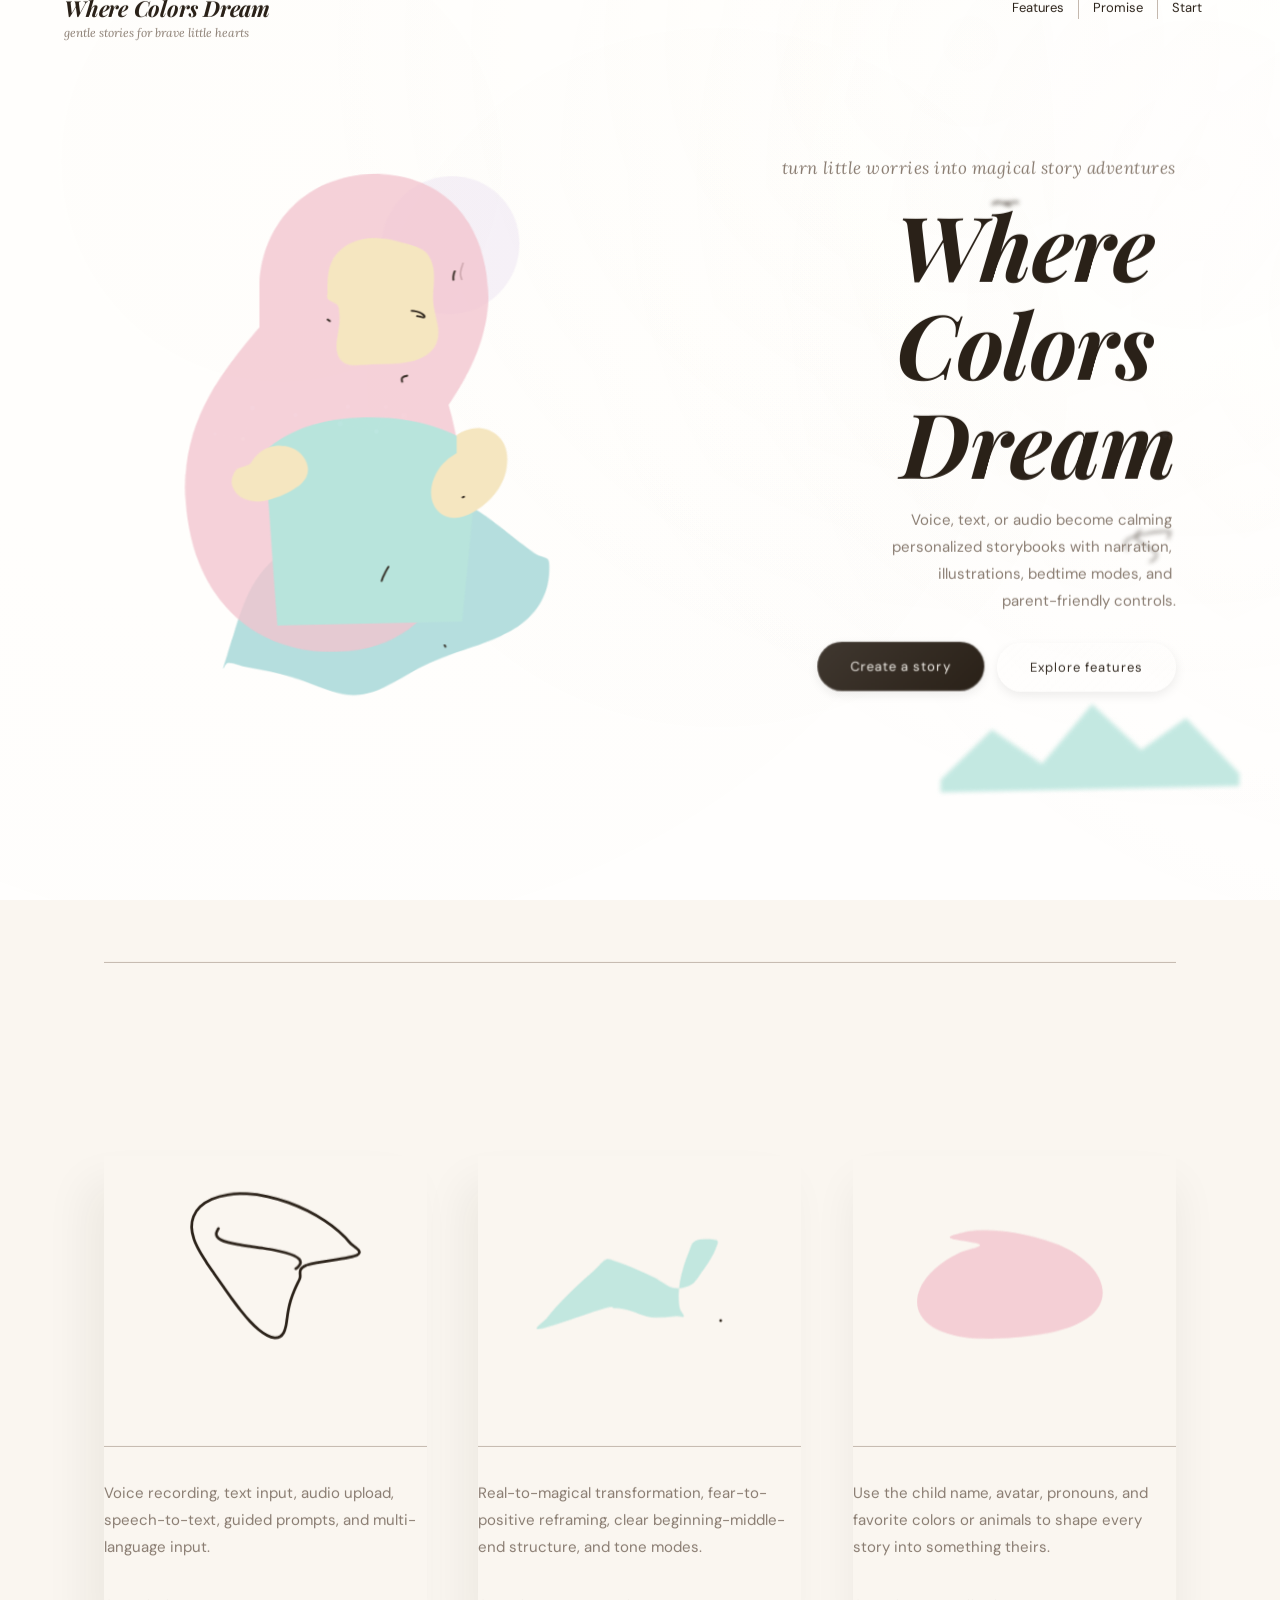
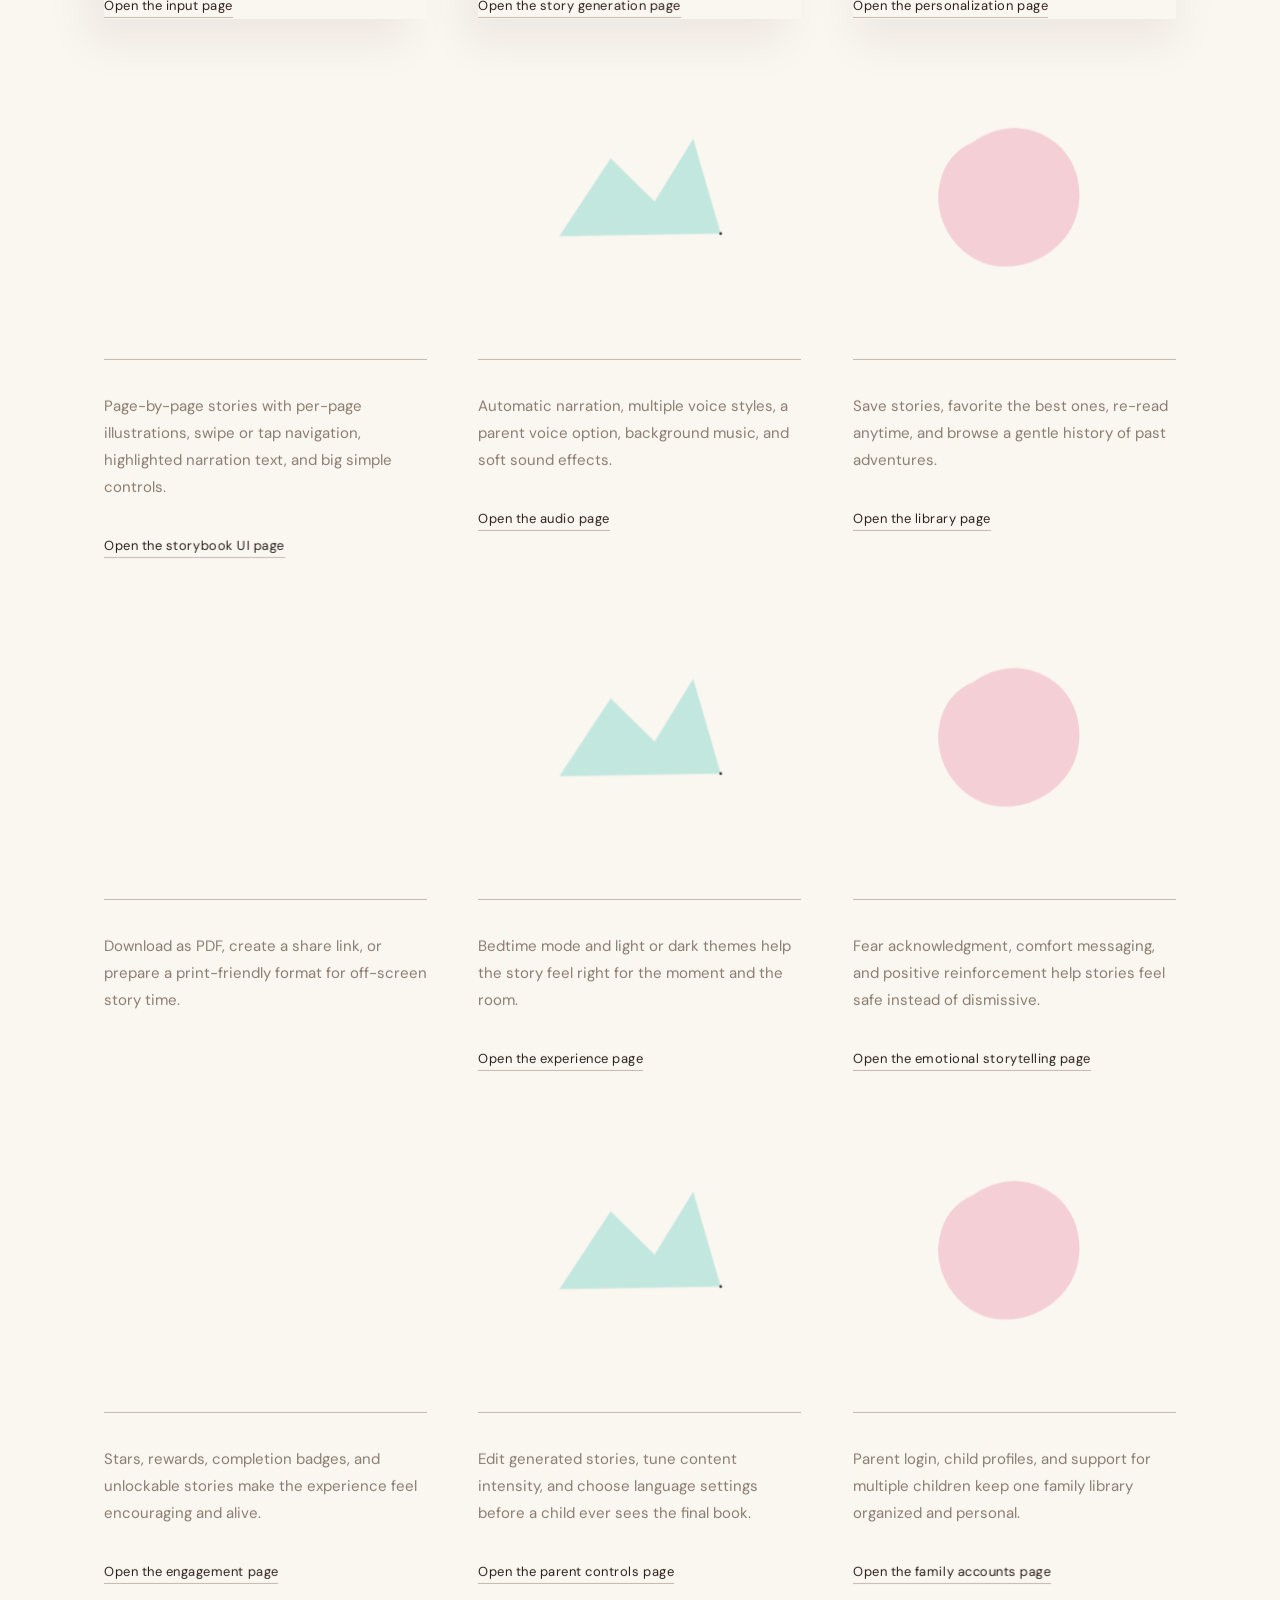
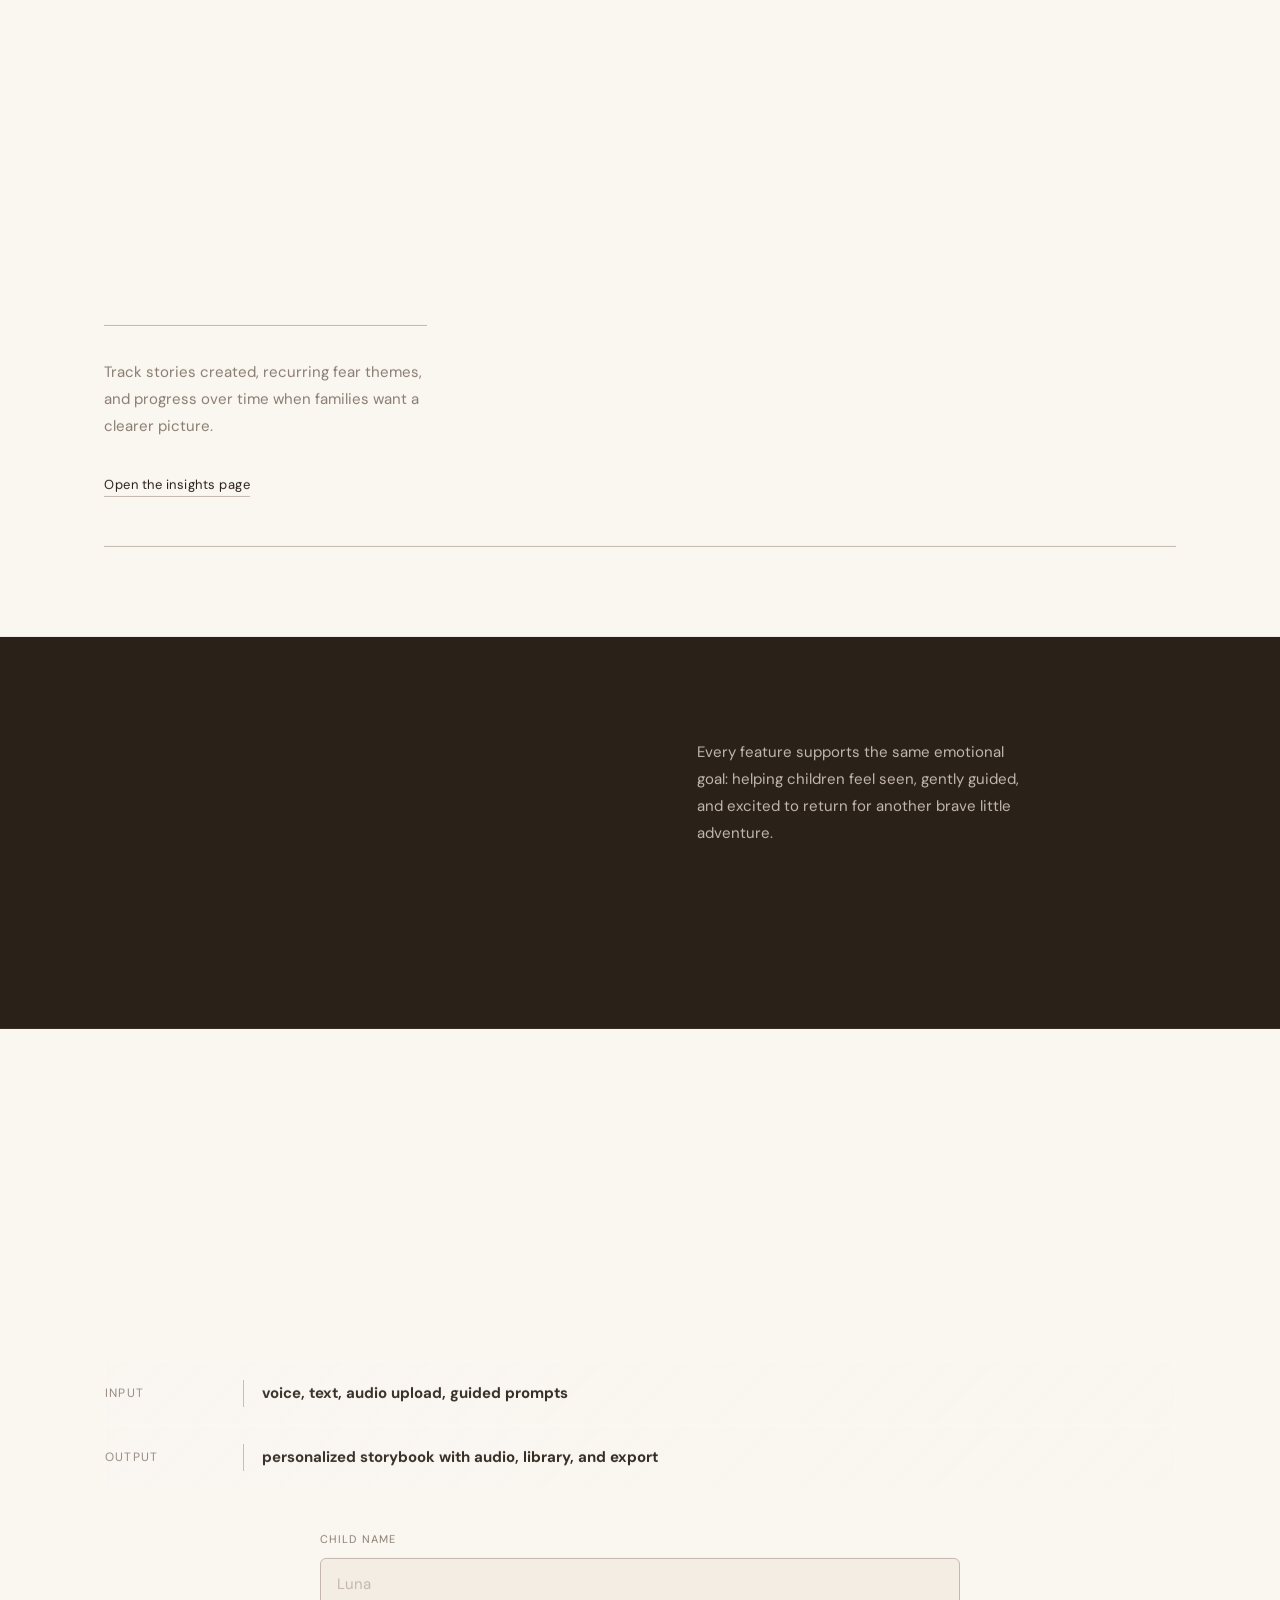
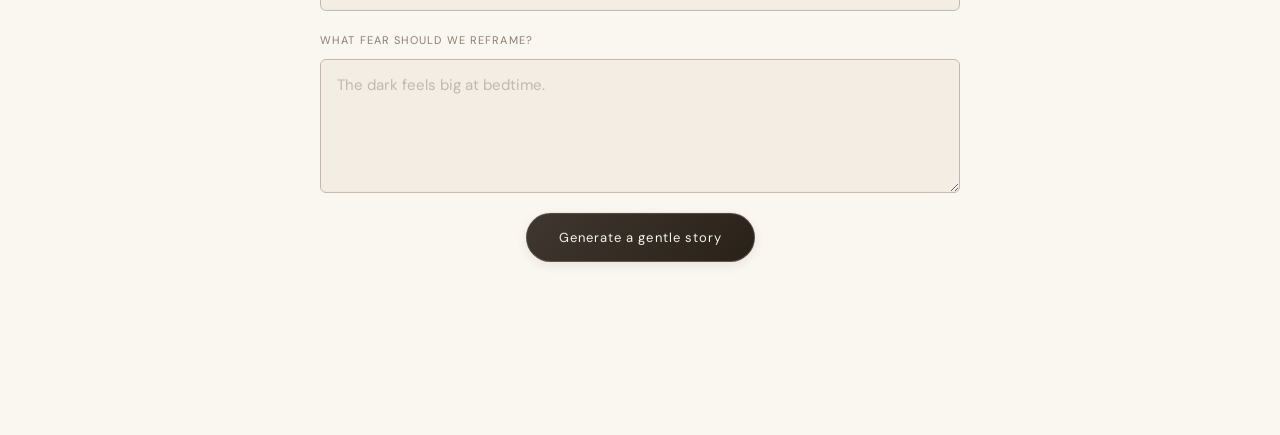
==== frontend/index.html @ c1098294 "clean init" ====
<!DOCTYPE html>
<html lang="en">
<head>
  <meta charset="UTF-8">
  <meta name="viewport" content="width=device-width, initial-scale=1.0">
  <title>Where Colors Dream</title>
  <link rel="preconnect" href="https://fonts.googleapis.com">
  <link rel="preconnect" href="https://fonts.gstatic.com" crossorigin>
  <link href="https://fonts.googleapis.com/css2?family=Playfair+Display:ital,wght@0,600;0,700;1,400;1,600;1,700&family=Lora:ital,wght@1,400;1,600&family=DM+Sans:wght@400;500&display=swap" rel="stylesheet">
  <link rel="stylesheet" href="styles.css">
</head>
<body>
  <div class="site-shell">
    <header class="site-header">
      <a class="brand" href="#top">
        <span class="brand-mark">Where Colors Dream</span>
        <span class="brand-note">gentle stories for brave little hearts</span>
      </a>
      <nav class="site-nav" aria-label="Primary">
        <a href="#features">Features</a>
        <a href="#letter">Promise</a>
        <a href="#contact">Start</a>
      </nav>
    </header>

    <main id="top">
      <section class="hero">
        <div class="grain-overlay" aria-hidden="true"></div>
        <svg class="float-object orb orb-one" viewBox="0 0 120 120" aria-hidden="true">
          <circle cx="60" cy="60" r="50"></circle>
          <path d="M44 44c7-10 27-6 28 7 0 10-11 14-17 18-8 5-10 13-7 20"></path>
          <circle cx="54" cy="94" r="3"></circle>
        </svg>
        <svg class="float-object orb orb-two" viewBox="0 0 140 140" aria-hidden="true">
          <circle cx="70" cy="70" r="58"></circle>
          <path d="M38 70c18-26 47-31 67-8"></path>
          <path d="M43 84c18 17 43 19 57 2"></path>
          <path d="M55 45c13 12 14 42-3 53"></path>
        </svg>
        <svg class="float-object mountains" viewBox="0 0 280 120" aria-hidden="true">
          <path d="M0 108 48 62 95 95 142 40 188 84 230 55 280 108V120H0Z"></path>
        </svg>

        <div class="hero-inner page-width">
          <div class="hero-art">
            <svg class="hero-illustration" viewBox="0 0 520 700" role="img" aria-label="A dreamy illustrated figure holding a bubble wand beside floating patterned bubbles">
              <g class="silhouette-back">
                <path d="M103 609c26-96 85-143 137-168 44-22 90-27 138-18 45 9 85 31 114 71-20 66-69 113-134 138-85 33-193 24-255-23z"></path>
              </g>
              <g class="bubble bubble-large">
                <circle cx="370" cy="146" r="77"></circle>
                <path d="M324 133c20-28 59-33 81-11 20 20 16 48-7 64-18 13-35 16-41 36"></path>
                <path d="M341 102c23 10 40 39 24 79"></path>
                <path d="M392 102c-14 21-17 52 5 80"></path>
              </g>
              <g class="figure">
                <path class="hair-fill" d="M157 183c4-67 53-118 126-118 83 0 129 61 129 140 0 44-20 84-44 119 12 44 22 101 15 146-11 67-55 127-140 127-94 0-154-64-166-152-14-97 30-154 80-212z"></path>
                <path class="skin-fill" d="M224 203c0-44 29-74 73-74 41 0 71 29 71 70 0 52-35 91-79 91-39 0-65-32-65-87z"></path>
                <path class="dress-fill" d="M163 371c28-24 64-35 112-35 54 0 97 15 127 39l-19 191H177z"></path>
                <path class="skin-fill" d="M141 382c18-19 33-25 50-21 14 3 21 16 20 29-2 21-28 40-49 42-14 1-26-8-29-22-2-9 0-20 8-28z"></path>
                <path class="skin-fill" d="M377 358c13-9 30-11 44 0 10 8 14 21 12 35-2 21-17 40-37 51-14 8-30 9-40-2-11-12-9-31 0-45 5-8 12-14 21-19z"></path>
                <path class="line" d="M183 255c0-102 48-167 121-167 74 0 124 61 124 142 0 55-23 97-56 136"></path>
                <path class="line" d="M177 373c23-25 56-37 101-37 56 0 100 13 128 39"></path>
                <path class="line" d="M223 211c0-48 29-82 75-82 45 0 71 32 71 71 0 55-37 93-82 93-38 0-64-31-64-82z"></path>
                <path class="line" d="M201 407c20 36 38 73 49 111"></path>
                <path class="line" d="M335 406c-16 39-24 77-26 113"></path>
                <path class="line" d="M148 385c13-12 26-16 39-12 11 3 17 12 16 22-1 18-22 32-41 35"></path>
                <path class="line" d="M379 360c15-9 29-9 39 0 9 7 12 17 10 28-3 18-15 33-31 43"></path>
                <path class="line" d="M268 338c-15 20-42 56-55 92-21 59-29 118-28 165"></path>
                <path class="line" d="M294 337c23 23 54 73 68 120 12 40 16 88 11 138"></path>
                <path class="line" d="M255 217c9-8 21-11 33-9"></path>
                <path class="line" d="M320 213c8 1 16 5 22 12"></path>
                <path class="line" d="M268 248c4 9 5 18 5 28"></path>
                <path class="line" d="M253 287c13 8 28 11 43 10 13-1 25-4 35-10"></path>
                <path class="line" d="M206 465c47 17 104 19 160 3"></path>
                <path class="line hair-strand" d="M178 177c17 22 42 38 70 47"></path>
                <path class="line hair-strand" d="M196 132c24 23 55 37 95 44"></path>
                <path class="line hair-strand" d="M338 127c23 15 40 34 50 56"></path>
                <path class="line bubble-wand" d="M407 351c24-22 48-41 72-56"></path>
                <circle class="line" cx="492" cy="286" r="23"></circle>
                <path class="line" d="M481 279c6-10 20-10 26 0 5 9 0 20-11 24"></path>
              </g>
            </svg>
          </div>

          <div class="hero-copy">
            <p class="eyebrow">turn little worries into magical story adventures</p>
            <h1>Where Colors Dream</h1>
            <p class="hero-tagline">Voice, text, or audio become calming personalized storybooks with narration, illustrations, bedtime modes, and parent-friendly controls.</p>
            <div class="hero-actions">
              <a class="button button-primary" href="#contact">Create a story</a>
              <a class="button button-secondary" href="#features">Explore features</a>
            </div>
          </div>
        </div>
      </section>

      <section class="features page-width" id="features">
        <div class="section-rule" aria-hidden="true"></div>
        <div class="section-heading">
          <p class="eyebrow">everything families need, wrapped in the same dreamy flow</p>
          <h2>Feature chapters</h2>
        </div>
        <div class="feature-grid">
          <article class="feature">
            <svg viewBox="0 0 120 120" role="img" aria-label="A patterned bubble illustration">
              <circle cx="60" cy="60" r="42"></circle>
              <path d="M40 57c10-18 31-24 48-11 17 13 16 35-3 48"></path>
              <path d="M53 35c14 15 17 33 7 54"></path>
              <path d="M74 39c3 19-1 38-14 53"></path>
            </svg>
            <h3>Voice & Input</h3>
            <p>Voice recording, text input, audio upload, speech-to-text, guided prompts, and multi-language input.</p>
            <a class="feature-link" href="input.html">Open the input page</a>
          </article>
          <article class="feature">
            <svg viewBox="0 0 120 120" role="img" aria-label="A watercolor mountain shape">
              <path class="shape-fill" d="M16 90 44 48 68 72 89 38 104 90Z"></path>
              <path d="M16 90 44 48 68 72 89 38 104 90"></path>
            </svg>
            <h3>Story Generation</h3>
            <p>Real-to-magical transformation, fear-to-positive reframing, clear beginning-middle-end structure, and tone modes.</p>
            <a class="feature-link" href="generation.html">Open the story generation page</a>
          </article>
          <article class="feature">
            <svg viewBox="0 0 120 120" role="img" aria-label="A ribbon and star illustration">
              <path class="shape-fill alt-fill" d="M37 39c13-9 30-11 45 1 14 11 17 33 8 48-10 16-30 23-47 17-18-7-28-27-24-44 2-10 8-18 18-22z"></path>
              <path d="M46 52 60 38l14 14 18 4-10 15 4 18-17-8-17 8 4-18-10-15z"></path>
            </svg>
            <h3>Personalization</h3>
            <p>Use the child name, avatar, pronouns, and favorite colors or animals to shape every story into something theirs.</p>
            <a class="feature-link" href="personalization.html">Open the personalization page</a>
          </article>
          <article class="feature">
            <svg viewBox="0 0 120 120" role="img" aria-label="A patterned bubble illustration">
              <circle cx="60" cy="60" r="42"></circle>
              <path d="M40 57c10-18 31-24 48-11 17 13 16 35-3 48"></path>
              <path d="M53 35c14 15 17 33 7 54"></path>
              <path d="M74 39c3 19-1 38-14 53"></path>
            </svg>
            <h3>Storybook UI</h3>
            <p>Page-by-page stories with per-page illustrations, swipe or tap navigation, highlighted narration text, and big simple controls.</p>
            <a class="feature-link" href="storybook.html">Open the storybook UI page</a>
          </article>
          <article class="feature">
            <svg viewBox="0 0 120 120" role="img" aria-label="A watercolor mountain shape">
              <path class="shape-fill" d="M16 90 44 48 68 72 89 38 104 90Z"></path>
              <path d="M16 90 44 48 68 72 89 38 104 90"></path>
            </svg>
            <h3>Audio</h3>
            <p>Automatic narration, multiple voice styles, a parent voice option, background music, and soft sound effects.</p>
            <a class="feature-link" href="audio.html">Open the audio page</a>
          </article>
          <article class="feature">
            <svg viewBox="0 0 120 120" role="img" aria-label="A ribbon and star illustration">
              <path class="shape-fill alt-fill" d="M37 39c13-9 30-11 45 1 14 11 17 33 8 48-10 16-30 23-47 17-18-7-28-27-24-44 2-10 8-18 18-22z"></path>
              <path d="M46 52 60 38l14 14 18 4-10 15 4 18-17-8-17 8 4-18-10-15z"></path>
            </svg>
            <h3>Library</h3>
            <p>Save stories, favorite the best ones, re-read anytime, and browse a gentle history of past adventures.</p>
            <a class="feature-link" href="library.html">Open the library page</a>
          </article>
          <article class="feature">
            <svg viewBox="0 0 120 120" role="img" aria-label="A patterned bubble illustration">
              <circle cx="60" cy="60" r="42"></circle>
              <path d="M40 57c10-18 31-24 48-11 17 13 16 35-3 48"></path>
              <path d="M53 35c14 15 17 33 7 54"></path>
              <path d="M74 39c3 19-1 38-14 53"></path>
            </svg>
            <h3>Export & Share</h3>
            <p>Download as PDF, create a share link, or prepare a print-friendly format for off-screen story time.</p>
          </article>
          <article class="feature">
            <svg viewBox="0 0 120 120" role="img" aria-label="A watercolor mountain shape">
              <path class="shape-fill" d="M16 90 44 48 68 72 89 38 104 90Z"></path>
              <path d="M16 90 44 48 68 72 89 38 104 90"></path>
            </svg>
            <h3>Experience Modes</h3>
            <p>Bedtime mode and light or dark themes help the story feel right for the moment and the room.</p>
            <a class="feature-link" href="experience.html">Open the experience page</a>
          </article>
          <article class="feature">
            <svg viewBox="0 0 120 120" role="img" aria-label="A ribbon and star illustration">
              <path class="shape-fill alt-fill" d="M37 39c13-9 30-11 45 1 14 11 17 33 8 48-10 16-30 23-47 17-18-7-28-27-24-44 2-10 8-18 18-22z"></path>
              <path d="M46 52 60 38l14 14 18 4-10 15 4 18-17-8-17 8 4-18-10-15z"></path>
            </svg>
            <h3>Emotional Layer</h3>
            <p>Fear acknowledgment, comfort messaging, and positive reinforcement help stories feel safe instead of dismissive.</p>
            <a class="feature-link" href="generation.html">Open the emotional storytelling page</a>
          </article>
          <article class="feature">
            <svg viewBox="0 0 120 120" role="img" aria-label="A patterned bubble illustration">
              <circle cx="60" cy="60" r="42"></circle>
              <path d="M40 57c10-18 31-24 48-11 17 13 16 35-3 48"></path>
              <path d="M53 35c14 15 17 33 7 54"></path>
              <path d="M74 39c3 19-1 38-14 53"></path>
            </svg>
            <h3>Engagement</h3>
            <p>Stars, rewards, completion badges, and unlockable stories make the experience feel encouraging and alive.</p>
            <a class="feature-link" href="storybook.html">Open the engagement page</a>
          </article>
          <article class="feature">
            <svg viewBox="0 0 120 120" role="img" aria-label="A watercolor mountain shape">
              <path class="shape-fill" d="M16 90 44 48 68 72 89 38 104 90Z"></path>
              <path d="M16 90 44 48 68 72 89 38 104 90"></path>
            </svg>
            <h3>Parent Controls</h3>
            <p>Edit generated stories, tune content intensity, and choose language settings before a child ever sees the final book.</p>
            <a class="feature-link" href="parent-controls.html">Open the parent controls page</a>
          </article>
          <article class="feature">
            <svg viewBox="0 0 120 120" role="img" aria-label="A ribbon and star illustration">
              <path class="shape-fill alt-fill" d="M37 39c13-9 30-11 45 1 14 11 17 33 8 48-10 16-30 23-47 17-18-7-28-27-24-44 2-10 8-18 18-22z"></path>
              <path d="M46 52 60 38l14 14 18 4-10 15 4 18-17-8-17 8 4-18-10-15z"></path>
            </svg>
            <h3>Accounts & Profiles</h3>
            <p>Parent login, child profiles, and support for multiple children keep one family library organized and personal.</p>
            <a class="feature-link" href="parent-controls.html">Open the family accounts page</a>
          </article>
          <article class="feature">
            <svg viewBox="0 0 120 120" role="img" aria-label="A patterned bubble illustration">
              <circle cx="60" cy="60" r="42"></circle>
              <path d="M40 57c10-18 31-24 48-11 17 13 16 35-3 48"></path>
              <path d="M53 35c14 15 17 33 7 54"></path>
              <path d="M74 39c3 19-1 38-14 53"></path>
            </svg>
            <h3>Insights</h3>
            <p>Track stories created, recurring fear themes, and progress over time when families want a clearer picture.</p>
            <a class="feature-link" href="parent-controls.html">Open the insights page</a>
          </article>
        </div>
        <div class="section-rule" aria-hidden="true"></div>
      </section>

      <section class="quote-band" id="letter">
        <div class="page-width quote-layout">
          <div>
            <p class="eyebrow eyebrow-invert">the product promise</p>
            <h2>Meet fear with imagination, comfort, and a story a child can step inside.</h2>
          </div>
          <div class="quote-copy">
            <p>Every feature supports the same emotional goal: helping children feel seen, gently guided, and excited to return for another brave little adventure.</p>
          </div>
        </div>
      </section>

      <section class="contact page-width" id="contact">
        <div class="section-heading section-heading-centered">
          <p class="eyebrow">start the first story</p>
          <h2>From input to storybook in one soft flow</h2>
          <p class="hero-tagline contact-tagline">Parents can bring a fear, a voice note, or a simple prompt, then shape the final story with narration, controls, and sharing options.</p>
        </div>

        <div class="contact-rows">
          <a class="contact-row" href="#features">
            <span>input</span>
            <span aria-hidden="true"></span>
            <strong>voice, text, audio upload, guided prompts</strong>
          </a>
          <a class="contact-row" href="#letter">
            <span>output</span>
            <span aria-hidden="true"></span>
            <strong>personalized storybook with audio, library, and export</strong>
          </a>
        </div>

        <form class="contact-form">
          <label>
            <span>Child name</span>
            <input type="text" placeholder="Luna">
          </label>
          <label>
            <span>What fear should we reframe?</span>
            <textarea rows="4" placeholder="The dark feels big at bedtime."></textarea>
          </label>
          <button class="button button-primary" type="submit">Generate a gentle story</button>
        </form>
      </section>
    </main>
  </div>
  <script src="app.js" defer></script>
</body>
</html>
---- frontend/styles.css ----
:root {
  --bg: #faf6f0;
  --bg-secondary: #f3ede4;
  --fg: #2a2118;
  --fg-muted: #8a7d72;
  --fg-faint: #c4b8ae;
  --petal-pink: #f2c4ce;
  --powder-mint: #b8e4dc;
  --teal-wash: #7bcfca;
  --chalk-lavender: #d9c8e8;
  --warm-cream: #f5e6c0;
  --dusk-aqua: #a8d8d8;
  --shadow-glow: 0 0 0 4px rgba(242, 196, 206, 0.33);
  --page-width: 1200px;
  --section-pad: clamp(56px, 7vw, 104px);
  --gutter: clamp(24px, 5vw, 72px);
  --transition: all 0.4s cubic-bezier(0.25, 0.46, 0.45, 0.94);
}

*,
*::before,
*::after {
  box-sizing: border-box;
}

html {
  scroll-behavior: smooth;
}

body {
  margin: 0;
  background: var(--bg);
  color: var(--fg);
  font-family: "DM Sans", "Gill Sans", sans-serif;
  font-size: 15px;
  line-height: 1.8;
  position: relative;
}

body.has-webgl-ink .grain-overlay {
  display: none;
}

img,
svg {
  display: block;
  max-width: 100%;
}

svg * {
  pointer-events: none;
}

svg.svg-interactive,
svg.svg-interactive *,
.svg-interactive svg,
.svg-interactive svg * {
  pointer-events: auto;
}

a {
  color: inherit;
  text-decoration: none;
}

button,
input,
textarea {
  font: inherit;
}

:focus-visible {
  outline: 2px solid var(--teal-wash);
  outline-offset: 3px;
}

.page-width {
  width: min(100%, var(--page-width));
  margin: 0 auto;
  padding-inline: var(--gutter);
}

.site-shell {
  position: relative;
  overflow: clip;
  z-index: 1;
}

.constellation-field {
  position: fixed;
  inset: 0;
  z-index: 1;
  width: 100%;
  height: 100%;
  pointer-events: none;
  mix-blend-mode: soft-light;
  will-change: transform;
}

.constellation-field line,
.constellation-field circle {
  pointer-events: none;
  vector-effect: non-scaling-stroke;
}

.depth-scene {
  position: relative;
  perspective: 1200px;
  perspective-origin: 50% var(--pov-y, 50%);
  transform-style: preserve-3d;
  isolation: isolate;
}

.depth-scene > .site-shell {
  transform-style: preserve-3d;
}

.depth-atmosphere {
  position: fixed;
  inset: 0;
  z-index: 0;
  pointer-events: none;
  transform-style: preserve-3d;
}

.fog-canvas,
.godray-canvas,
.depth-motes {
  position: absolute;
  inset: 0;
  width: 100%;
  height: 100%;
  pointer-events: none;
}

.fog-canvas {
  z-index: 0;
  opacity: 0.82;
  mix-blend-mode: multiply;
}

.godray-canvas {
  z-index: 1;
  opacity: 0.7;
  mix-blend-mode: screen;
}

.depth-motes {
  z-index: 2;
  overflow: hidden;
  transform-style: preserve-3d;
}

.depth-mote {
  position: absolute;
  border-radius: 999px;
  pointer-events: none;
  will-change: transform, opacity, filter;
}

.depth-node {
  transform-style: preserve-3d;
  filter: blur(var(--depth-dynamic-blur, var(--depth-blur, 0px)));
  will-change: transform, filter;
}

.grain-overlay {
  position: absolute;
  inset: 0;
  pointer-events: none;
  opacity: 0.06;
  mix-blend-mode: multiply;
  background-image:
    radial-gradient(circle at 20% 20%, rgba(42, 33, 24, 0.08) 0 1px, transparent 1px),
    radial-gradient(circle at 70% 40%, rgba(42, 33, 24, 0.07) 0 1px, transparent 1px),
    radial-gradient(circle at 30% 80%, rgba(42, 33, 24, 0.05) 0 1px, transparent 1px);
  background-size: 14px 14px, 18px 18px, 16px 16px;
}

.site-header {
  position: absolute;
  inset: 0 0 auto 0;
  z-index: 3;
  display: flex;
  align-items: flex-start;
  justify-content: space-between;
  gap: 24px;
  padding: 24px var(--gutter);
}

.brand {
  display: inline-flex;
  flex-direction: column;
  gap: 2px;
}

.brand-mark,
h1,
h2,
h3 {
  font-family: "Playfair Display", "Palatino Linotype", serif;
  font-style: italic;
  letter-spacing: -0.01em;
  color: var(--fg);
}

.brand-mark {
  font-size: 22px;
  font-weight: 700;
  line-height: 1.1;
}

.brand-note,
.eyebrow {
  font-family: "Lora", Georgia, serif;
  font-style: italic;
  color: var(--fg-muted);
}

.brand-note {
  font-size: 12px;
}

.site-nav {
  display: flex;
  align-items: center;
  gap: 0;
  font-size: 13px;
}

.site-nav a {
  padding: 0 14px;
  transition: var(--transition);
}

.site-nav a + a {
  border-left: 1px solid var(--fg-faint);
}

.site-nav a:hover {
  color: var(--teal-wash);
}

.hero {
  position: relative;
  min-height: 100vh;
  padding-block: 120px 72px;
}

.hero-inner {
  position: relative;
  z-index: 1;
  display: grid;
  grid-template-columns: minmax(320px, 0.95fr) minmax(280px, 1fr);
  align-items: center;
  gap: clamp(24px, 5vw, 72px);
}

.hero-art {
  position: relative;
}

.hero-illustration {
  width: min(100%, 560px);
  margin-inline: auto;
}

.hero-copy {
  max-width: 500px;
  justify-self: end;
  text-align: right;
}

.eyebrow {
  margin: 0 0 12px;
  font-size: clamp(13px, 1.5vw, 17px);
  letter-spacing: 0.03em;
}

h1 {
  margin: 0;
  font-size: clamp(52px, 7vw, 96px);
  font-weight: 700;
  line-height: 1.1;
}

h2 {
  margin: 0;
  font-size: clamp(28px, 3.5vw, 42px);
  font-weight: 600;
  line-height: 1.15;
}

h3 {
  margin: 0;
  font-size: clamp(24px, 2.8vw, 32px);
  font-weight: 600;
  line-height: 1.2;
}

.hero-tagline,
.quote-copy p,
.feature p,
.contact-tagline {
  color: var(--fg-muted);
  max-width: 34ch;
}

.hero-copy .hero-tagline {
  margin: 16px 0 0 auto;
}

.hero-actions {
  display: flex;
  justify-content: flex-end;
  flex-wrap: wrap;
  gap: 14px;
  margin-top: 28px;
}

.button {
  display: inline-flex;
  align-items: center;
  justify-content: center;
  min-height: 48px;
  padding: 12px 32px;
  border: 1px solid var(--fg);
  border-radius: 100px;
  font-size: 13px;
  letter-spacing: 0.08em;
  transition: var(--transition);
}

.button-primary {
  background: var(--fg);
  color: var(--bg);
}

.button-primary:hover {
  background: #4a3828;
  box-shadow: var(--shadow-glow);
}

.button-secondary {
  background: transparent;
}

.button-secondary:hover {
  background: var(--fg);
  color: var(--bg);
}

.features,
.contact {
  position: relative;
  padding-block: var(--section-pad);
}

.section-heading {
  margin-bottom: clamp(32px, 5vw, 56px);
}

.section-heading-centered {
  text-align: center;
}

.section-heading-centered .hero-tagline {
  margin-inline: auto;
}

.section-rule {
  height: 1px;
  background: var(--fg-faint);
}

.section-rule:first-child {
  margin-bottom: clamp(32px, 4vw, 48px);
}

.section-rule:last-child {
  margin-top: clamp(32px, 4vw, 48px);
}

.feature-grid {
  display: grid;
  grid-template-columns: repeat(3, minmax(0, 1fr));
  gap: clamp(28px, 4vw, 56px);
}

.feature {
  display: grid;
  gap: 18px;
  align-content: start;
  transform-style: preserve-3d;
}

.feature svg {
  width: min(100%, 220px);
  margin-inline: auto;
}

.feature h3 {
  position: relative;
  display: inline-block;
  padding-bottom: 14px;
}

.feature h3::after {
  content: "";
  position: absolute;
  left: 0;
  bottom: 0;
  width: 100%;
  height: 1px;
  background: var(--fg-faint);
  transform-origin: left center;
  transition: var(--transition);
}

.feature:hover h3::after {
  background: var(--teal-wash);
}

.feature-link {
  display: inline-flex;
  align-items: center;
  width: fit-content;
  font-size: 13px;
  letter-spacing: 0.04em;
  color: var(--fg);
  border-bottom: 1px solid var(--fg-faint);
  transition: var(--transition);
}

.feature-link:hover {
  color: var(--teal-wash);
  border-color: var(--teal-wash);
}

.quote-band {
  background: var(--fg);
  color: var(--bg);
  padding-block: clamp(56px, 8vw, 120px);
}

.quote-band h2,
.quote-band .eyebrow {
  color: var(--bg);
}

.eyebrow-invert {
  color: var(--fg-faint);
}

.quote-layout {
  display: grid;
  grid-template-columns: 1.05fr 0.95fr;
  gap: clamp(28px, 5vw, 72px);
  align-items: start;
}

.quote-copy p {
  margin: 0;
  color: var(--fg-faint);
}

.contact-rows {
  display: grid;
  margin-top: 36px;
}

.contact-row {
  display: grid;
  grid-template-columns: 120px 1px minmax(0, 1fr);
  align-items: center;
  gap: 18px;
  padding: 18px 0;
  border-top: 1px solid var(--fg-faint);
  border-bottom: 1px solid var(--fg-faint);
  transition: var(--transition);
}

.contact-row + .contact-row {
  margin-top: -1px;
}

.contact-row span:first-child {
  font-size: 12px;
  letter-spacing: 0.1em;
  color: var(--fg-muted);
  text-transform: uppercase;
}

.contact-row span[aria-hidden="true"] {
  width: 1px;
  height: 100%;
  background: var(--fg-faint);
}

.contact-row:hover {
  background: var(--bg-secondary);
}

.feature,
.detail-card,
.flow-step,
.contact-row,
.page-link-row {
  transition:
    box-shadow 220ms ease,
    background-color 220ms ease,
    transform 220ms ease;
}

.contact-form {
  width: min(100%, 640px);
  margin: 40px auto 0;
  display: grid;
  gap: 20px;
}

.contact-form label {
  display: grid;
  gap: 8px;
}

.contact-form span {
  font-size: 11px;
  letter-spacing: 0.1em;
  color: var(--fg-muted);
  text-transform: uppercase;
}

.contact-form input,
.contact-form textarea {
  width: 100%;
  padding: 12px 16px;
  border: 1px solid var(--fg-faint);
  border-radius: 6px;
  background: var(--bg-secondary);
  color: var(--fg);
  transition: var(--transition);
}

.contact-form input::placeholder,
.contact-form textarea::placeholder {
  color: var(--fg-faint);
}

.contact-form input:focus,
.contact-form textarea:focus {
  background: var(--bg);
  border-color: var(--fg);
}

.contact-form .button {
  justify-self: center;
}

.subpage-hero {
  position: relative;
  padding-block: 140px 56px;
}

.subpage-inner {
  display: grid;
  grid-template-columns: minmax(0, 1.05fr) minmax(260px, 0.75fr);
  gap: clamp(28px, 5vw, 72px);
  align-items: center;
}

.subpage-copy {
  max-width: 640px;
}

.subpage-copy .hero-tagline {
  margin: 18px 0 0;
}

.mini-illustration {
  position: relative;
  min-height: 320px;
}

.mini-illustration svg {
  width: min(100%, 360px);
  margin-left: auto;
}

.detail-section {
  padding-block: var(--section-pad);
}

.detail-grid {
  display: grid;
  grid-template-columns: repeat(2, minmax(0, 1fr));
  gap: clamp(24px, 4vw, 42px);
}

.detail-card {
  display: grid;
  gap: 14px;
  align-content: start;
  transform-style: preserve-3d;
}

.detail-card p,
.detail-card li,
.flow-step p {
  color: var(--fg-muted);
}

.detail-card ul,
.flow-step ul {
  margin: 0;
  padding-left: 18px;
}

.detail-card li + li,
.flow-step li + li {
  margin-top: 6px;
}

.story-flow {
  display: grid;
  grid-template-columns: repeat(3, minmax(0, 1fr));
  gap: clamp(20px, 4vw, 36px);
  margin-top: clamp(32px, 4vw, 48px);
}

.story-generator-panel,
.storybook-summary {
  margin-bottom: clamp(32px, 4vw, 48px);
  padding: clamp(24px, 4vw, 40px);
  border: 1px solid rgba(42, 33, 24, 0.14);
  border-radius: 28px;
  background:
    linear-gradient(135deg, rgba(255, 255, 255, 0.7), rgba(243, 237, 228, 0.84)),
    radial-gradient(circle at top left, rgba(184, 228, 220, 0.18), transparent 38%);
  box-shadow: 0 20px 45px rgba(42, 33, 24, 0.08);
}

.story-generator-panel {
  display: grid;
  grid-template-columns: minmax(240px, 0.9fr) minmax(0, 1.1fr);
  gap: clamp(24px, 4vw, 40px);
  align-items: start;
}

.story-generator-copy {
  display: grid;
  gap: 14px;
}

.story-generator-copy p,
.generator-note,
.storybook-summary-copy,
.story-generator-status {
  color: var(--fg-muted);
}

.generator-note code {
  font-size: 0.92em;
}

.story-generator-form {
  display: grid;
  grid-template-columns: repeat(2, minmax(0, 1fr));
  gap: 18px;
}

.story-generator-form label {
  display: grid;
  gap: 8px;
}

.story-generator-form span,
.storybook-meta dt {
  font-size: 11px;
  letter-spacing: 0.1em;
  color: var(--fg-muted);
  text-transform: uppercase;
}

.story-generator-form input,
.story-generator-form textarea,
.story-generator-form select {
  width: 100%;
  padding: 14px 16px;
  border: 1px solid rgba(42, 33, 24, 0.14);
  border-radius: 16px;
  background: rgba(250, 246, 240, 0.92);
  color: var(--fg);
}

.story-generator-form textarea {
  resize: vertical;
}

.story-generator-form input:focus,
.story-generator-form textarea:focus,
.story-generator-form select:focus {
  border-color: var(--fg);
  box-shadow: var(--shadow-glow);
}

.story-generator-field-full {
  grid-column: 1 / -1;
}

.story-generator-actions {
  display: flex;
  flex-wrap: wrap;
  gap: 14px;
}

.story-generator-form[data-busy="true"] .button-primary {
  opacity: 0.8;
}

.story-generator-status {
  margin: 0;
  min-height: 1.8em;
}

.story-generator-status[data-state="loading"] {
  color: #4a6f72;
}

.story-generator-status[data-state="success"] {
  color: #3d6b4e;
}

.story-generator-status[data-state="error"] {
  color: #8b1a1a;
}

.storybook-summary {
  display: grid;
  grid-template-columns: minmax(0, 1fr) auto;
  gap: 24px;
  align-items: start;
}

.storybook-meta {
  display: grid;
  grid-template-columns: repeat(3, minmax(100px, 1fr));
  gap: 18px;
  margin: 0;
}

.storybook-meta div {
  display: grid;
  gap: 6px;
}

.storybook-meta dd {
  margin: 0;
  font-family: "Playfair Display", "Palatino Linotype", serif;
  font-size: clamp(20px, 2vw, 28px);
  font-style: italic;
}

.flow-step {
  display: grid;
  gap: 12px;
  transform-style: preserve-3d;
}

.step-index {
  display: inline-flex;
  width: 42px;
  height: 42px;
  align-items: center;
  justify-content: center;
  border: 1px solid var(--fg-faint);
  border-radius: 999px;
  font-size: 12px;
  letter-spacing: 0.08em;
  color: var(--fg-muted);
}

.page-links {
  display: grid;
  gap: 0;
  margin-top: 40px;
}

.page-link-row {
  display: grid;
  grid-template-columns: 120px 1px minmax(0, 1fr);
  gap: 18px;
  align-items: center;
  padding: 18px 0;
  border-top: 1px solid var(--fg-faint);
  border-bottom: 1px solid var(--fg-faint);
  transition: var(--transition);
}

.page-link-row + .page-link-row {
  margin-top: -1px;
}

.page-link-row span:first-child {
  font-size: 12px;
  letter-spacing: 0.1em;
  color: var(--fg-muted);
  text-transform: uppercase;
}

.page-link-row span[aria-hidden="true"] {
  width: 1px;
  height: 100%;
  background: var(--fg-faint);
}

.page-link-row:hover {
  background: var(--bg-secondary);
}

.float-object {
  position: absolute;
  pointer-events: none;
  opacity: 0.85;
}

.orb,
.hero-illustration .bubble,
.feature svg circle,
.feature svg path,
.feature svg .shape-fill {
  transition: var(--transition);
}

.orb circle,
.orb path,
.hero-illustration .line,
.hero-illustration .bubble circle,
.hero-illustration .bubble path,
.feature svg path,
.feature svg circle {
  fill: none;
  stroke: var(--fg);
  stroke-width: 1.5;
  stroke-linecap: round;
  stroke-linejoin: round;
}

.hero-illustration .line {
  stroke-width: 2;
}

.hero-illustration .hair-fill {
  fill: var(--petal-pink);
  opacity: 0.78;
}

.hero-illustration .skin-fill {
  fill: var(--warm-cream);
}

.hero-illustration .dress-fill {
  fill: var(--powder-mint);
}

.hero-illustration .silhouette-back path {
  fill: var(--dusk-aqua);
  opacity: 0.85;
}

.hero-illustration .bubble-large circle,
.hero-illustration .bubble-large [data-origin-circle="true"] {
  fill: rgba(217, 200, 232, 0.24);
}

.feature svg .shape-fill {
  fill: rgba(184, 228, 220, 0.85);
  stroke: none;
}

.feature svg .alt-fill {
  fill: rgba(242, 196, 206, 0.78);
}

.orb-one {
  top: 14%;
  right: 16%;
  width: 126px;
  transform: rotate(8deg);
  animation: float 4.8s ease-in-out infinite alternate;
}

.orb-two {
  top: 58%;
  right: 6%;
  width: 104px;
  transform: rotate(-7deg);
}

.mountains {
  right: 4%;
  bottom: 10%;
  width: 280px;
  fill: var(--powder-mint);
  opacity: 0.85;
}

.hero:hover .orb-one,
.hero:hover .orb-two {
  transform: rotate(8deg) scale(1.04);
}

body:not(.is-touch) {
  cursor: none;
}

body.story-transition-active .site-shell {
  opacity: 0;
  transition: opacity 200ms ease;
}

.cursor-shell {
  position: fixed;
  inset: 0 auto auto 0;
  pointer-events: none;
  z-index: 9999;
  opacity: 0;
  transition: opacity 160ms ease;
}

.cursor-shell.is-visible {
  opacity: 1;
}

.cursor-dot,
.cursor-ring {
  position: fixed;
  inset: 0 auto auto 0;
  pointer-events: none;
  border-radius: 999px;
  will-change: transform;
}

.cursor-dot {
  width: 6px;
  height: 6px;
  background: rgba(42, 33, 24, 0.92);
}

.cursor-ring {
  width: 24px;
  height: 24px;
  border: 1px solid rgba(42, 33, 24, 0.4);
  transition:
    width 180ms cubic-bezier(0.22, 1, 0.36, 1),
    height 180ms cubic-bezier(0.22, 1, 0.36, 1),
    border-color 180ms cubic-bezier(0.22, 1, 0.36, 1),
    opacity 180ms ease;
}

.cursor-shell.is-hovering .cursor-ring {
  width: 32px;
  height: 32px;
  border-color: rgba(123, 207, 202, 0.65);
}

.motion-interactive,
.magnetic-item,
.micro-button,
.parallax-scene,
.parallax-layer,
.ambient-breathe,
.flip-ghost {
  will-change: transform, opacity;
}

.magnetic-item,
.glass-light,
.micro-button {
  position: relative;
  overflow: hidden;
}

.magnetic-glow,
.glass-light::before,
.glass-light::after {
  position: absolute;
  inset: 0;
  pointer-events: none;
}

.magnetic-glow {
  opacity: 0;
  background: radial-gradient(
    120px circle at var(--glow-x, 50%) var(--glow-y, 50%),
    rgba(255, 255, 255, 0.2) 0%,
    rgba(255, 255, 255, 0.1) 32%,
    rgba(255, 255, 255, 0) 72%
  );
  transition: opacity 180ms cubic-bezier(0.22, 1, 0.36, 1);
}

.glass-light {
  backdrop-filter: blur(20px);
  -webkit-backdrop-filter: blur(20px);
  border: 1px solid rgba(255, 255, 255, 0.2);
}

.glass-light::before {
  content: "";
  background: linear-gradient(135deg, rgba(255, 255, 255, 0.1), rgba(255, 255, 255, 0));
}

.glass-light::after {
  content: "";
  opacity: 0;
  background: radial-gradient(
    120px circle at var(--light-x, 50%) var(--light-y, 50%),
    rgba(255, 255, 255, 0.15) 0%,
    rgba(255, 255, 255, 0) 72%
  );
  transition: opacity 180ms ease;
}

.glass-light:hover::after,
.glass-light:focus-visible::after {
  opacity: 1;
}

.micro-button {
  box-shadow: 0 4px 12px rgba(0, 0, 0, 0.08);
  transition:
    transform 160ms cubic-bezier(0.22, 1, 0.36, 1),
    box-shadow 160ms cubic-bezier(0.22, 1, 0.36, 1);
}

.micro-button:hover,
.micro-button:focus-visible {
  transform: translate3d(0, -2px, 0) scale(1.05);
  box-shadow: 0 8px 20px rgba(0, 0, 0, 0.12);
}

.micro-button:active {
  transform: translate3d(0, 0, 0) scale(0.96);
  transition-duration: 90ms;
}

.button-ripple {
  position: absolute;
  width: 20px;
  height: 20px;
  border-radius: 50%;
  background: rgba(255, 255, 255, 0.2);
  transform: translate(-50%, -50%) scale(0);
  animation: ripple 400ms ease-out forwards;
  pointer-events: none;
}

.parallax-scene {
  transform-style: preserve-3d;
}

.parallax-layer {
  transform: translate3d(0, 0, 0);
}

.parallax-far {
  filter: blur(4px);
}

.parallax-mid {
  filter: blur(2px);
}

.parallax-fore {
  filter: blur(0);
}

body.has-gradient-motion::before {
  content: "";
  position: fixed;
  inset: -20%;
  z-index: -1;
  pointer-events: none;
  opacity: 0.68;
  background:
    radial-gradient(circle at 20% 20%, rgba(242, 196, 206, 0.28), transparent 38%),
    radial-gradient(circle at 80% 28%, rgba(184, 228, 220, 0.28), transparent 36%),
    radial-gradient(circle at 50% 80%, rgba(217, 200, 232, 0.24), transparent 40%),
    linear-gradient(120deg, rgba(245, 230, 192, 0.2), rgba(168, 216, 216, 0.18), rgba(242, 196, 206, 0.2));
  mix-blend-mode: soft-light;
  background-size: 140% 140%;
  animation: gradient-drift 10s linear infinite;
  transform: translate3d(0, 0, 0);
}

body.has-webgl-ink::before {
  display: none;
}

.ink-stage {
  position: fixed;
  inset: 0;
  z-index: 0;
  pointer-events: none;
  background: var(--bg);
  overflow: hidden;
}

.ink-canvas {
  position: absolute;
  inset: 0;
  width: 100%;
  height: 100%;
  pointer-events: none;
  display: block;
}

.ambient-breathe {
  animation: ambient-breathe 3.6s ease-in-out infinite;
  animation-delay: var(--breath-delay, 0ms);
}

.ambient-breathe.ambient-paused,
.ambient-breathe:hover {
  animation-play-state: paused;
}

.reveal-word {
  display: inline-block;
  transform: translate3d(0, 120%, 0);
  opacity: 0;
  filter: blur(6px);
  transition:
    transform 600ms cubic-bezier(0.16, 1, 0.3, 1),
    opacity 600ms cubic-bezier(0.16, 1, 0.3, 1),
    filter 600ms cubic-bezier(0.16, 1, 0.3, 1);
  white-space: pre;
}

.is-revealed .reveal-word {
  transform: translate3d(0, 0, 0);
  opacity: 1;
  filter: blur(0);
}

.particle-canvas {
  position: fixed;
  inset: 0;
  z-index: 9998;
  pointer-events: none;
}

.flip-ghost {
  position: fixed;
  display: grid;
  place-items: center;
  padding: 12px 18px;
  border-radius: 999px;
  border: 1px solid rgba(42, 33, 24, 0.16);
  background: linear-gradient(135deg, rgba(255, 255, 255, 0.92), rgba(243, 237, 228, 0.88));
  color: var(--fg);
  box-shadow: 0 16px 32px rgba(42, 33, 24, 0.08);
  transform-origin: top left;
  opacity: 0.92;
  transition:
    transform 520ms cubic-bezier(0.22, 1, 0.36, 1),
    opacity 300ms ease,
    background 300ms ease;
}

.flip-ghost.is-dark {
  background: linear-gradient(135deg, rgba(42, 33, 24, 0.96), rgba(74, 56, 40, 0.9));
  color: var(--bg);
}

@media (prefers-reduced-motion: reduce) {
  html {
    scroll-behavior: auto;
  }
}

body.reduced-motion .ambient-breathe,
body.reduced-motion .reveal-word,
body.reduced-motion .micro-button,
body.reduced-motion .cursor-shell,
body.reduced-motion .magnetic-glow,
body.reduced-motion .flip-ghost,
body.reduced-motion .particle-canvas {
  animation: none !important;
  transition: none !important;
}

@media (prefers-reduced-motion: reduce) {
  .ambient-breathe,
  .reveal-word,
  .micro-button,
  .cursor-shell,
  .magnetic-glow,
  .flip-ghost,
  .particle-canvas {
    animation: none !important;
    transition: none !important;
  }
}

@keyframes float {
  from {
    transform: rotate(8deg) translateY(0);
  }
  to {
    transform: rotate(11deg) translateY(-8px);
  }
}

@keyframes ripple {
  from {
    opacity: 0.2;
    transform: translate(-50%, -50%) scale(0);
  }
  to {
    opacity: 0;
    transform: translate(-50%, -50%) scale(1.2);
  }
}

@keyframes ambient-breathe {
  0%,
  100% {
    opacity: 0.98;
    transform: scale(1);
  }
  50% {
    opacity: 1;
    transform: scale(1.02);
  }
}

@keyframes gradient-drift {
  from {
    background-position: 0% 50%, 100% 50%, 50% 100%, 0% 50%;
  }
  to {
    background-position: 100% 50%, 0% 50%, 50% 0%, 100% 50%;
  }
}

@media (max-width: 1023px) {
  .hero {
    min-height: auto;
    padding-top: 112px;
  }

  .hero-inner,
  .quote-layout,
  .feature-grid,
  .subpage-inner,
  .detail-grid,
  .story-generator-panel,
  .storybook-summary {
    grid-template-columns: repeat(2, minmax(0, 1fr));
  }

  .hero-copy {
    max-width: none;
    justify-self: stretch;
    text-align: center;
  }

  .hero-copy .hero-tagline {
    margin-inline: auto;
  }

  .hero-actions {
    justify-content: center;
  }

  .quote-layout {
    align-items: stretch;
  }

  .orb-two {
    top: 8%;
    right: 8%;
  }
}

@media (max-width: 767px) {
  .site-header {
    position: static;
    padding-bottom: 0;
    flex-direction: column;
    align-items: flex-start;
  }

  .site-nav {
    width: 100%;
    overflow-x: auto;
  }

  .hero {
    padding-top: 24px;
  }

  .subpage-hero {
    padding-top: 24px;
  }

  .hero-inner,
  .quote-layout,
  .feature-grid,
  .subpage-inner,
  .detail-grid,
  .story-flow,
  .story-generator-panel,
  .storybook-summary,
  .story-generator-form,
  .storybook-meta {
    grid-template-columns: 1fr;
  }

  .hero-copy {
    text-align: left;
  }

  .hero-copy .hero-tagline {
    margin-inline: 0;
  }

  .mini-illustration svg {
    margin-inline: auto;
  }

  .hero-actions {
    justify-content: stretch;
  }

  .hero-actions .button,
  .contact-form .button,
  .story-generator-actions .button {
    width: 100%;
  }

  .float-object {
    display: none;
  }

  .contact-row {
    grid-template-columns: 1fr;
    gap: 10px;
  }

  .contact-row span[aria-hidden="true"] {
    display: none;
  }

  .page-link-row {
    grid-template-columns: 1fr;
    gap: 10px;
  }

  .page-link-row span[aria-hidden="true"] {
    display: none;
  }
}

@media (hover: none), (pointer: coarse) {
  body {
    cursor: auto;
  }

  .cursor-shell {
    display: none;
  }
}
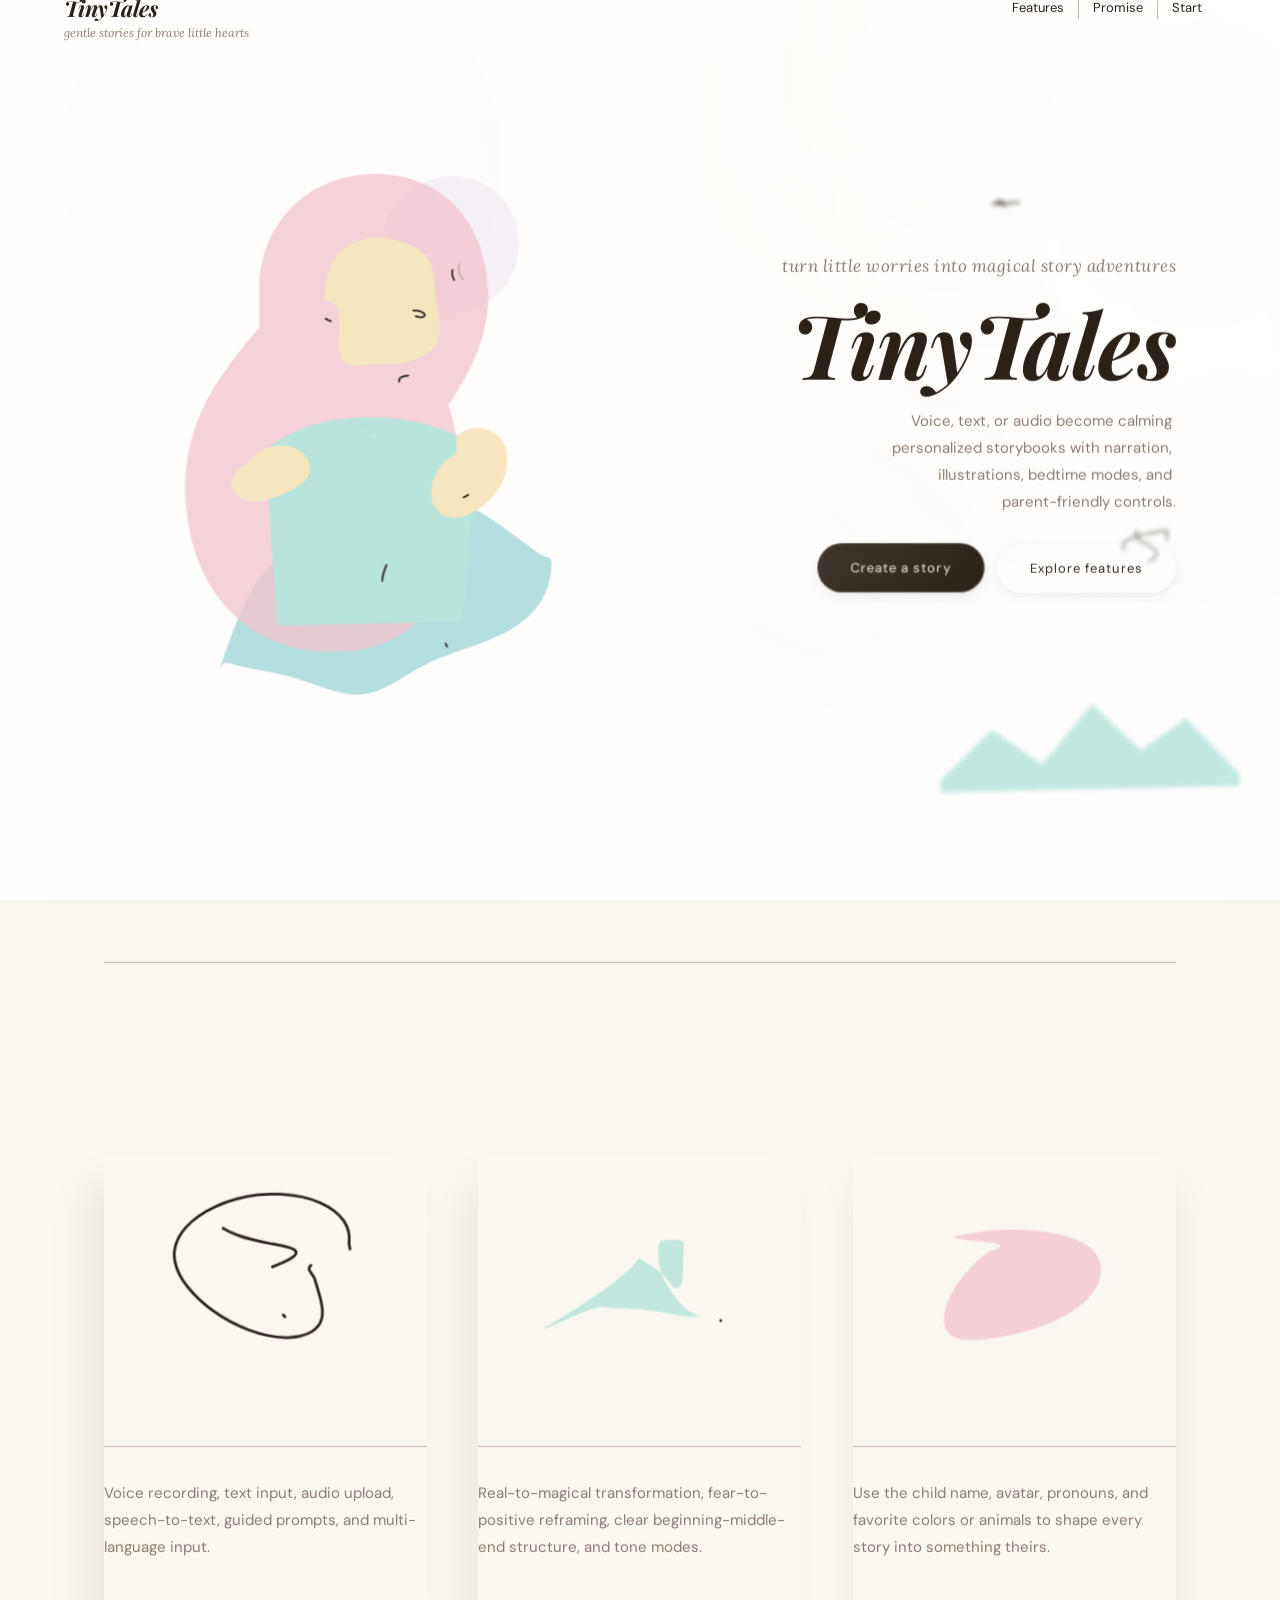
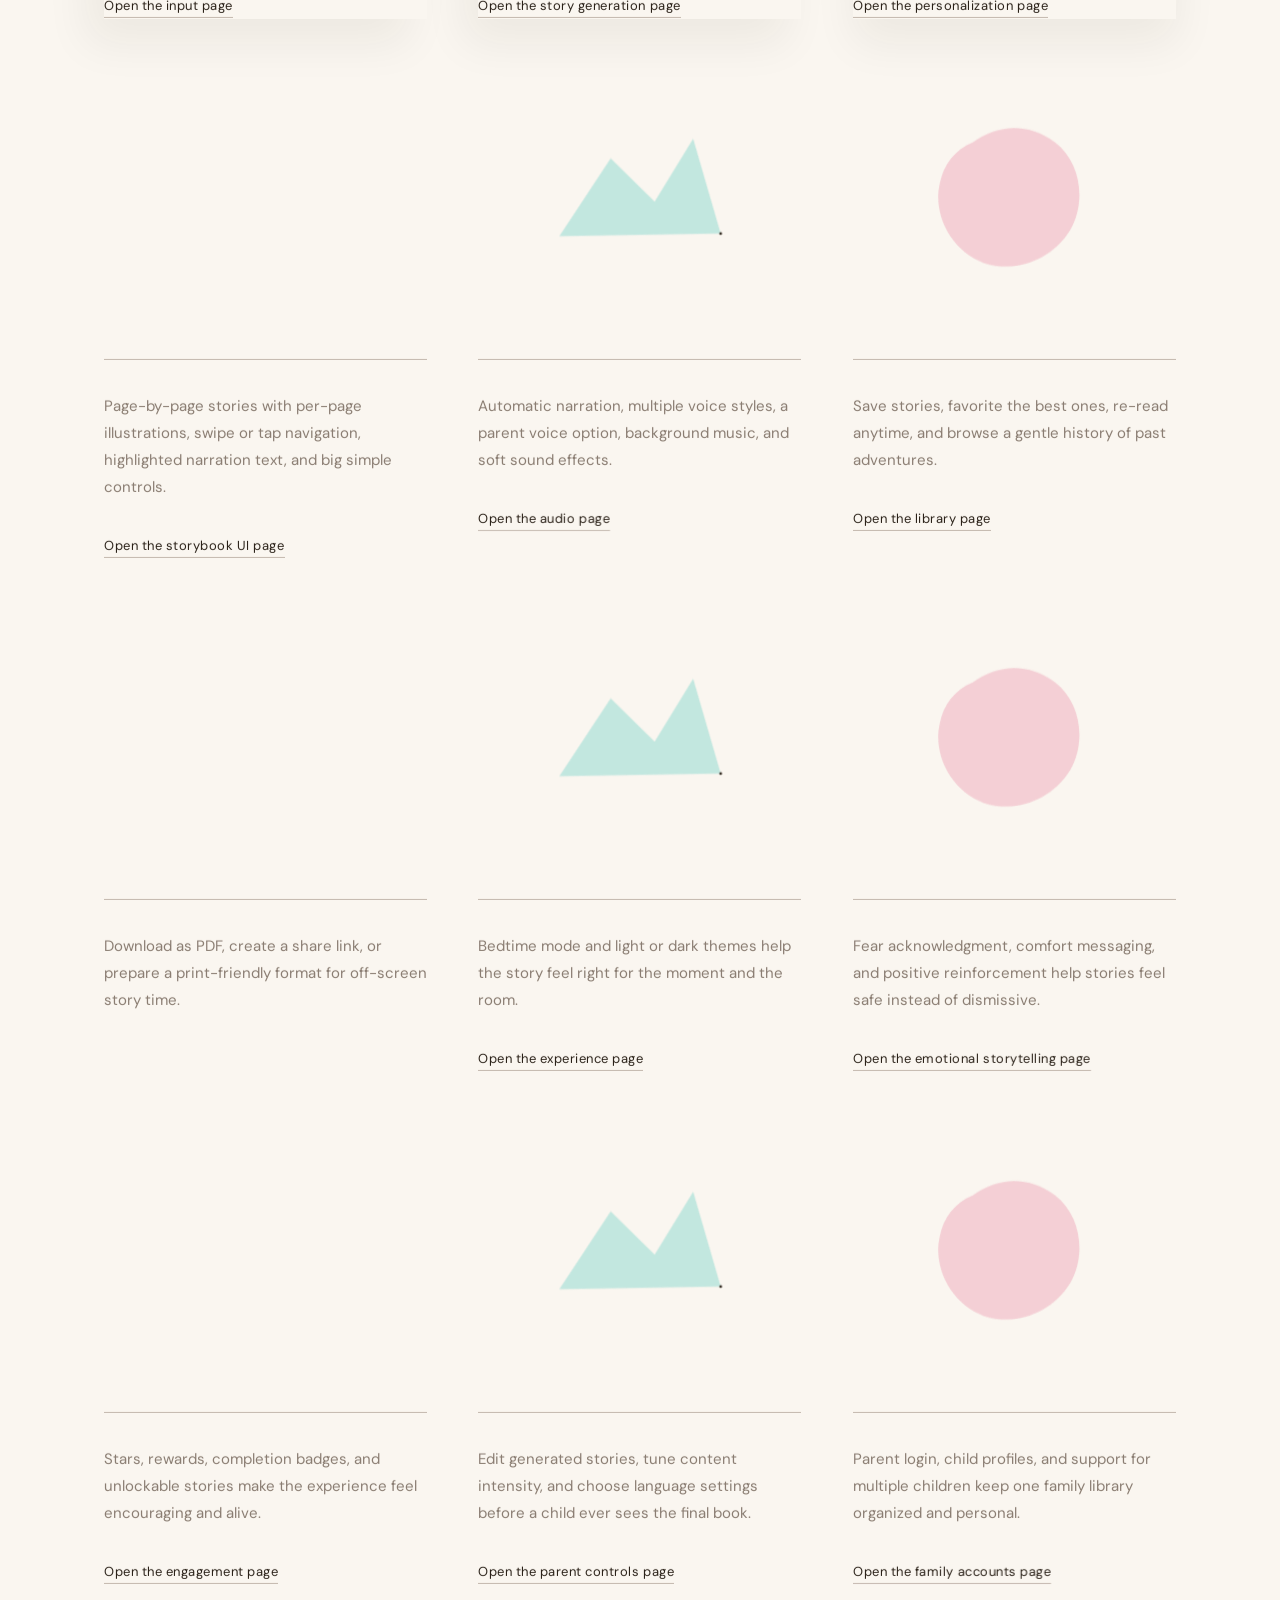
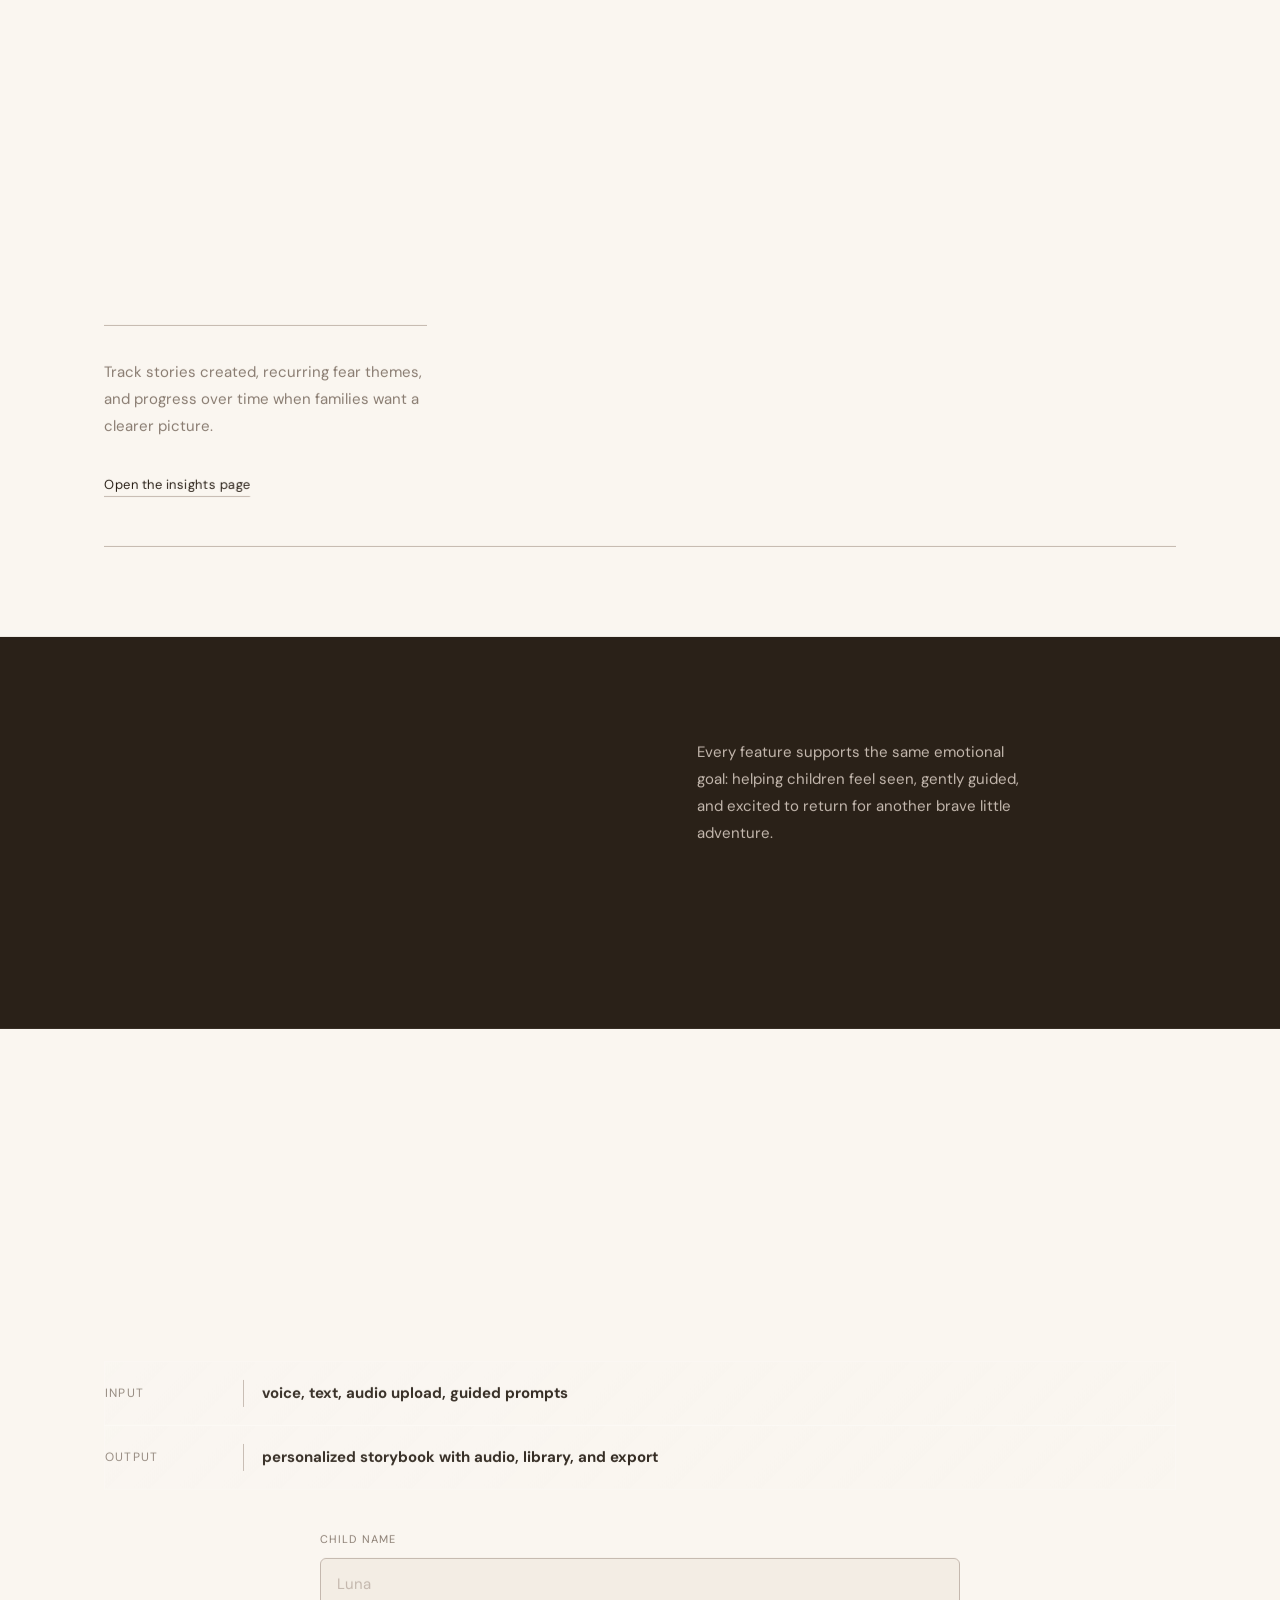
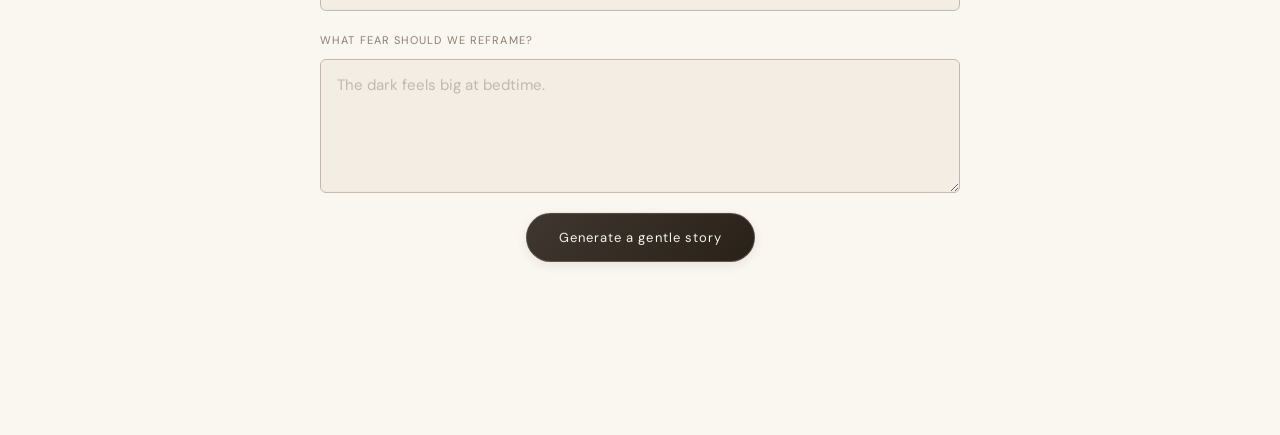
==== commit f7d7b5bc: "mismatch fetching fix" ====
--- a/frontend/index.html
+++ b/frontend/index.html
@@ -3,7 +3,7 @@
 <head>
   <meta charset="UTF-8">
   <meta name="viewport" content="width=device-width, initial-scale=1.0">
-  <title>Where Colors Dream</title>
+  <title>TinyTales</title>
   <link rel="preconnect" href="https://fonts.googleapis.com">
   <link rel="preconnect" href="https://fonts.gstatic.com" crossorigin>
   <link href="https://fonts.googleapis.com/css2?family=Playfair+Display:ital,wght@0,600;0,700;1,400;1,600;1,700&family=Lora:ital,wght@1,400;1,600&family=DM+Sans:wght@400;500&display=swap" rel="stylesheet">
@@ -13,7 +13,7 @@
   <div class="site-shell">
     <header class="site-header">
       <a class="brand" href="#top">
-        <span class="brand-mark">Where Colors Dream</span>
+        <span class="brand-mark">TinyTales</span>
         <span class="brand-note">gentle stories for brave little hearts</span>
       </a>
       <nav class="site-nav" aria-label="Primary">
@@ -85,7 +85,7 @@
 
           <div class="hero-copy">
             <p class="eyebrow">turn little worries into magical story adventures</p>
-            <h1>Where Colors Dream</h1>
+            <h1>TinyTales</h1>
             <p class="hero-tagline">Voice, text, or audio become calming personalized storybooks with narration, illustrations, bedtime modes, and parent-friendly controls.</p>
             <div class="hero-actions">
               <a class="button button-primary" href="#contact">Create a story</a>
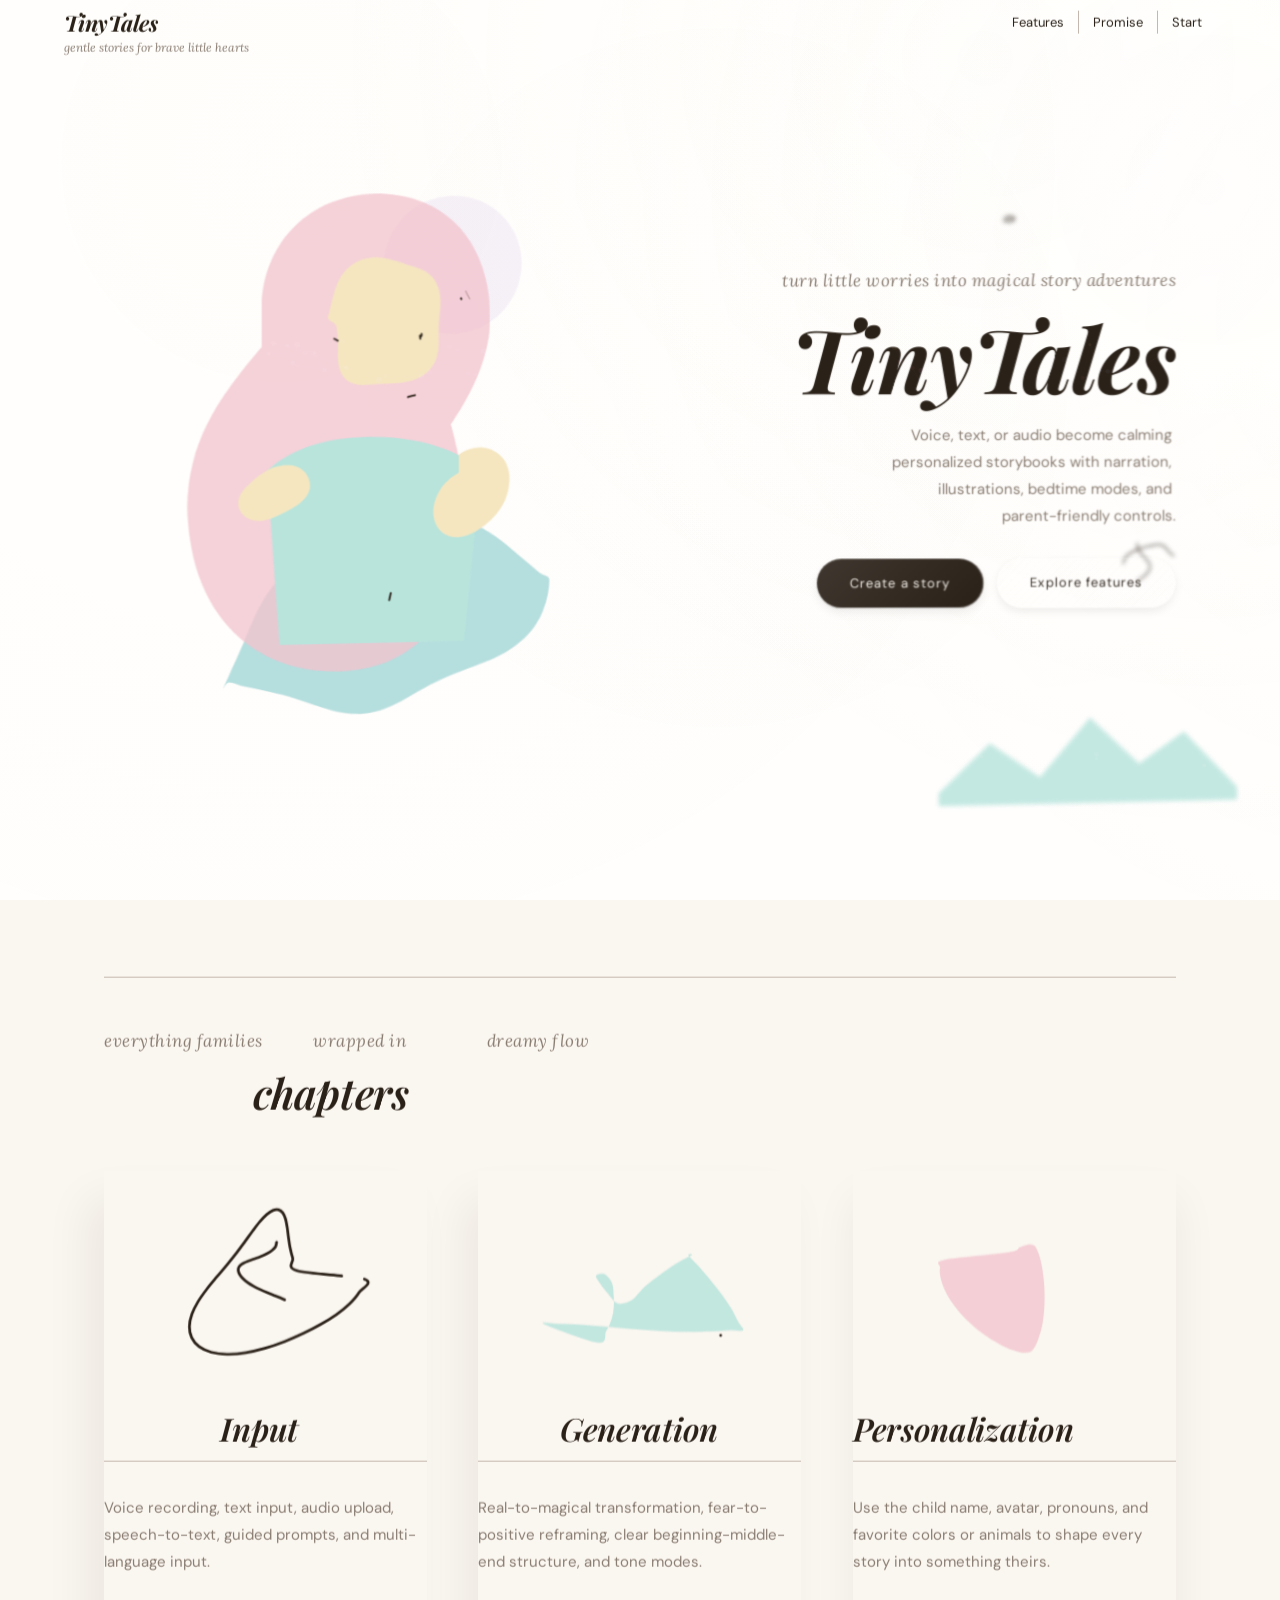
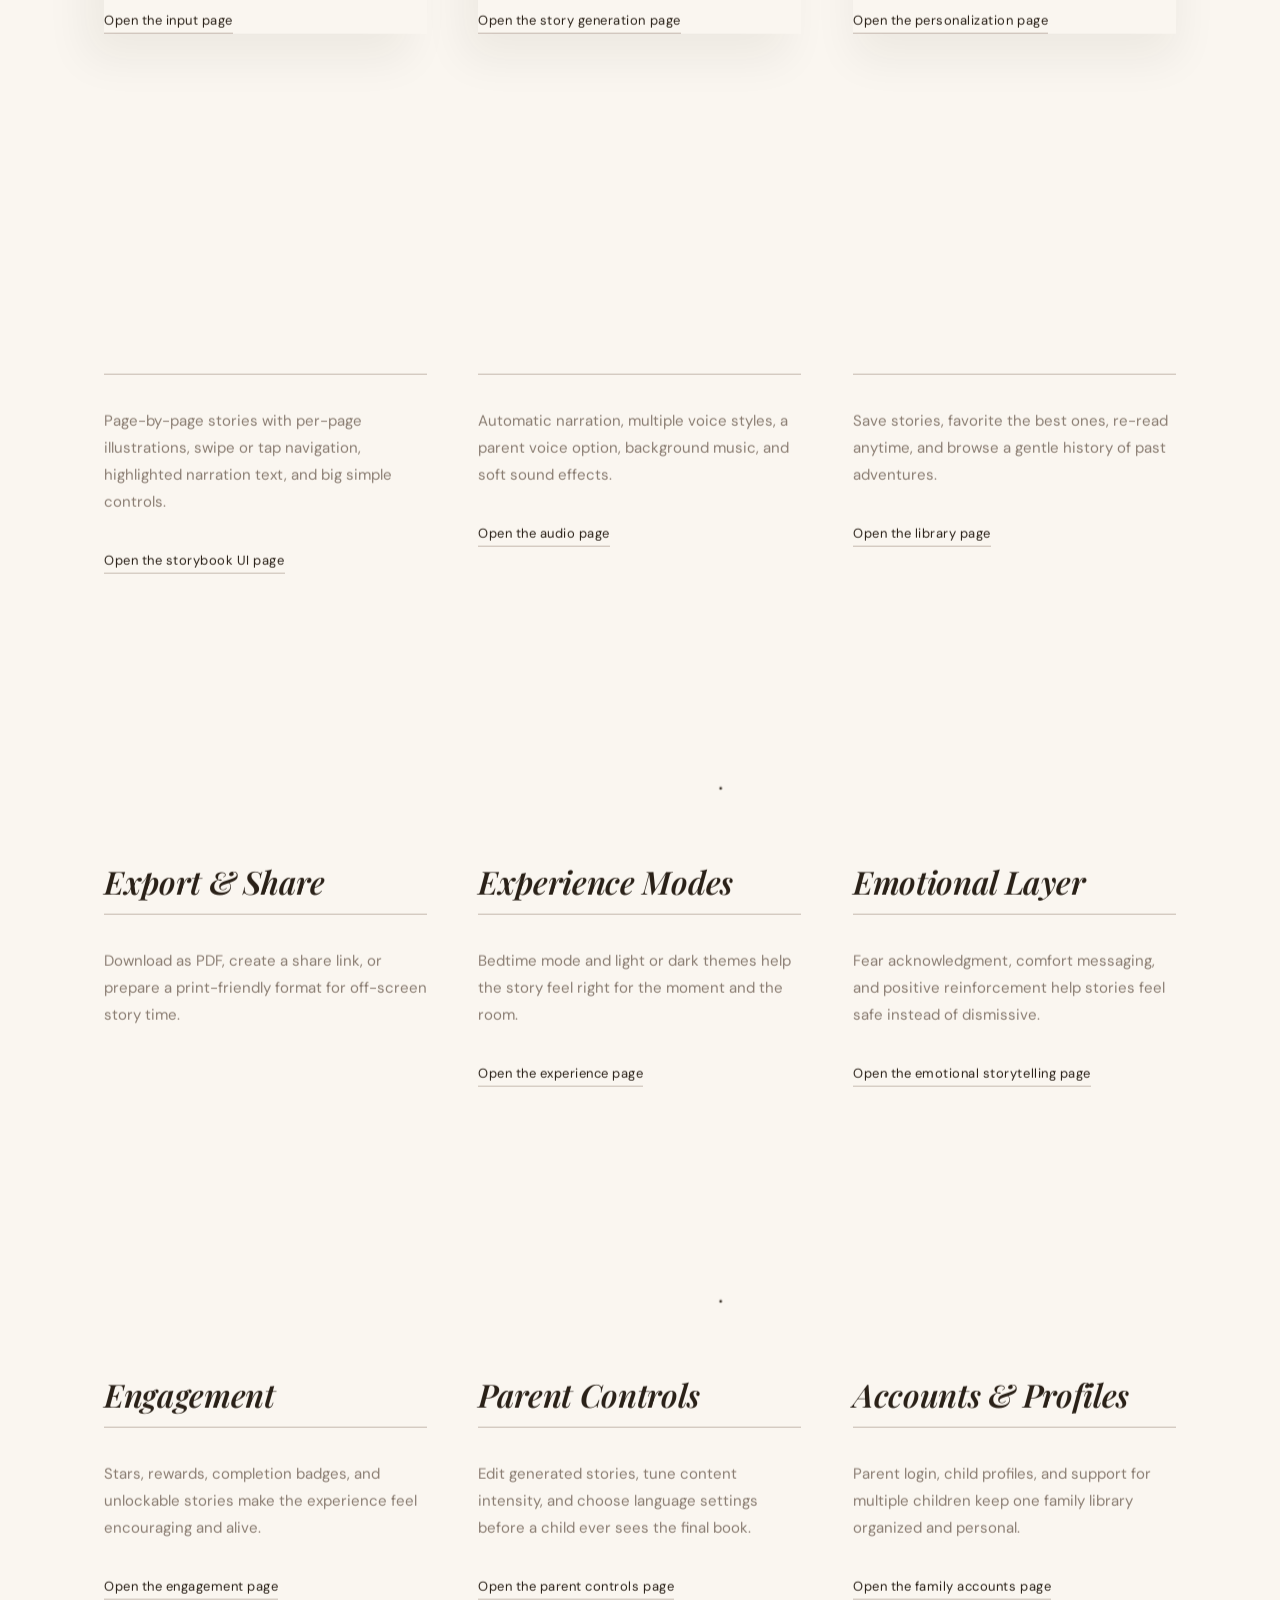
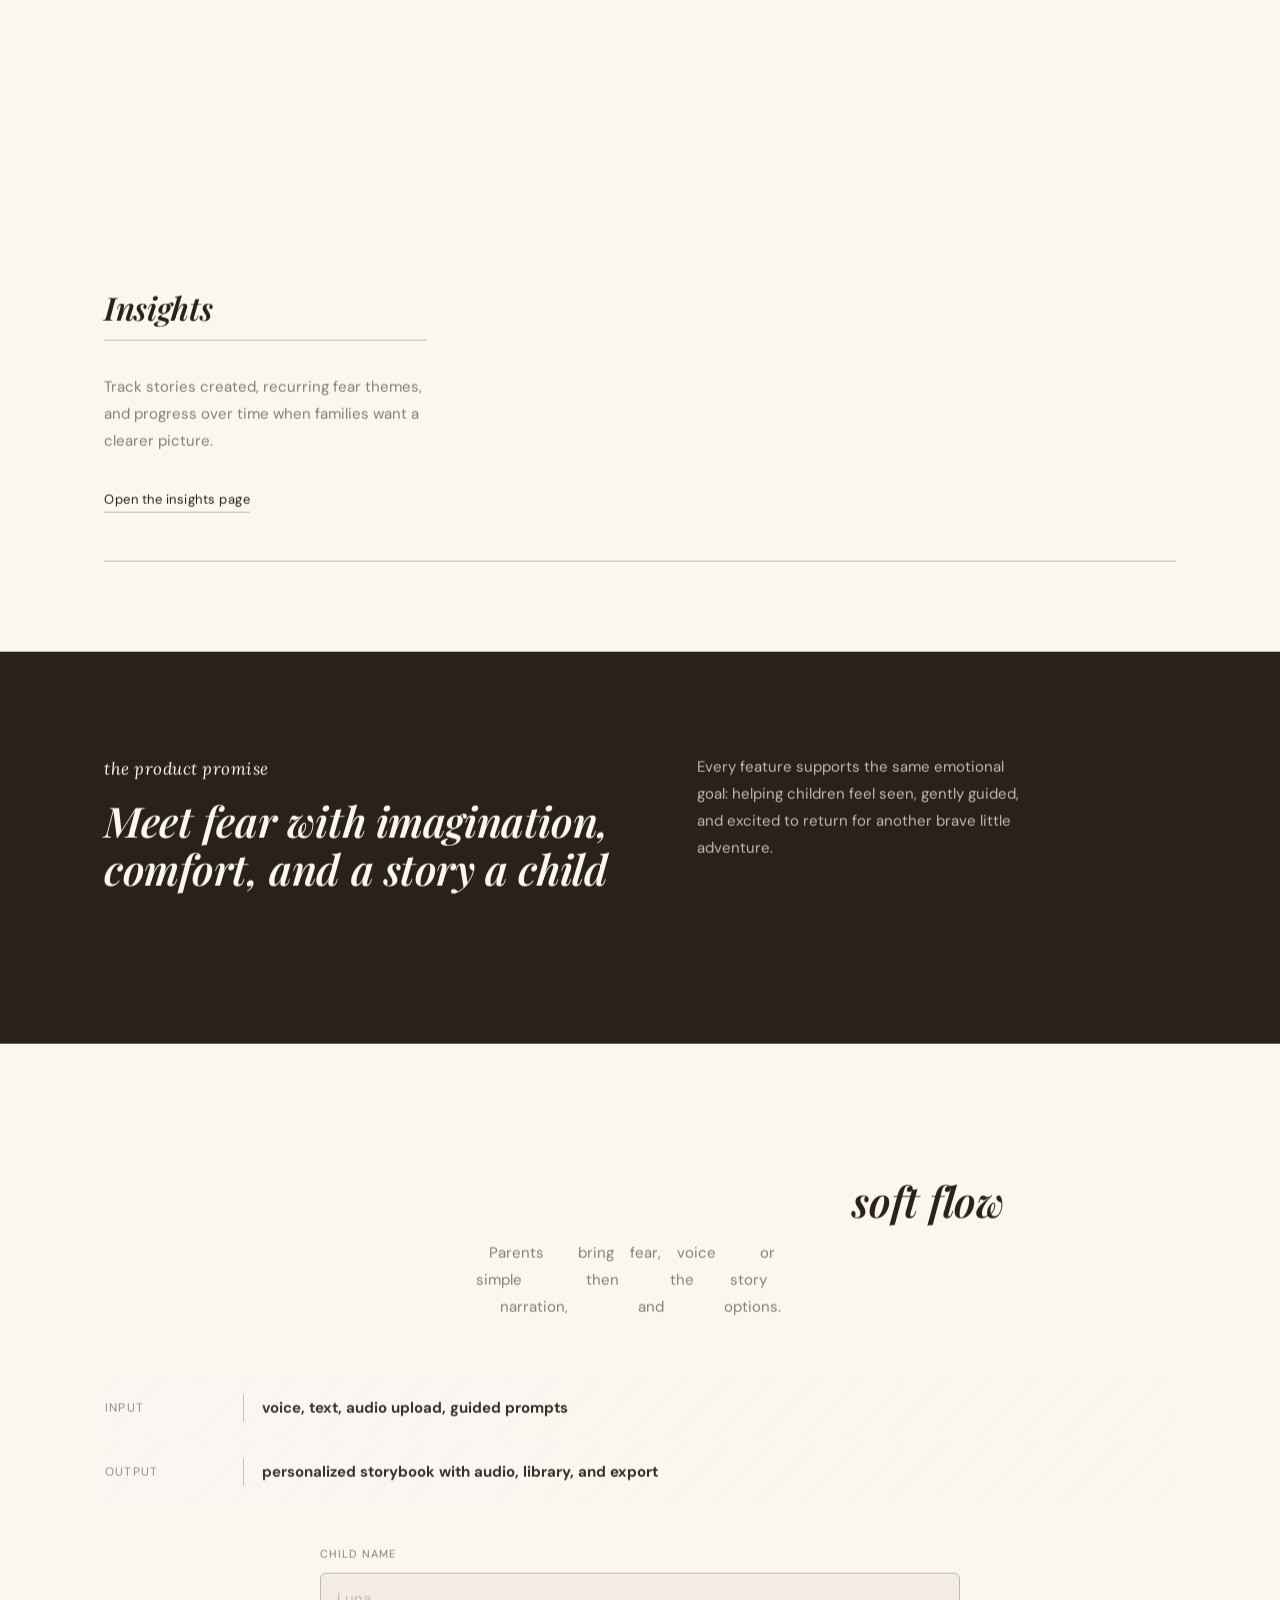
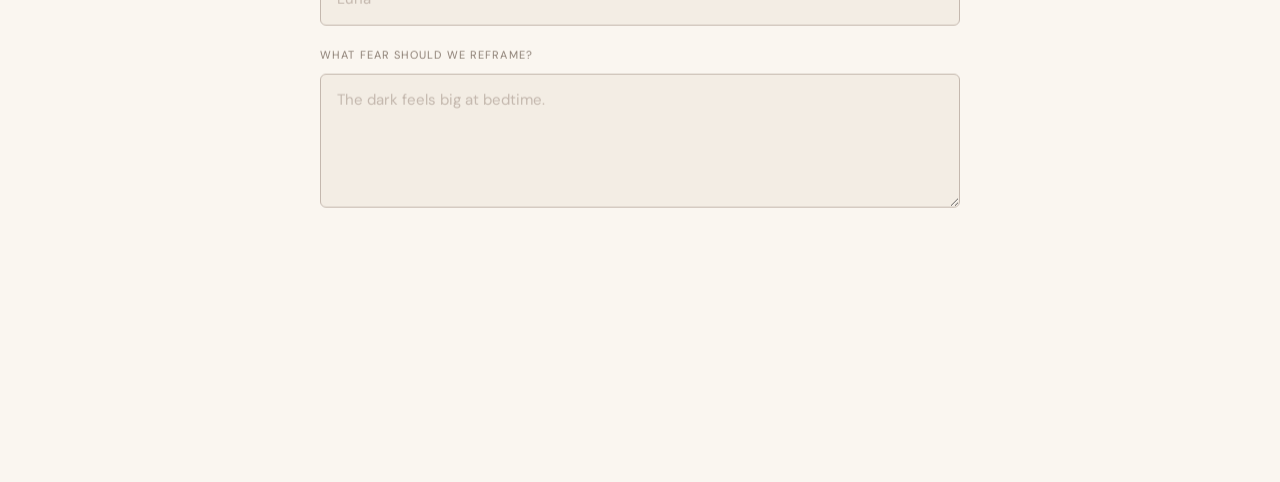
==== commit 24cc02db: "integrated remaining backend" ====
--- a/frontend/index.html
+++ b/frontend/index.html
@@ -264,20 +264,25 @@
           </a>
         </div>
 
-        <form class="contact-form">
+        <form class="contact-form" id="story-generator-form">
           <label>
             <span>Child name</span>
-            <input type="text" placeholder="Luna">
+            <input id="child-name" name="child_name" type="text" placeholder="Luna" maxlength="60">
           </label>
           <label>
             <span>What fear should we reframe?</span>
-            <textarea rows="4" placeholder="The dark feels big at bedtime."></textarea>
+            <textarea id="story-prompt" name="prompt" rows="4" placeholder="The dark feels big at bedtime." required></textarea>
           </label>
-          <button class="button button-primary" type="submit">Generate a gentle story</button>
+          <input type="hidden" name="tone" value="gentle">
+          <input type="hidden" name="num_pages" value="5">
+          <button class="button button-primary" id="story-submit-button" type="submit">Generate a gentle story</button>
+          <p class="story-generator-status" id="story-generator-status" aria-live="polite"></p>
         </form>
       </section>
     </main>
   </div>
   <script src="app.js" defer></script>
+  <script src="api-config.js" defer></script>
+  <script src="story-integration.js" defer></script>
 </body>
 </html>
--- a/frontend/styles.css
+++ b/frontend/styles.css
@@ -51,6 +51,15 @@
   pointer-events: none;
 }
 
+.feature svg,
+.hero-illustration,
+.mini-illustration svg,
+.orb,
+.mountains,
+.constellation-field svg {
+  pointer-events: none;
+}
+
 svg.svg-interactive,
 svg.svg-interactive *,
 .svg-interactive svg,
@@ -155,7 +164,7 @@
   position: absolute;
   border-radius: 999px;
   pointer-events: none;
-  will-change: transform, opacity, filter;
+  will-change: transform;
 }
 
 .depth-node {
@@ -964,14 +973,9 @@
   border-color: rgba(123, 207, 202, 0.65);
 }
 
-.motion-interactive,
-.magnetic-item,
-.micro-button,
-.parallax-scene,
 .parallax-layer,
-.ambient-breathe,
 .flip-ghost {
-  will-change: transform, opacity;
+  will-change: transform;
 }
 
 .magnetic-item,
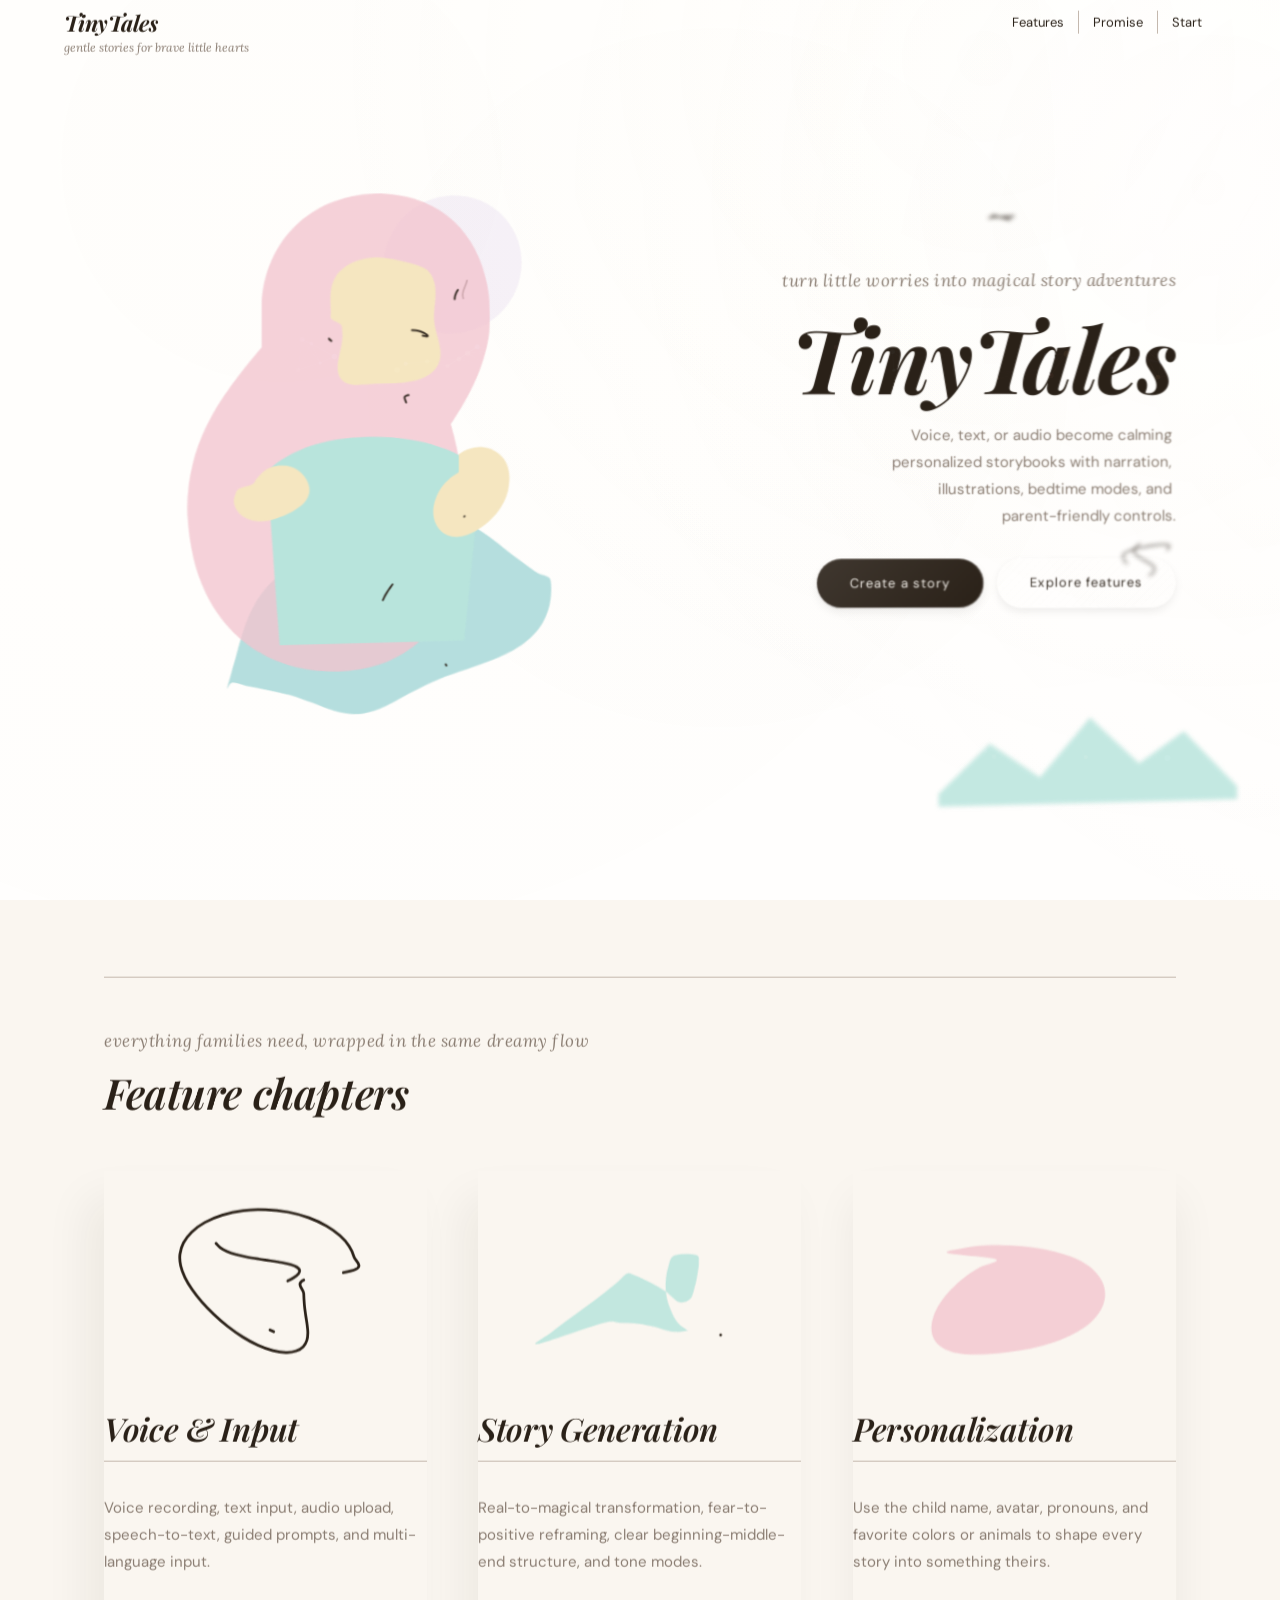
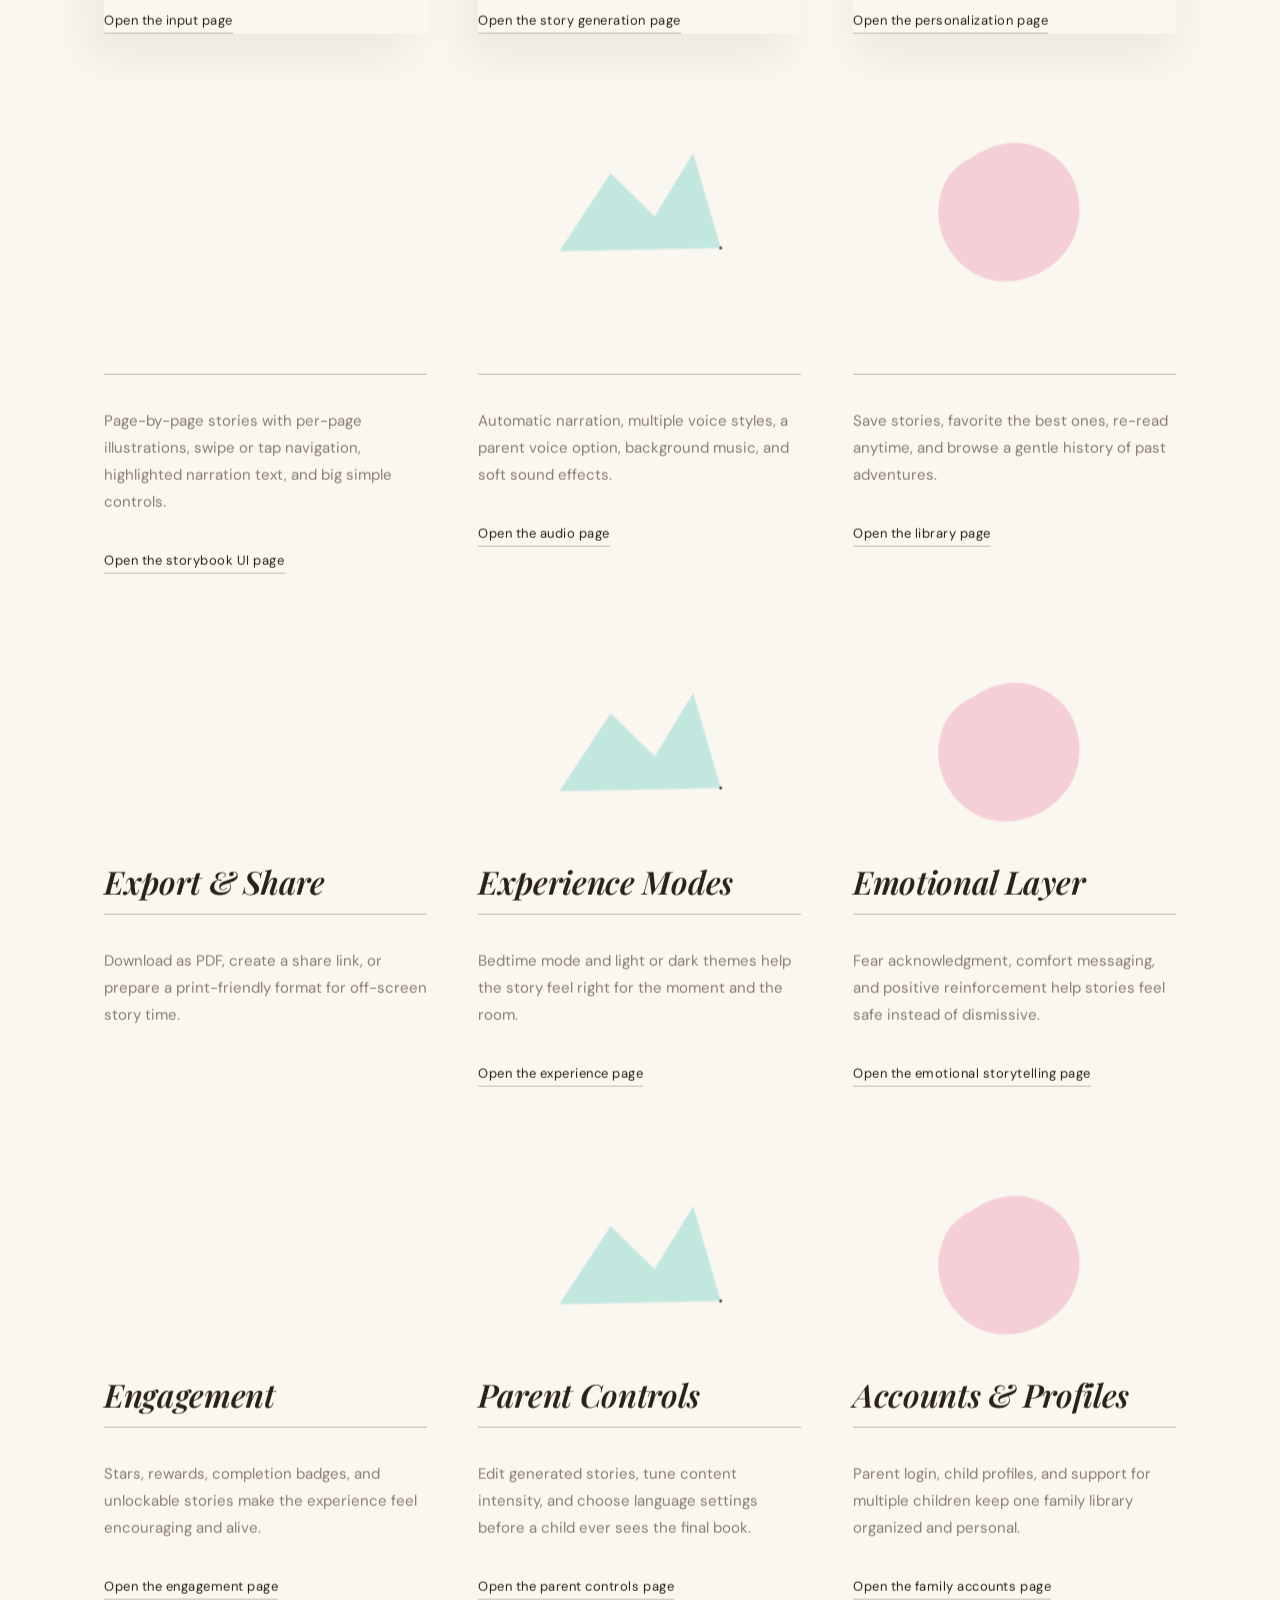
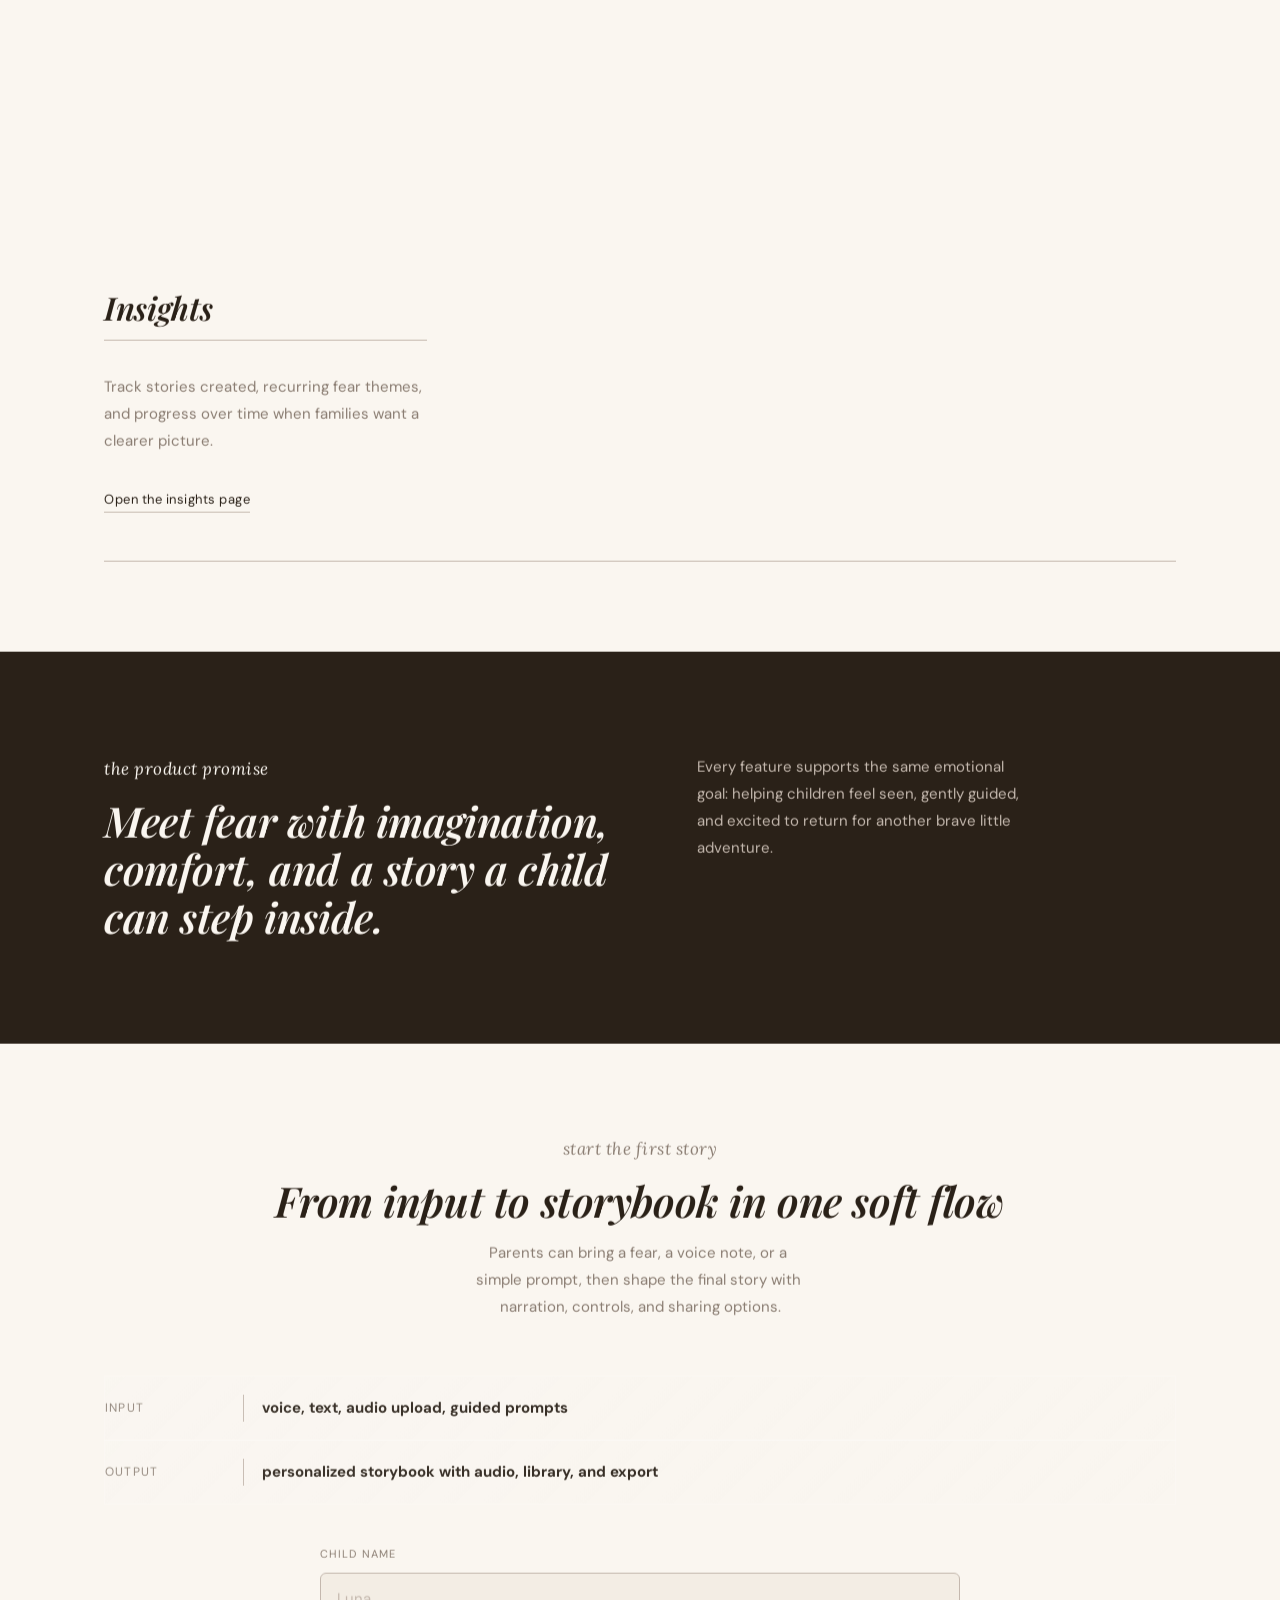
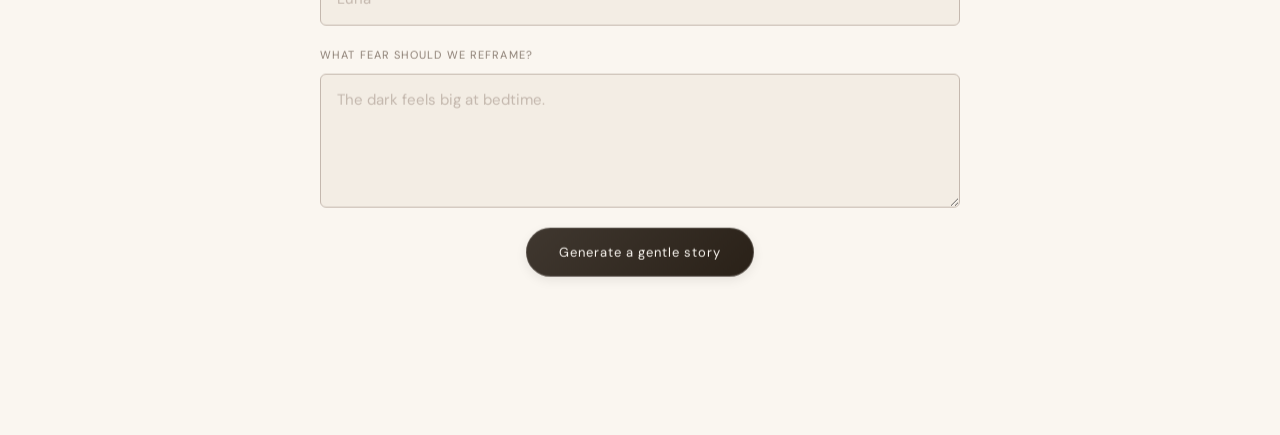
==== commit 6a5d22ab: "added voice features" ====
--- a/frontend/index.html
+++ b/frontend/index.html
@@ -1,14 +1,18 @@
 <!DOCTYPE html>
 <html lang="en">
+
 <head>
   <meta charset="UTF-8">
   <meta name="viewport" content="width=device-width, initial-scale=1.0">
   <title>TinyTales</title>
   <link rel="preconnect" href="https://fonts.googleapis.com">
   <link rel="preconnect" href="https://fonts.gstatic.com" crossorigin>
-  <link href="https://fonts.googleapis.com/css2?family=Playfair+Display:ital,wght@0,600;0,700;1,400;1,600;1,700&family=Lora:ital,wght@1,400;1,600&family=DM+Sans:wght@400;500&display=swap" rel="stylesheet">
+  <link
+    href="https://fonts.googleapis.com/css2?family=Playfair+Display:ital,wght@0,600;0,700;1,400;1,600;1,700&family=Lora:ital,wght@1,400;1,600&family=DM+Sans:wght@400;500&display=swap"
+    rel="stylesheet">
   <link rel="stylesheet" href="styles.css">
 </head>
+
 <body>
   <div class="site-shell">
     <header class="site-header">
@@ -43,9 +47,12 @@
 
         <div class="hero-inner page-width">
           <div class="hero-art">
-            <svg class="hero-illustration" viewBox="0 0 520 700" role="img" aria-label="A dreamy illustrated figure holding a bubble wand beside floating patterned bubbles">
+            <svg class="hero-illustration" viewBox="0 0 520 700" role="img"
+              aria-label="A dreamy illustrated figure holding a bubble wand beside floating patterned bubbles">
               <g class="silhouette-back">
-                <path d="M103 609c26-96 85-143 137-168 44-22 90-27 138-18 45 9 85 31 114 71-20 66-69 113-134 138-85 33-193 24-255-23z"></path>
+                <path
+                  d="M103 609c26-96 85-143 137-168 44-22 90-27 138-18 45 9 85 31 114 71-20 66-69 113-134 138-85 33-193 24-255-23z">
+                </path>
               </g>
               <g class="bubble bubble-large">
                 <circle cx="370" cy="146" r="77"></circle>
@@ -54,14 +61,22 @@
                 <path d="M392 102c-14 21-17 52 5 80"></path>
               </g>
               <g class="figure">
-                <path class="hair-fill" d="M157 183c4-67 53-118 126-118 83 0 129 61 129 140 0 44-20 84-44 119 12 44 22 101 15 146-11 67-55 127-140 127-94 0-154-64-166-152-14-97 30-154 80-212z"></path>
-                <path class="skin-fill" d="M224 203c0-44 29-74 73-74 41 0 71 29 71 70 0 52-35 91-79 91-39 0-65-32-65-87z"></path>
+                <path class="hair-fill"
+                  d="M157 183c4-67 53-118 126-118 83 0 129 61 129 140 0 44-20 84-44 119 12 44 22 101 15 146-11 67-55 127-140 127-94 0-154-64-166-152-14-97 30-154 80-212z">
+                </path>
+                <path class="skin-fill"
+                  d="M224 203c0-44 29-74 73-74 41 0 71 29 71 70 0 52-35 91-79 91-39 0-65-32-65-87z"></path>
                 <path class="dress-fill" d="M163 371c28-24 64-35 112-35 54 0 97 15 127 39l-19 191H177z"></path>
-                <path class="skin-fill" d="M141 382c18-19 33-25 50-21 14 3 21 16 20 29-2 21-28 40-49 42-14 1-26-8-29-22-2-9 0-20 8-28z"></path>
-                <path class="skin-fill" d="M377 358c13-9 30-11 44 0 10 8 14 21 12 35-2 21-17 40-37 51-14 8-30 9-40-2-11-12-9-31 0-45 5-8 12-14 21-19z"></path>
+                <path class="skin-fill"
+                  d="M141 382c18-19 33-25 50-21 14 3 21 16 20 29-2 21-28 40-49 42-14 1-26-8-29-22-2-9 0-20 8-28z">
+                </path>
+                <path class="skin-fill"
+                  d="M377 358c13-9 30-11 44 0 10 8 14 21 12 35-2 21-17 40-37 51-14 8-30 9-40-2-11-12-9-31 0-45 5-8 12-14 21-19z">
+                </path>
                 <path class="line" d="M183 255c0-102 48-167 121-167 74 0 124 61 124 142 0 55-23 97-56 136"></path>
                 <path class="line" d="M177 373c23-25 56-37 101-37 56 0 100 13 128 39"></path>
-                <path class="line" d="M223 211c0-48 29-82 75-82 45 0 71 32 71 71 0 55-37 93-82 93-38 0-64-31-64-82z"></path>
+                <path class="line" d="M223 211c0-48 29-82 75-82 45 0 71 32 71 71 0 55-37 93-82 93-38 0-64-31-64-82z">
+                </path>
                 <path class="line" d="M201 407c20 36 38 73 49 111"></path>
                 <path class="line" d="M335 406c-16 39-24 77-26 113"></path>
                 <path class="line" d="M148 385c13-12 26-16 39-12 11 3 17 12 16 22-1 18-22 32-41 35"></path>
@@ -86,7 +101,8 @@
           <div class="hero-copy">
             <p class="eyebrow">turn little worries into magical story adventures</p>
             <h1>TinyTales</h1>
-            <p class="hero-tagline">Voice, text, or audio become calming personalized storybooks with narration, illustrations, bedtime modes, and parent-friendly controls.</p>
+            <p class="hero-tagline">Voice, text, or audio become calming personalized storybooks with narration,
+              illustrations, bedtime modes, and parent-friendly controls.</p>
             <div class="hero-actions">
               <a class="button button-primary" href="#contact">Create a story</a>
               <a class="button button-secondary" href="#features">Explore features</a>
@@ -119,16 +135,19 @@
               <path d="M16 90 44 48 68 72 89 38 104 90"></path>
             </svg>
             <h3>Story Generation</h3>
-            <p>Real-to-magical transformation, fear-to-positive reframing, clear beginning-middle-end structure, and tone modes.</p>
+            <p>Real-to-magical transformation, fear-to-positive reframing, clear beginning-middle-end structure, and
+              tone modes.</p>
             <a class="feature-link" href="generation.html">Open the story generation page</a>
           </article>
           <article class="feature">
             <svg viewBox="0 0 120 120" role="img" aria-label="A ribbon and star illustration">
-              <path class="shape-fill alt-fill" d="M37 39c13-9 30-11 45 1 14 11 17 33 8 48-10 16-30 23-47 17-18-7-28-27-24-44 2-10 8-18 18-22z"></path>
+              <path class="shape-fill alt-fill"
+                d="M37 39c13-9 30-11 45 1 14 11 17 33 8 48-10 16-30 23-47 17-18-7-28-27-24-44 2-10 8-18 18-22z"></path>
               <path d="M46 52 60 38l14 14 18 4-10 15 4 18-17-8-17 8 4-18-10-15z"></path>
             </svg>
             <h3>Personalization</h3>
-            <p>Use the child name, avatar, pronouns, and favorite colors or animals to shape every story into something theirs.</p>
+            <p>Use the child name, avatar, pronouns, and favorite colors or animals to shape every story into something
+              theirs.</p>
             <a class="feature-link" href="personalization.html">Open the personalization page</a>
           </article>
           <article class="feature">
@@ -139,7 +158,8 @@
               <path d="M74 39c3 19-1 38-14 53"></path>
             </svg>
             <h3>Storybook UI</h3>
-            <p>Page-by-page stories with per-page illustrations, swipe or tap navigation, highlighted narration text, and big simple controls.</p>
+            <p>Page-by-page stories with per-page illustrations, swipe or tap navigation, highlighted narration text,
+              and big simple controls.</p>
             <a class="feature-link" href="storybook.html">Open the storybook UI page</a>
           </article>
           <article class="feature">
@@ -148,16 +168,19 @@
               <path d="M16 90 44 48 68 72 89 38 104 90"></path>
             </svg>
             <h3>Audio</h3>
-            <p>Automatic narration, multiple voice styles, a parent voice option, background music, and soft sound effects.</p>
+            <p>Automatic narration, multiple voice styles, a parent voice option, background music, and soft sound
+              effects.</p>
             <a class="feature-link" href="audio.html">Open the audio page</a>
           </article>
           <article class="feature">
             <svg viewBox="0 0 120 120" role="img" aria-label="A ribbon and star illustration">
-              <path class="shape-fill alt-fill" d="M37 39c13-9 30-11 45 1 14 11 17 33 8 48-10 16-30 23-47 17-18-7-28-27-24-44 2-10 8-18 18-22z"></path>
+              <path class="shape-fill alt-fill"
+                d="M37 39c13-9 30-11 45 1 14 11 17 33 8 48-10 16-30 23-47 17-18-7-28-27-24-44 2-10 8-18 18-22z"></path>
               <path d="M46 52 60 38l14 14 18 4-10 15 4 18-17-8-17 8 4-18-10-15z"></path>
             </svg>
             <h3>Library</h3>
-            <p>Save stories, favorite the best ones, re-read anytime, and browse a gentle history of past adventures.</p>
+            <p>Save stories, favorite the best ones, re-read anytime, and browse a gentle history of past adventures.
+            </p>
             <a class="feature-link" href="library.html">Open the library page</a>
           </article>
           <article class="feature">
@@ -181,11 +204,13 @@
           </article>
           <article class="feature">
             <svg viewBox="0 0 120 120" role="img" aria-label="A ribbon and star illustration">
-              <path class="shape-fill alt-fill" d="M37 39c13-9 30-11 45 1 14 11 17 33 8 48-10 16-30 23-47 17-18-7-28-27-24-44 2-10 8-18 18-22z"></path>
+              <path class="shape-fill alt-fill"
+                d="M37 39c13-9 30-11 45 1 14 11 17 33 8 48-10 16-30 23-47 17-18-7-28-27-24-44 2-10 8-18 18-22z"></path>
               <path d="M46 52 60 38l14 14 18 4-10 15 4 18-17-8-17 8 4-18-10-15z"></path>
             </svg>
             <h3>Emotional Layer</h3>
-            <p>Fear acknowledgment, comfort messaging, and positive reinforcement help stories feel safe instead of dismissive.</p>
+            <p>Fear acknowledgment, comfort messaging, and positive reinforcement help stories feel safe instead of
+              dismissive.</p>
             <a class="feature-link" href="generation.html">Open the emotional storytelling page</a>
           </article>
           <article class="feature">
@@ -196,7 +221,8 @@
               <path d="M74 39c3 19-1 38-14 53"></path>
             </svg>
             <h3>Engagement</h3>
-            <p>Stars, rewards, completion badges, and unlockable stories make the experience feel encouraging and alive.</p>
+            <p>Stars, rewards, completion badges, and unlockable stories make the experience feel encouraging and alive.
+            </p>
             <a class="feature-link" href="storybook.html">Open the engagement page</a>
           </article>
           <article class="feature">
@@ -205,16 +231,19 @@
               <path d="M16 90 44 48 68 72 89 38 104 90"></path>
             </svg>
             <h3>Parent Controls</h3>
-            <p>Edit generated stories, tune content intensity, and choose language settings before a child ever sees the final book.</p>
+            <p>Edit generated stories, tune content intensity, and choose language settings before a child ever sees the
+              final book.</p>
             <a class="feature-link" href="parent-controls.html">Open the parent controls page</a>
           </article>
           <article class="feature">
             <svg viewBox="0 0 120 120" role="img" aria-label="A ribbon and star illustration">
-              <path class="shape-fill alt-fill" d="M37 39c13-9 30-11 45 1 14 11 17 33 8 48-10 16-30 23-47 17-18-7-28-27-24-44 2-10 8-18 18-22z"></path>
+              <path class="shape-fill alt-fill"
+                d="M37 39c13-9 30-11 45 1 14 11 17 33 8 48-10 16-30 23-47 17-18-7-28-27-24-44 2-10 8-18 18-22z"></path>
               <path d="M46 52 60 38l14 14 18 4-10 15 4 18-17-8-17 8 4-18-10-15z"></path>
             </svg>
             <h3>Accounts & Profiles</h3>
-            <p>Parent login, child profiles, and support for multiple children keep one family library organized and personal.</p>
+            <p>Parent login, child profiles, and support for multiple children keep one family library organized and
+              personal.</p>
             <a class="feature-link" href="parent-controls.html">Open the family accounts page</a>
           </article>
           <article class="feature">
@@ -225,7 +254,8 @@
               <path d="M74 39c3 19-1 38-14 53"></path>
             </svg>
             <h3>Insights</h3>
-            <p>Track stories created, recurring fear themes, and progress over time when families want a clearer picture.</p>
+            <p>Track stories created, recurring fear themes, and progress over time when families want a clearer
+              picture.</p>
             <a class="feature-link" href="parent-controls.html">Open the insights page</a>
           </article>
         </div>
@@ -239,7 +269,8 @@
             <h2>Meet fear with imagination, comfort, and a story a child can step inside.</h2>
           </div>
           <div class="quote-copy">
-            <p>Every feature supports the same emotional goal: helping children feel seen, gently guided, and excited to return for another brave little adventure.</p>
+            <p>Every feature supports the same emotional goal: helping children feel seen, gently guided, and excited to
+              return for another brave little adventure.</p>
           </div>
         </div>
       </section>
@@ -248,7 +279,8 @@
         <div class="section-heading section-heading-centered">
           <p class="eyebrow">start the first story</p>
           <h2>From input to storybook in one soft flow</h2>
-          <p class="hero-tagline contact-tagline">Parents can bring a fear, a voice note, or a simple prompt, then shape the final story with narration, controls, and sharing options.</p>
+          <p class="hero-tagline contact-tagline">Parents can bring a fear, a voice note, or a simple prompt, then shape
+            the final story with narration, controls, and sharing options.</p>
         </div>
 
         <div class="contact-rows">
@@ -264,25 +296,21 @@
           </a>
         </div>
 
-        <form class="contact-form" id="story-generator-form">
+        <form class="contact-form">
           <label>
             <span>Child name</span>
-            <input id="child-name" name="child_name" type="text" placeholder="Luna" maxlength="60">
+            <input type="text" placeholder="Luna">
           </label>
           <label>
             <span>What fear should we reframe?</span>
-            <textarea id="story-prompt" name="prompt" rows="4" placeholder="The dark feels big at bedtime." required></textarea>
+            <textarea rows="4" placeholder="The dark feels big at bedtime."></textarea>
           </label>
-          <input type="hidden" name="tone" value="gentle">
-          <input type="hidden" name="num_pages" value="5">
-          <button class="button button-primary" id="story-submit-button" type="submit">Generate a gentle story</button>
-          <p class="story-generator-status" id="story-generator-status" aria-live="polite"></p>
+          <button class="button button-primary" type="submit">Generate a gentle story</button>
         </form>
       </section>
     </main>
   </div>
   <script src="app.js" defer></script>
-  <script src="api-config.js" defer></script>
-  <script src="story-integration.js" defer></script>
 </body>
-</html>
+
+</html>
--- a/frontend/styles.css
+++ b/frontend/styles.css
@@ -683,6 +683,28 @@
   gap: 8px;
 }
 
+.toggle-field {
+  display: flex !important;
+  align-items: center;
+  gap: 12px;
+  min-height: 54px;
+  padding: 14px 16px;
+  border: 1px solid rgba(42, 33, 24, 0.14);
+  border-radius: 16px;
+  background: rgba(250, 246, 240, 0.92);
+}
+
+.toggle-field input[type="checkbox"] {
+  width: 18px;
+  height: 18px;
+  margin: 0;
+}
+
+.toggle-field span {
+  font-size: 12px;
+  letter-spacing: 0.08em;
+}
+
 .story-generator-form span,
 .storybook-meta dt {
   font-size: 11px;
@@ -723,6 +745,55 @@
   gap: 14px;
 }
 
+.story-reader-actions {
+  margin-bottom: 18px;
+}
+
+.voice-input-panel,
+.story-audio-panel {
+  display: grid;
+  gap: 14px;
+  padding: 20px;
+  border: 1px solid rgba(42, 33, 24, 0.14);
+  border-radius: 24px;
+  background:
+    linear-gradient(180deg, rgba(255, 255, 255, 0.5), rgba(243, 237, 228, 0.72)),
+    rgba(250, 246, 240, 0.95);
+  box-shadow: 0 16px 32px rgba(42, 33, 24, 0.06);
+}
+
+.voice-input-copy,
+.story-audio-copy {
+  display: grid;
+  gap: 8px;
+}
+
+.voice-input-label {
+  font-size: 11px;
+  letter-spacing: 0.1em;
+  color: var(--fg-muted);
+  text-transform: uppercase;
+}
+
+.voice-input-panel h4 {
+  margin: 0;
+  font-family: "Playfair Display", "Palatino Linotype", serif;
+  font-style: italic;
+  font-size: clamp(22px, 2.4vw, 30px);
+  line-height: 1.2;
+}
+
+.voice-input-panel p,
+.story-audio-panel p {
+  margin: 0;
+}
+
+.voice-input-actions {
+  display: flex;
+  flex-wrap: wrap;
+  gap: 12px;
+}
+
 .story-generator-form[data-busy="true"] .button-primary {
   opacity: 0.8;
 }
@@ -768,6 +839,31 @@
   font-family: "Playfair Display", "Palatino Linotype", serif;
   font-size: clamp(20px, 2vw, 28px);
   font-style: italic;
+}
+
+.detail-card h3 a {
+  color: inherit;
+  text-decoration: none;
+}
+
+.detail-card h3 a:hover {
+  text-decoration: underline;
+}
+
+.detail-card-actions {
+  display: flex;
+  flex-wrap: wrap;
+  gap: 10px;
+  margin-top: 8px;
+}
+
+.button.button-small {
+  padding: 10px 16px;
+  font-size: 12px;
+}
+
+.status-inline {
+  margin-top: 10px;
 }
 
 .flow-step {
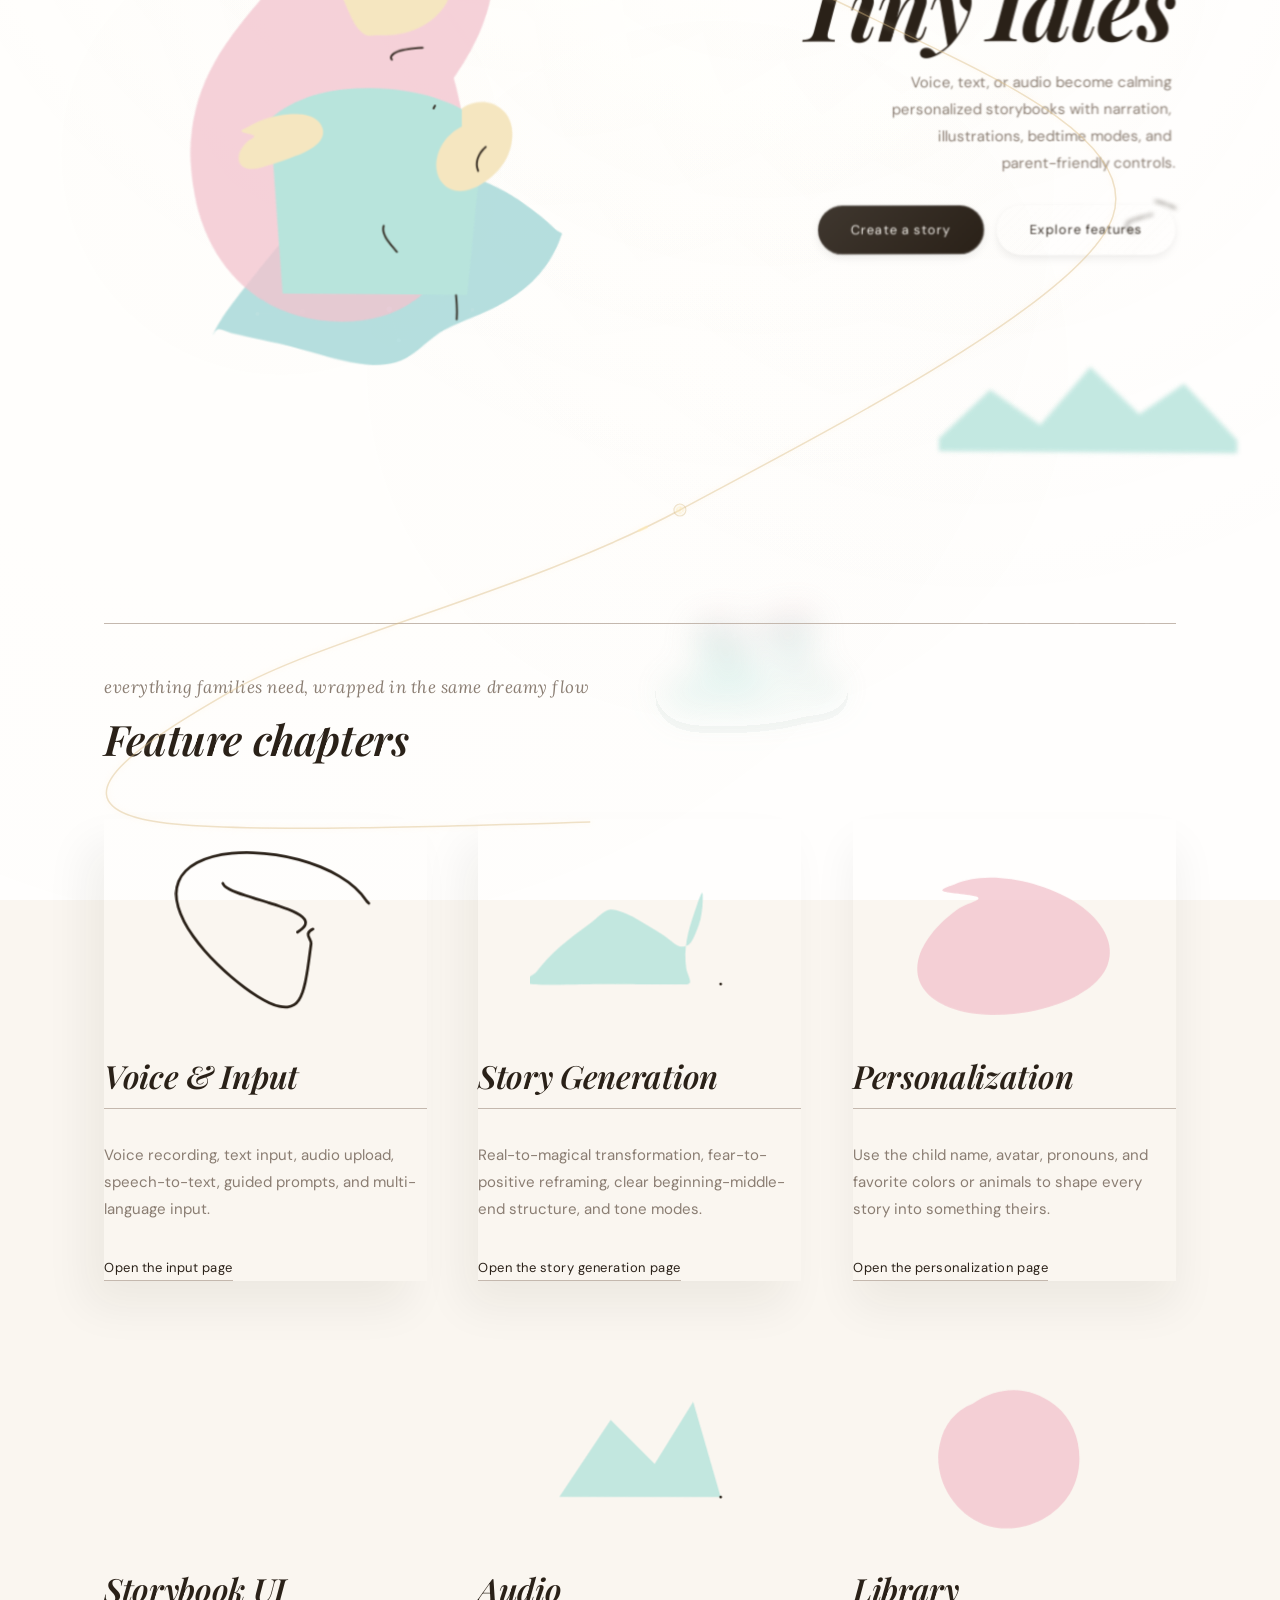
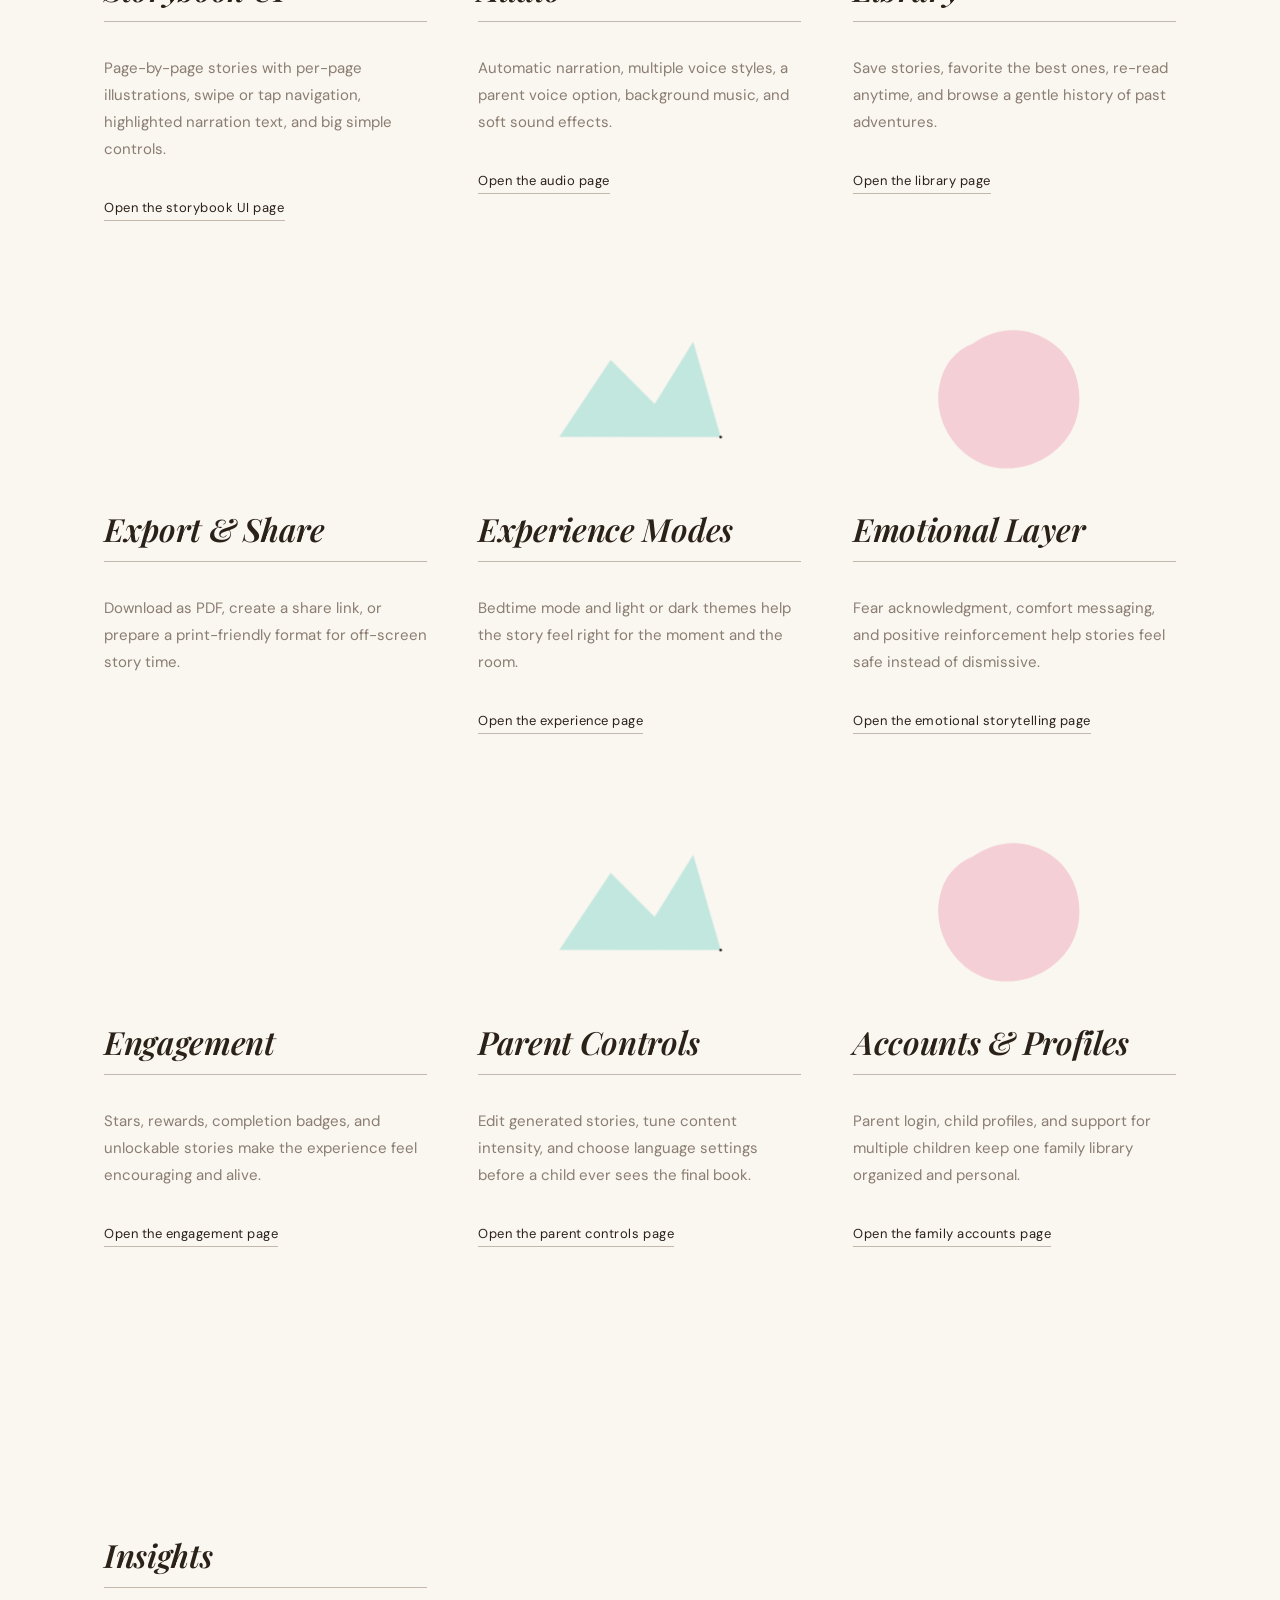
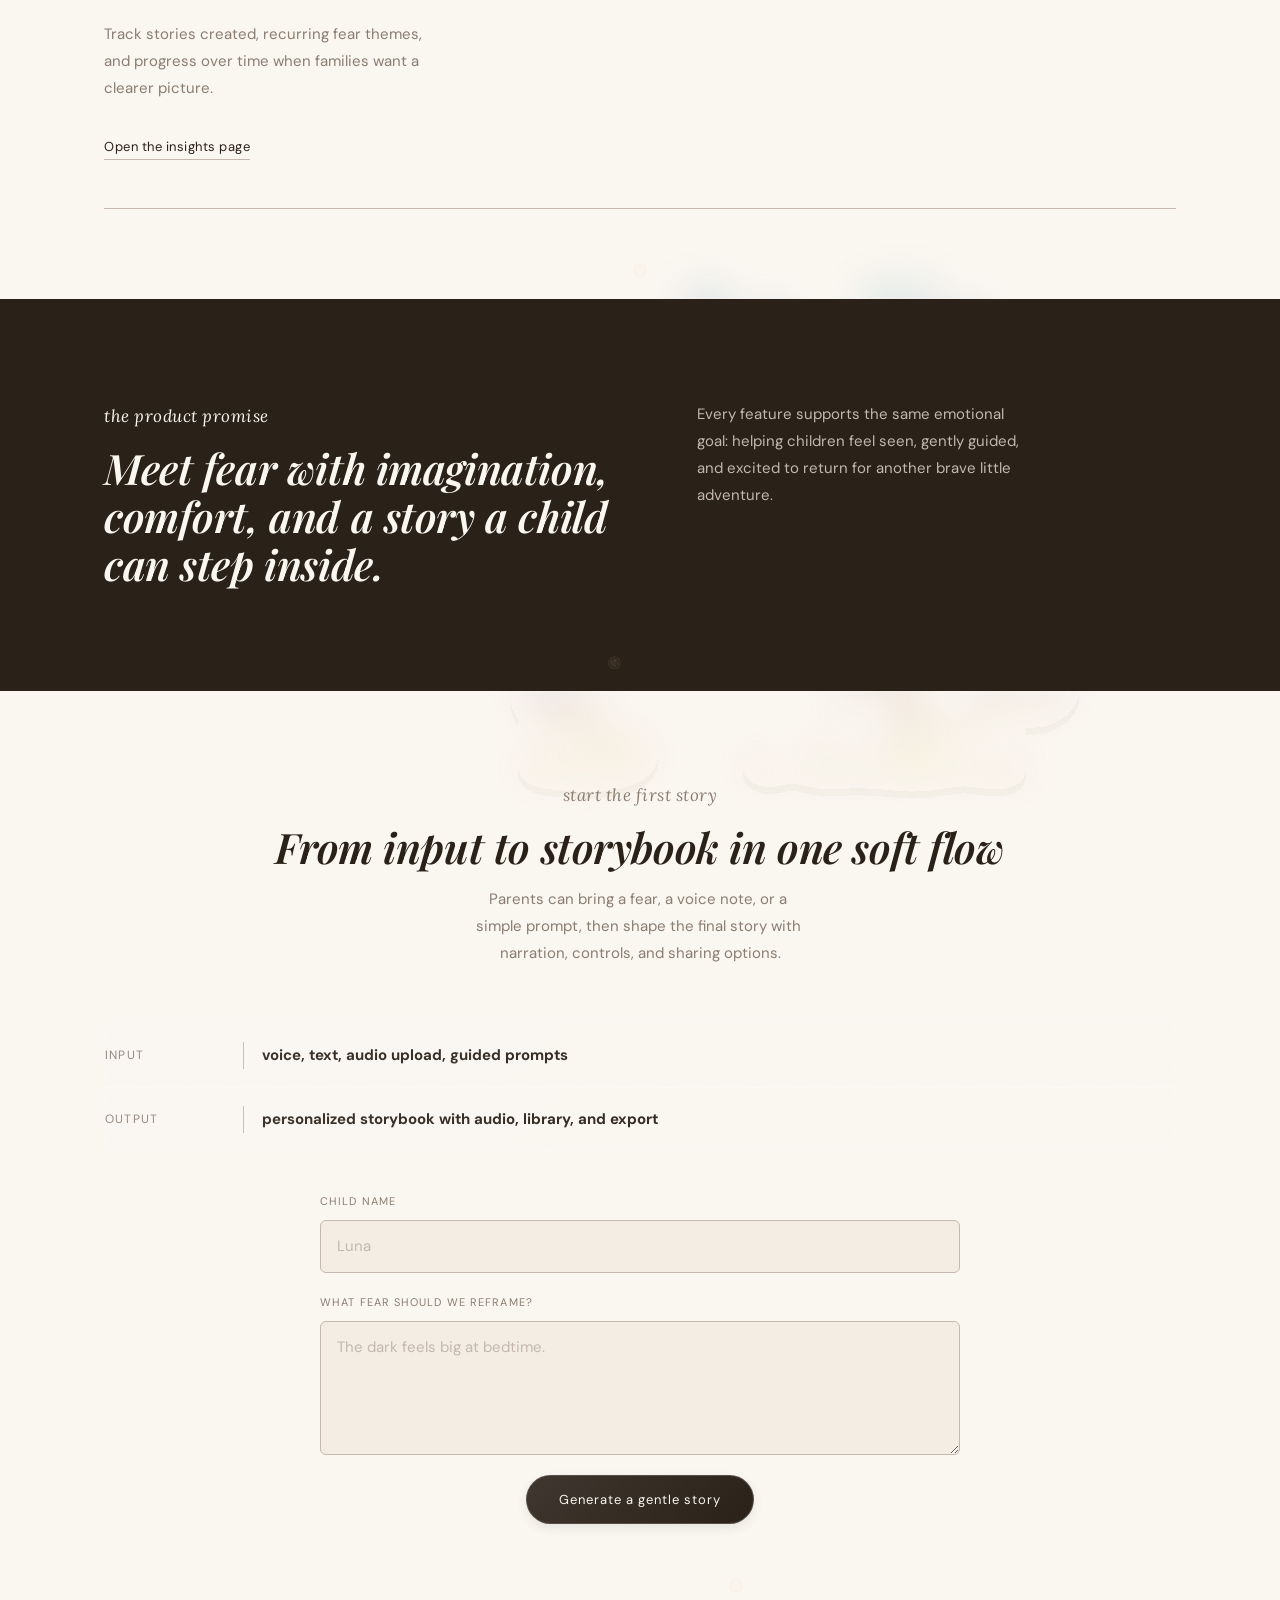
==== commit 6516f3bf: "added sign in" ====
--- a/frontend/index.html
+++ b/frontend/index.html
@@ -23,6 +23,7 @@
       <nav class="site-nav" aria-label="Primary">
         <a href="#features">Features</a>
         <a href="#letter">Promise</a>
+        <a href="auth.html">Sign in</a>
         <a href="#contact">Start</a>
       </nav>
     </header>
@@ -244,7 +245,7 @@
             <h3>Accounts & Profiles</h3>
             <p>Parent login, child profiles, and support for multiple children keep one family library organized and
               personal.</p>
-            <a class="feature-link" href="parent-controls.html">Open the family accounts page</a>
+            <a class="feature-link" href="auth.html">Open the family accounts page</a>
           </article>
           <article class="feature">
             <svg viewBox="0 0 120 120" role="img" aria-label="A patterned bubble illustration">
@@ -313,4 +314,4 @@
   <script src="app.js" defer></script>
 </body>
 
-</html>+</html>
--- a/frontend/styles.css
+++ b/frontend/styles.css
@@ -41,6 +41,10 @@
   display: none;
 }
 
+body.has-weather .grain-overlay {
+  opacity: 0.03;
+}
+
 img,
 svg {
   display: block;
@@ -93,6 +97,102 @@
   position: relative;
   overflow: clip;
   z-index: 1;
+  background: transparent;
+}
+
+.site-shell > .site-header,
+.site-shell > main {
+  position: relative;
+  z-index: 1;
+  background: transparent;
+}
+
+.section-bleeds {
+  position: absolute;
+  inset: 0 0 auto 0;
+  z-index: 0;
+  pointer-events: none;
+  overflow: visible;
+}
+
+.section-bleed {
+  position: absolute;
+  width: 100vw;
+  height: 280px;
+  transform: translateX(-50%);
+  pointer-events: none;
+  opacity: 0.65;
+  mix-blend-mode: multiply;
+}
+
+.narrative-thread {
+  position: absolute;
+  inset: 0 0 auto 0;
+  width: 100%;
+  pointer-events: none;
+  z-index: 2;
+  overflow: visible;
+}
+
+.thread-path {
+  fill: none;
+  stroke-linecap: round;
+  stroke-linejoin: round;
+  will-change: stroke-dasharray, stroke-dashoffset, filter, opacity;
+}
+
+.thread-path-main {
+  stroke: rgba(218, 185, 130, 0.55);
+  stroke-width: 1.5px;
+}
+
+.thread-path-glow {
+  stroke: rgba(245, 230, 192, 0.25);
+  stroke-width: 6px;
+  filter: blur(4px);
+}
+
+.thread-path-deep {
+  stroke: rgba(245, 230, 192, 0.08);
+  stroke-width: 14px;
+  filter: blur(10px);
+}
+
+.thread-path-pulse {
+  stroke: rgba(255, 235, 180, 0.5);
+  stroke-width: 3px;
+}
+
+.thread-knot {
+  opacity: 0.3;
+  transform-box: fill-box;
+  transform-origin: center;
+  animation: thread-knot-spin 6s linear infinite;
+}
+
+.thread-knot circle {
+  fill: rgba(245, 230, 192, 0.16);
+  stroke: rgba(218, 185, 130, 0.42);
+  stroke-width: 1.1px;
+}
+
+.thread-knot path {
+  fill: none;
+  stroke: rgba(255, 235, 180, 0.58);
+  stroke-width: 1px;
+  stroke-dasharray: 2.2 2;
+  stroke-linecap: round;
+  filter: drop-shadow(0 0 4px rgba(245, 230, 192, 0.25));
+}
+
+.weather-canvas {
+  position: fixed;
+  inset: 0;
+  z-index: 3;
+  width: 100%;
+  height: 100%;
+  pointer-events: none;
+  mix-blend-mode: screen;
 }
 
 .constellation-field {
@@ -807,12 +907,61 @@
   color: #4a6f72;
 }
 
-.story-generator-status[data-state="success"] {
+.story-generator-status[data-state="success"],
+.story-generator-status[data-tone="success"] {
   color: #3d6b4e;
 }
 
-.story-generator-status[data-state="error"] {
+.story-generator-status[data-state="error"],
+.story-generator-status[data-tone="error"] {
   color: #8b1a1a;
+}
+
+.auth-grid {
+  display: grid;
+  grid-template-columns: repeat(2, minmax(0, 1fr));
+  gap: clamp(24px, 4vw, 40px);
+}
+
+.auth-panel {
+  grid-template-columns: 1fr;
+  gap: 22px;
+  height: 100%;
+}
+
+.auth-actions {
+  display: flex;
+  flex-wrap: wrap;
+  gap: 14px;
+  align-items: center;
+}
+
+.auth-user-card {
+  display: flex;
+  align-items: center;
+  gap: 14px;
+  padding: 16px;
+  border: 1px solid rgba(42, 33, 24, 0.14);
+  border-radius: 18px;
+  background: rgba(250, 246, 240, 0.82);
+}
+
+.auth-user-card img {
+  width: 48px;
+  height: 48px;
+  border-radius: 50%;
+  border: 1px solid rgba(42, 33, 24, 0.16);
+  object-fit: cover;
+}
+
+.auth-user-card div {
+  display: grid;
+  gap: 4px;
+}
+
+.auth-user-card span {
+  color: var(--fg-muted);
+  font-size: 14px;
 }
 
 .storybook-summary {
@@ -1203,7 +1352,7 @@
   inset: 0;
   z-index: 0;
   pointer-events: none;
-  background: var(--bg);
+  background: #dfeffc;
   overflow: hidden;
 }
 
@@ -1214,6 +1363,7 @@
   height: 100%;
   pointer-events: none;
   display: block;
+  background: #dfeffc;
 }
 
 .ambient-breathe {
@@ -1336,6 +1486,16 @@
   }
 }
 
+@keyframes thread-knot-spin {
+  from {
+    transform: rotate(0deg);
+  }
+
+  to {
+    transform: rotate(360deg);
+  }
+}
+
 @keyframes gradient-drift {
   from {
     background-position: 0% 50%, 100% 50%, 50% 100%, 0% 50%;
@@ -1356,6 +1516,7 @@
   .feature-grid,
   .subpage-inner,
   .detail-grid,
+  .auth-grid,
   .story-generator-panel,
   .storybook-summary {
     grid-template-columns: repeat(2, minmax(0, 1fr));
@@ -1411,6 +1572,7 @@
   .feature-grid,
   .subpage-inner,
   .detail-grid,
+  .auth-grid,
   .story-flow,
   .story-generator-panel,
   .storybook-summary,
@@ -1441,6 +1603,10 @@
     width: 100%;
   }
 
+  .auth-actions .button {
+    width: 100%;
+  }
+
   .float-object {
     display: none;
   }
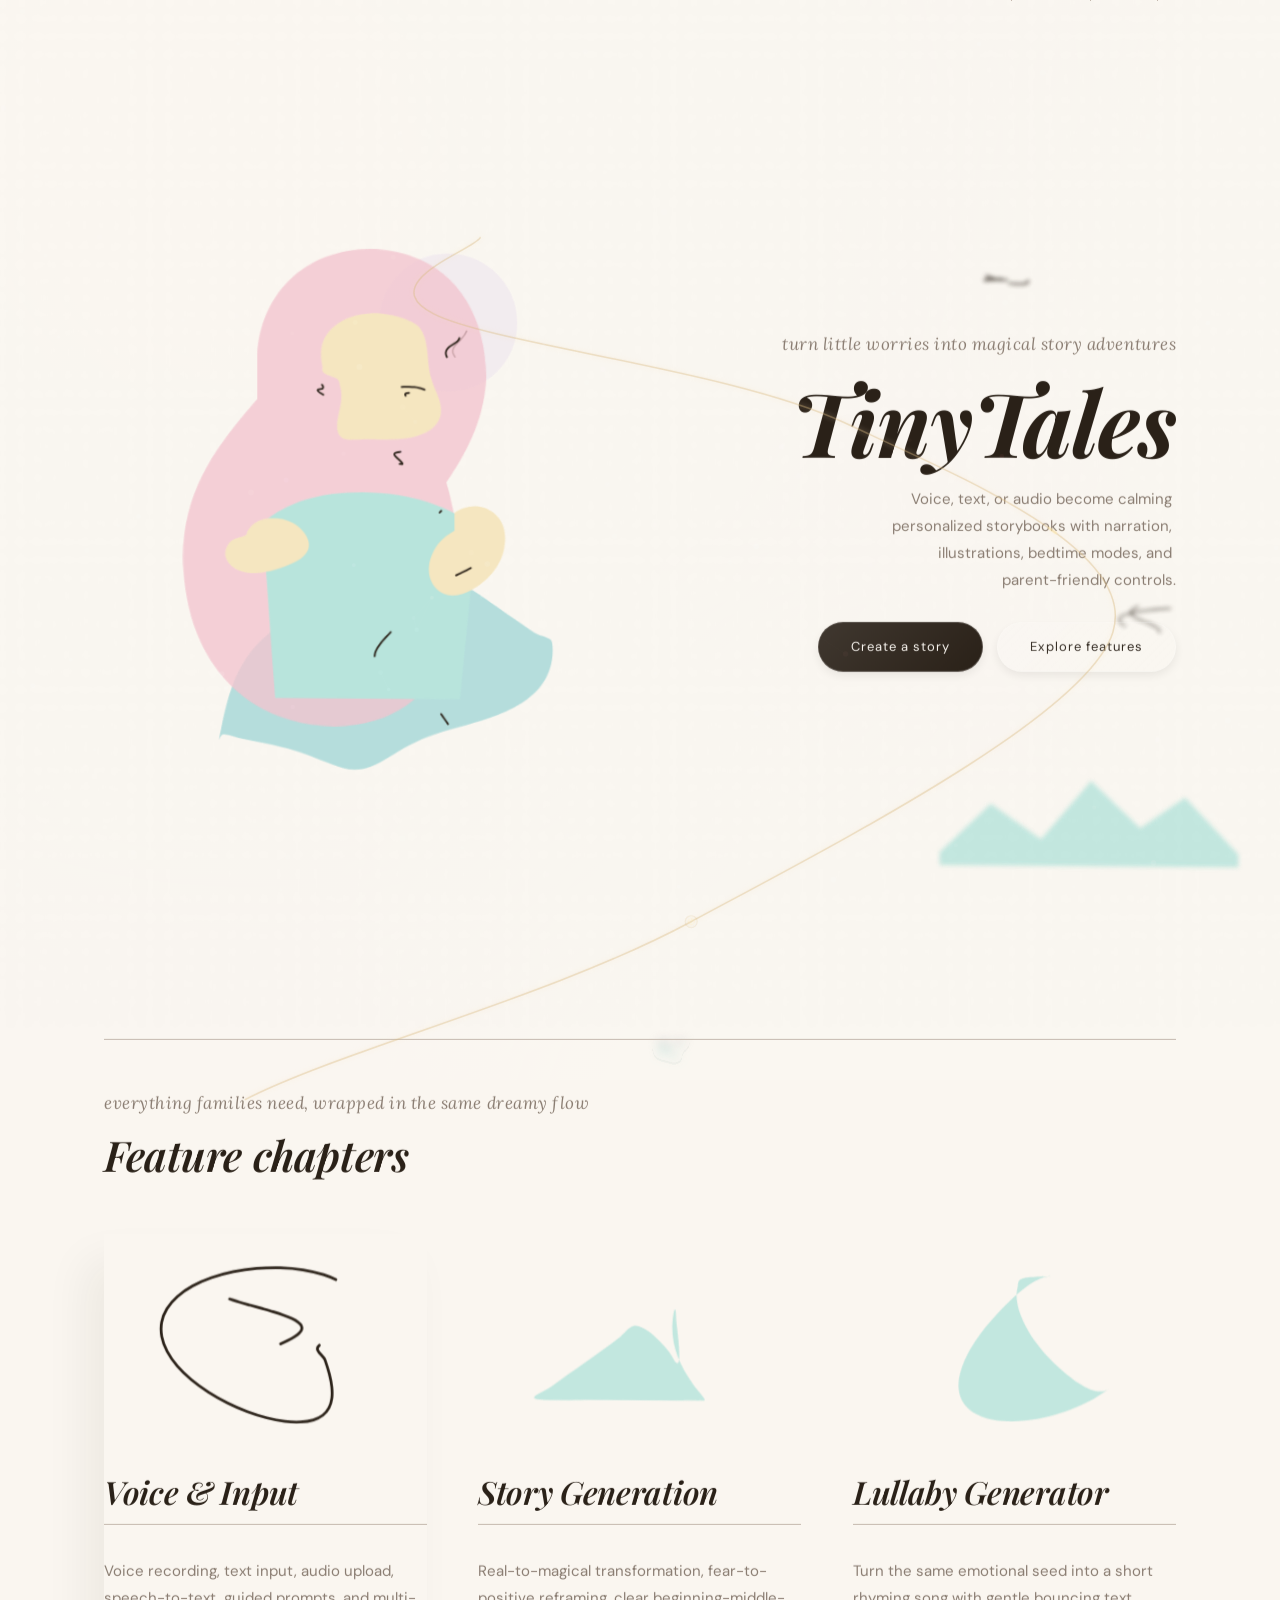
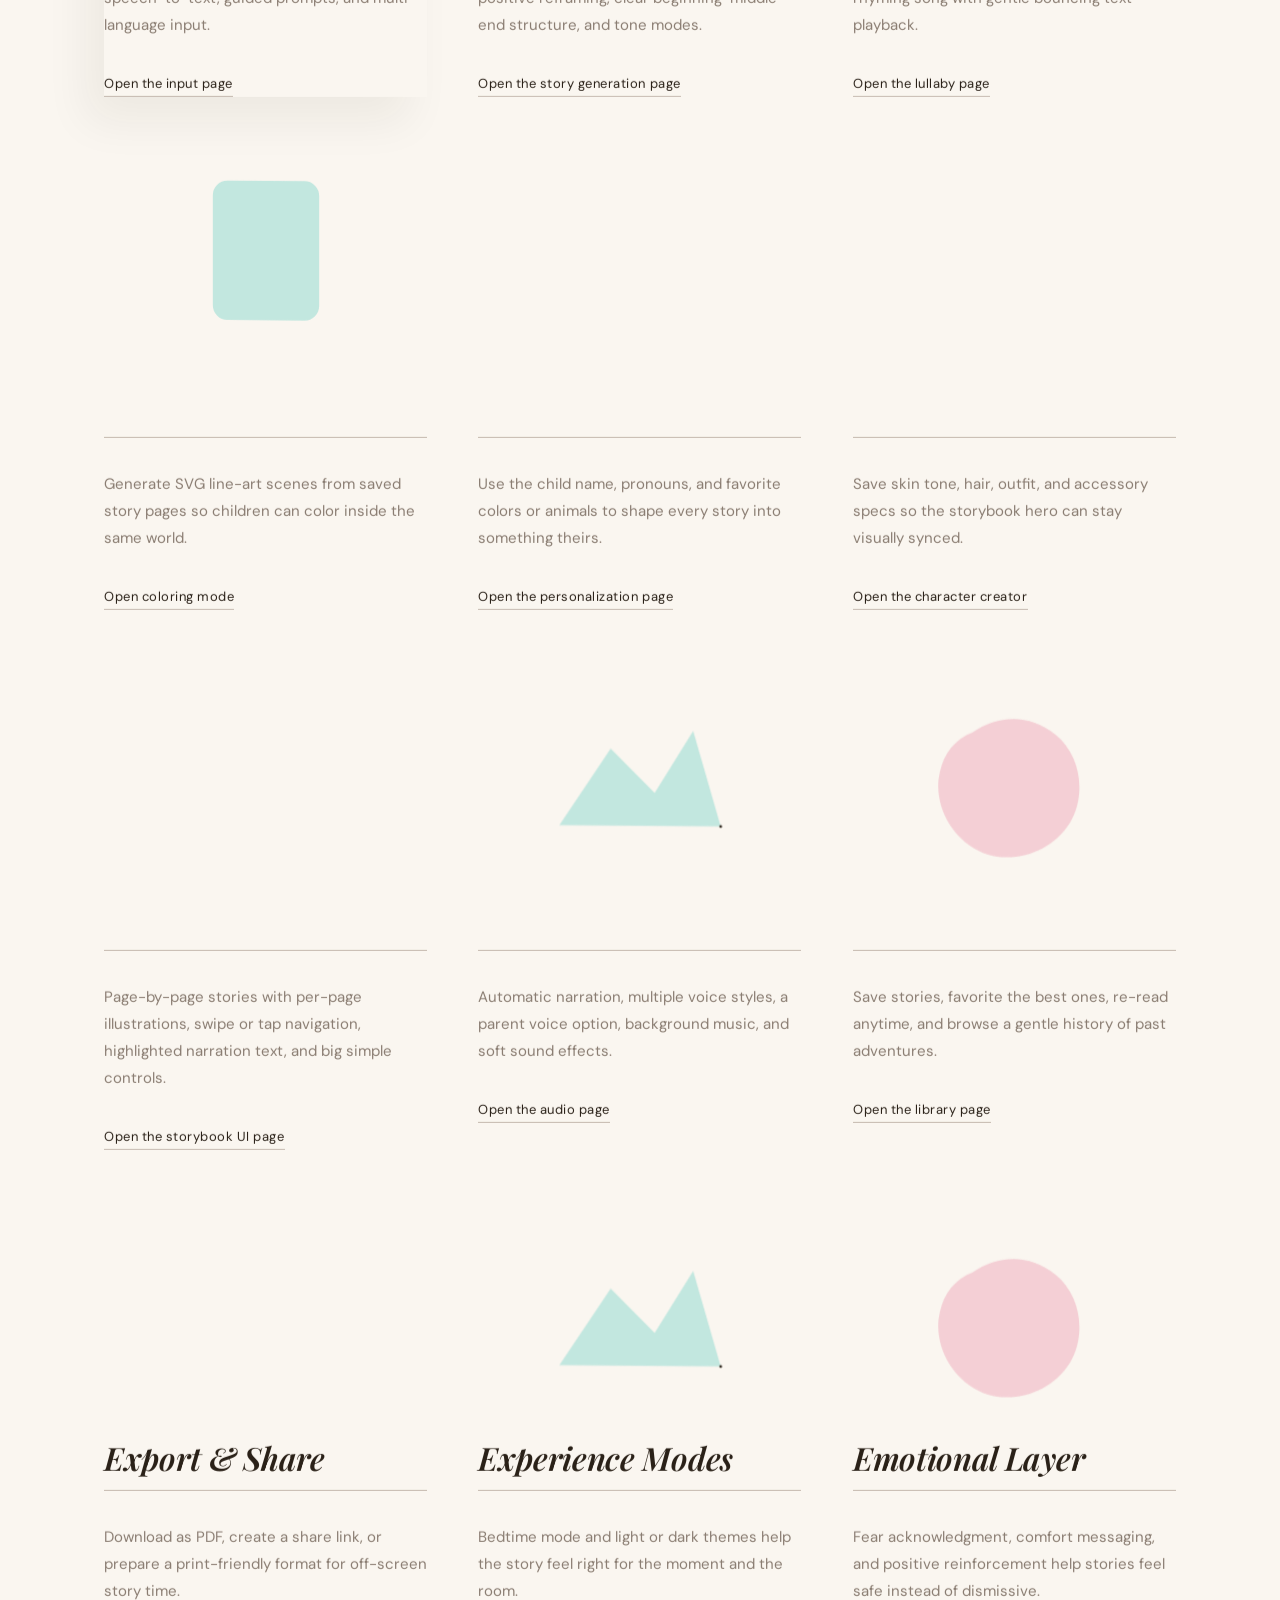
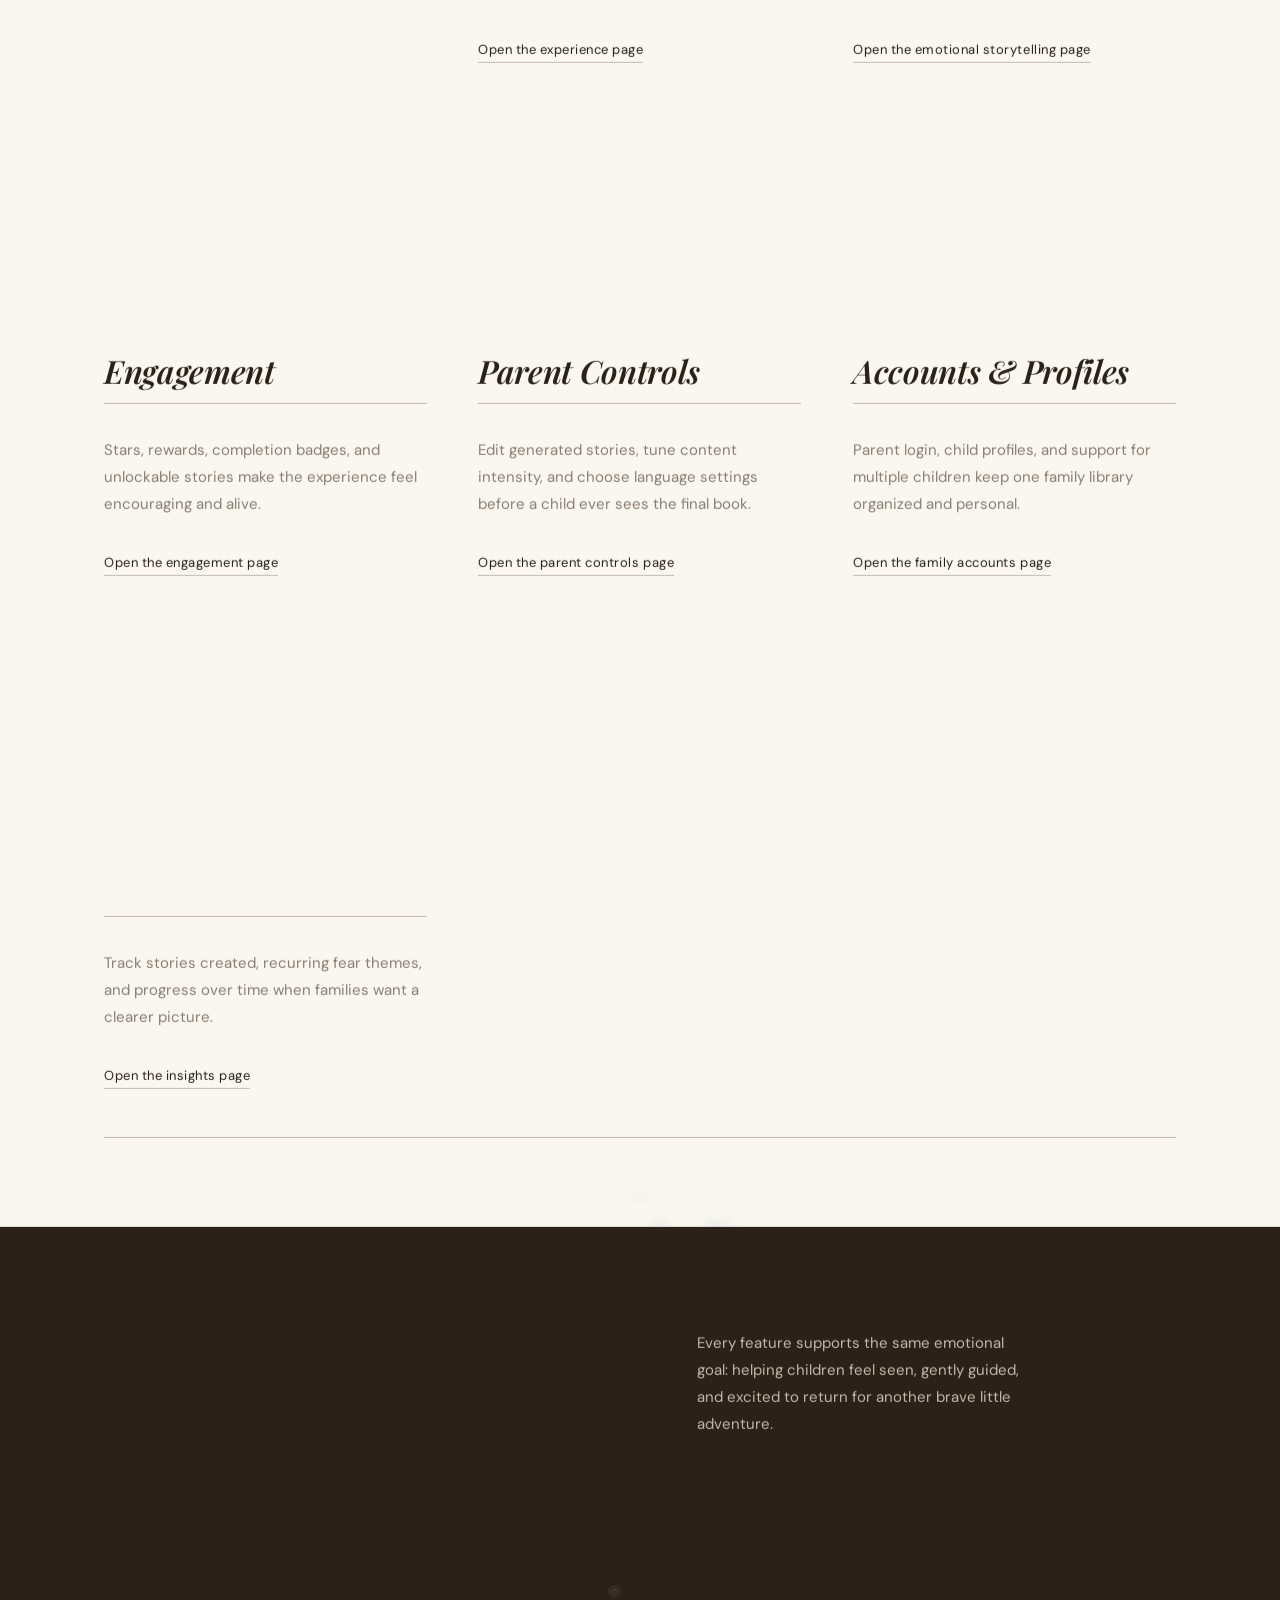
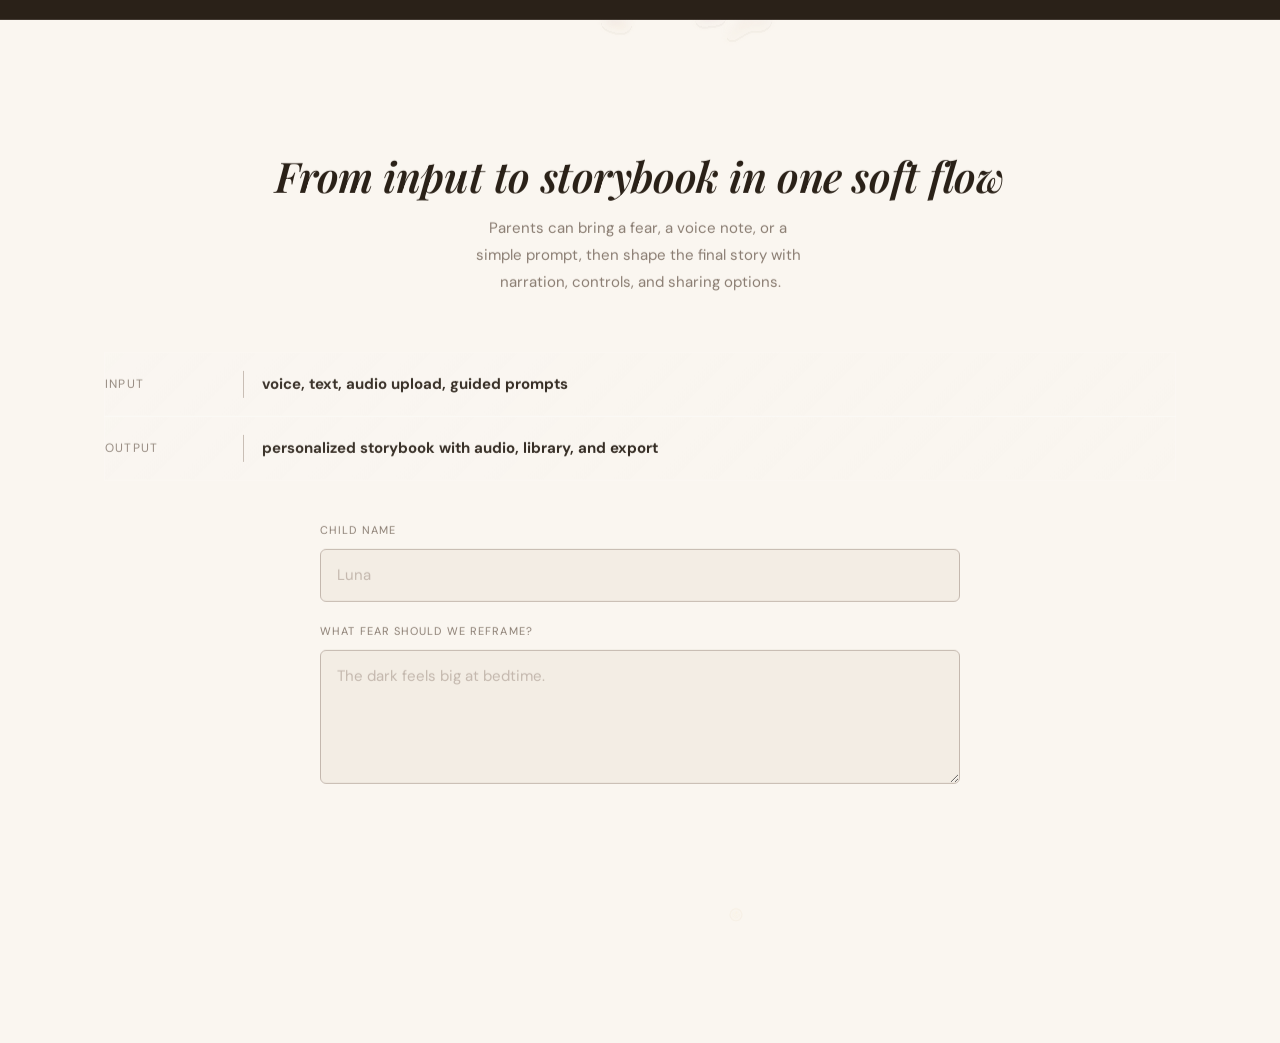
==== commit 7317f967: "added features lullaby and sketching" ====
--- a/frontend/index.html
+++ b/frontend/index.html
@@ -141,15 +141,46 @@
             <a class="feature-link" href="generation.html">Open the story generation page</a>
           </article>
           <article class="feature">
+            <svg viewBox="0 0 120 120" role="img" aria-label="A moon with musical notes illustration">
+              <path class="shape-fill" d="M77 24c-14 8-20 26-13 41 8 16 25 24 41 18-10 17-32 24-50 15-20-10-29-34-19-54 8-16 25-25 41-20z"></path>
+              <path d="M36 38v42c0 7-7 12-15 12-7 0-13-4-13-10s6-11 14-11c4 0 7 1 10 3V44l35-9v37c0 7-7 12-15 12-7 0-13-4-13-10s6-11 14-11c4 0 7 1 10 3V31z"></path>
+            </svg>
+            <h3>Lullaby Generator</h3>
+            <p>Turn the same emotional seed into a short rhyming song with gentle bouncing text playback.</p>
+            <a class="feature-link" href="lullaby.html">Open the lullaby page</a>
+          </article>
+          <article class="feature">
+            <svg viewBox="0 0 120 120" role="img" aria-label="A coloring page illustration">
+              <rect class="shape-fill" x="31" y="18" width="58" height="76" rx="8"></rect>
+              <path d="M42 76c11-18 24-18 35-35 7-10 18-11 28-4"></path>
+              <circle cx="52" cy="42" r="11"></circle>
+              <path d="M17 101 43 75l15 15-26 26z"></path>
+            </svg>
+            <h3>Coloring Book Mode</h3>
+            <p>Generate SVG line-art scenes from saved story pages so children can color inside the same world.</p>
+            <a class="feature-link" href="coloring.html">Open coloring mode</a>
+          </article>
+          <article class="feature">
             <svg viewBox="0 0 120 120" role="img" aria-label="A ribbon and star illustration">
               <path class="shape-fill alt-fill"
                 d="M37 39c13-9 30-11 45 1 14 11 17 33 8 48-10 16-30 23-47 17-18-7-28-27-24-44 2-10 8-18 18-22z"></path>
               <path d="M46 52 60 38l14 14 18 4-10 15 4 18-17-8-17 8 4-18-10-15z"></path>
             </svg>
             <h3>Personalization</h3>
-            <p>Use the child name, avatar, pronouns, and favorite colors or animals to shape every story into something
+            <p>Use the child name, pronouns, and favorite colors or animals to shape every story into something
               theirs.</p>
             <a class="feature-link" href="personalization.html">Open the personalization page</a>
+          </article>
+          <article class="feature">
+            <svg viewBox="0 0 120 120" role="img" aria-label="A child avatar medallion illustration">
+              <circle cx="60" cy="41" r="22"></circle>
+              <path class="shape-fill" d="M25 98c6-26 23-42 51-47 23 7 37 22 43 47Z"></path>
+              <path d="M37 45c2-23 15-36 34-36 21 0 34 14 35 37-11-9-22-14-35-13-13 0-24 4-34 12z"></path>
+              <path d="M49 48c5-4 10-4 15 0M72 48c5-4 10-4 15 0M58 63c7 5 15 5 22 0"></path>
+            </svg>
+            <h3>Character Creator</h3>
+            <p>Save skin tone, hair, outfit, and accessory specs so the storybook hero can stay visually synced.</p>
+            <a class="feature-link" href="avatar.html">Open the character creator</a>
           </article>
           <article class="feature">
             <svg viewBox="0 0 120 120" role="img" aria-label="A patterned bubble illustration">
--- a/frontend/styles.css
+++ b/frontend/styles.css
@@ -849,6 +849,140 @@
   margin-bottom: 18px;
 }
 
+.lullaby-card {
+  position: relative;
+  display: grid;
+  gap: 14px;
+  margin-bottom: clamp(32px, 4vw, 48px);
+  padding: clamp(24px, 4vw, 40px);
+  border: 1px solid rgba(42, 33, 24, 0.14);
+  border-radius: 28px;
+  background:
+    linear-gradient(135deg, rgba(255, 255, 255, 0.74), rgba(243, 237, 228, 0.88)),
+    radial-gradient(circle at top right, rgba(217, 200, 232, 0.24), transparent 42%);
+  overflow: hidden;
+}
+
+.lullaby-lines {
+  position: relative;
+  display: grid;
+  gap: 8px;
+  padding-left: 34px;
+}
+
+.lullaby-lines p {
+  margin: 0;
+  color: var(--fg-muted);
+  font-family: var(--font-serif);
+  font-size: clamp(20px, 3vw, 30px);
+  line-height: 1.25;
+  transition: color 220ms ease, transform 220ms ease;
+}
+
+.lullaby-lines p.is-active {
+  color: var(--fg);
+  transform: translateX(6px);
+}
+
+.lullaby-ball {
+  position: absolute;
+  left: clamp(24px, 4vw, 40px);
+  top: calc(clamp(24px, 4vw, 40px) + 100px);
+  width: 16px;
+  height: 16px;
+  border: 1px solid rgba(42, 33, 24, 0.55);
+  border-radius: 50%;
+  background: var(--petal-pink);
+  box-shadow: 0 8px 18px rgba(42, 33, 24, 0.14);
+  transition: transform 520ms cubic-bezier(0.2, 0.8, 0.2, 1);
+  animation: lullaby-bounce 950ms ease-in-out infinite;
+}
+
+@keyframes lullaby-bounce {
+  0%,
+  100% {
+    margin-top: 0;
+  }
+  50% {
+    margin-top: -10px;
+  }
+}
+
+.coloring-palette {
+  display: flex;
+  flex-wrap: wrap;
+  gap: 12px;
+}
+
+.color-swatch {
+  display: inline-flex;
+  align-items: center;
+  gap: 8px;
+  min-height: 42px;
+  padding: 8px 12px;
+  border: 1px solid rgba(42, 33, 24, 0.14);
+  border-radius: 999px;
+  background: rgba(250, 246, 240, 0.92);
+  color: var(--fg);
+  cursor: pointer;
+}
+
+.color-swatch::before {
+  content: "";
+  width: 20px;
+  height: 20px;
+  border: 1px solid rgba(42, 33, 24, 0.28);
+  border-radius: 50%;
+  background: var(--swatch);
+}
+
+.color-swatch.is-active {
+  border-color: var(--fg);
+  box-shadow: var(--shadow-glow);
+}
+
+.coloring-output {
+  align-items: start;
+}
+
+.coloring-scene {
+  overflow: hidden;
+}
+
+.coloring-canvas {
+  margin-top: 18px;
+  border: 1px solid rgba(42, 33, 24, 0.14);
+  border-radius: 18px;
+  background: rgba(255, 255, 255, 0.72);
+}
+
+.coloring-svg {
+  display: block;
+  width: 100%;
+  height: auto;
+}
+
+.color-region {
+  fill: rgba(255, 255, 255, 0.86);
+  stroke: #2a2118;
+  stroke-width: 2;
+  cursor: pointer;
+  transition: fill 160ms ease;
+}
+
+.color-region:hover {
+  fill: rgba(245, 230, 192, 0.78);
+}
+
+.color-line {
+  fill: none;
+  stroke: #2a2118;
+  stroke-width: 2.2;
+  stroke-linecap: round;
+  stroke-linejoin: round;
+  pointer-events: none;
+}
+
 .voice-input-panel,
 .story-audio-panel {
   display: grid;
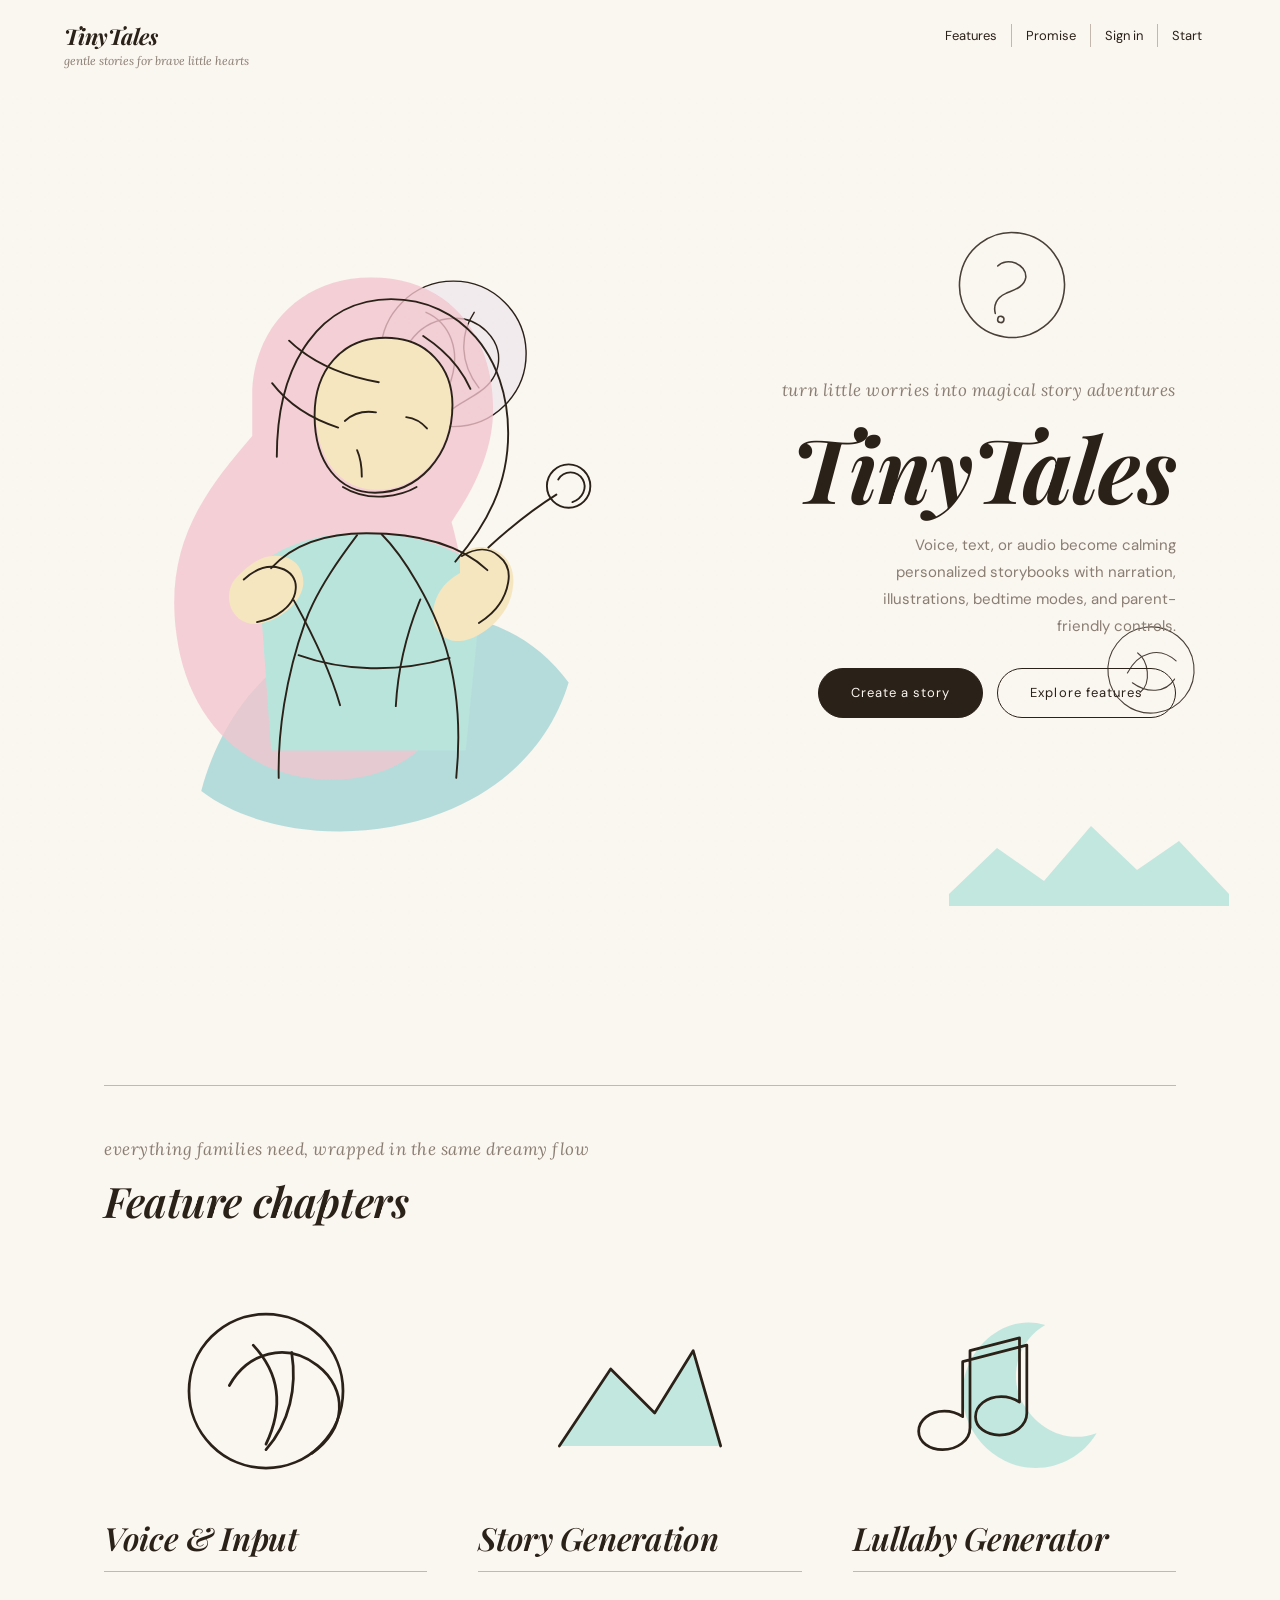
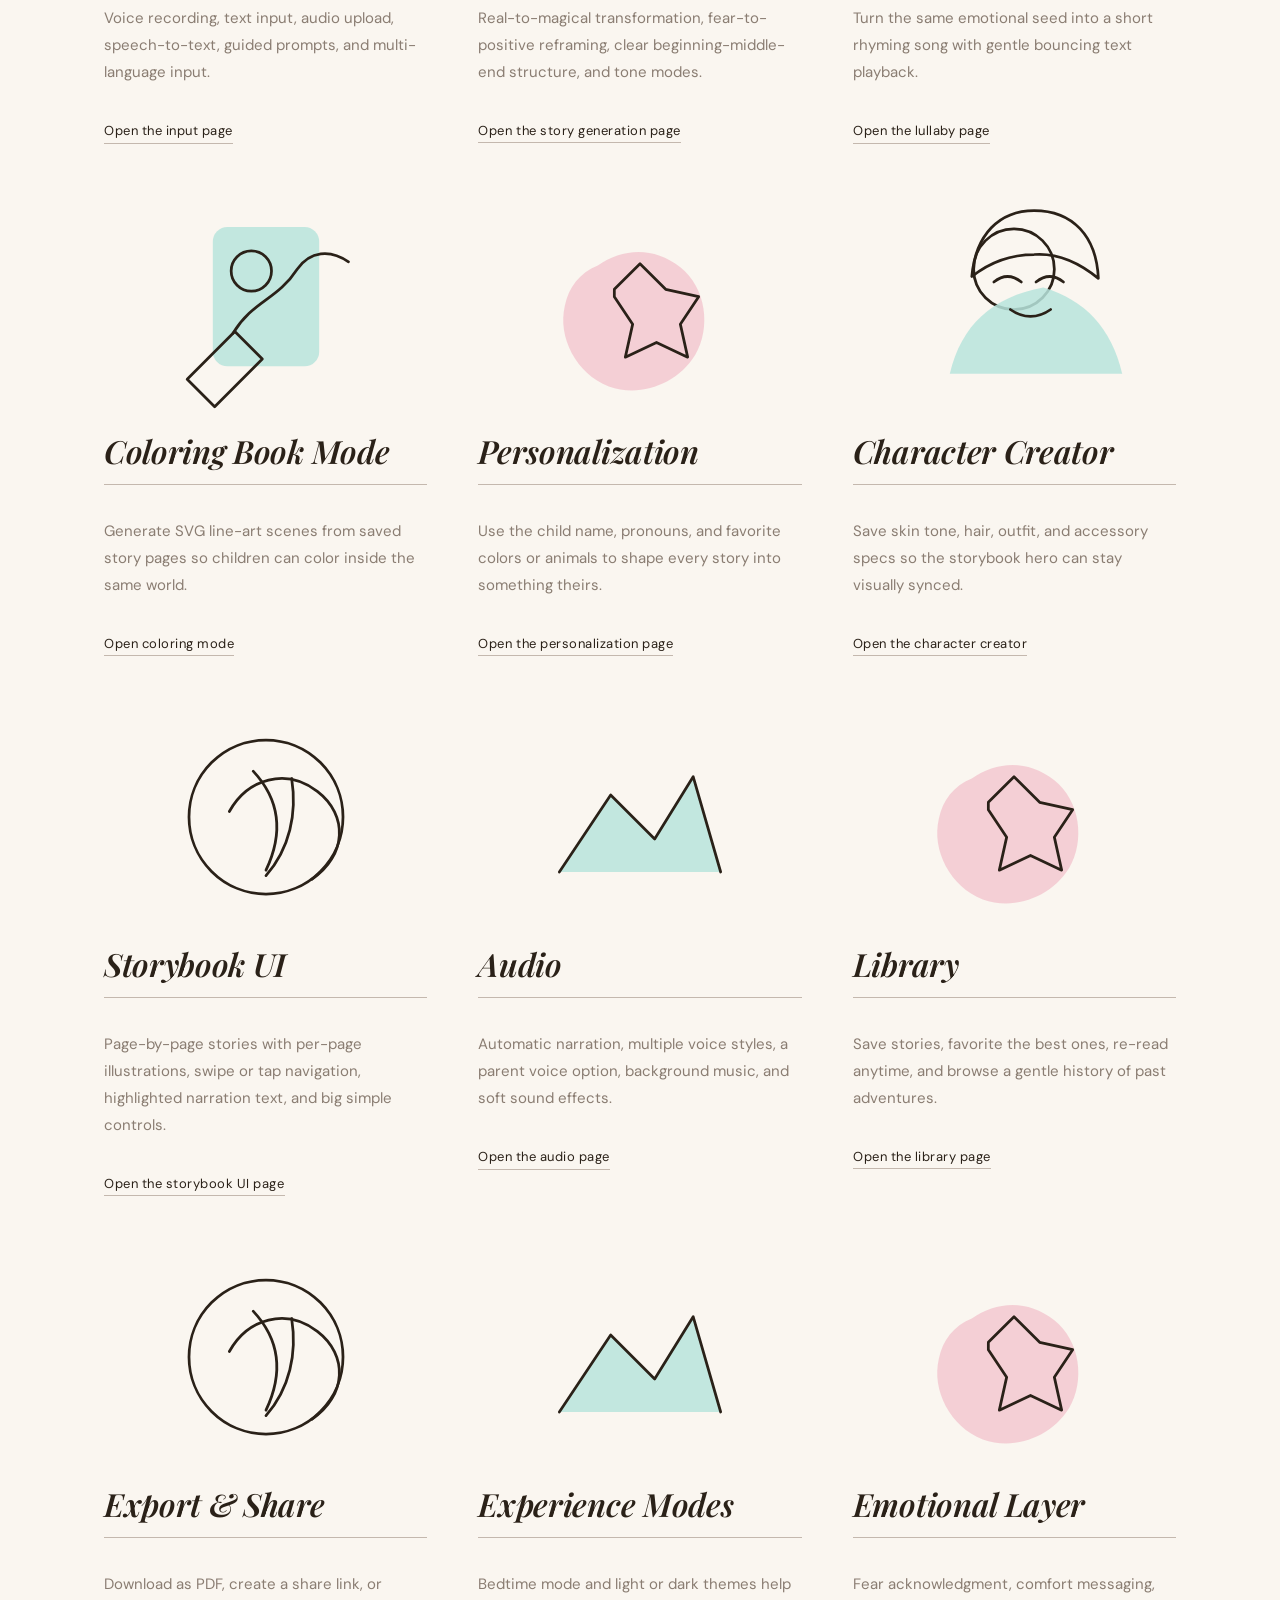
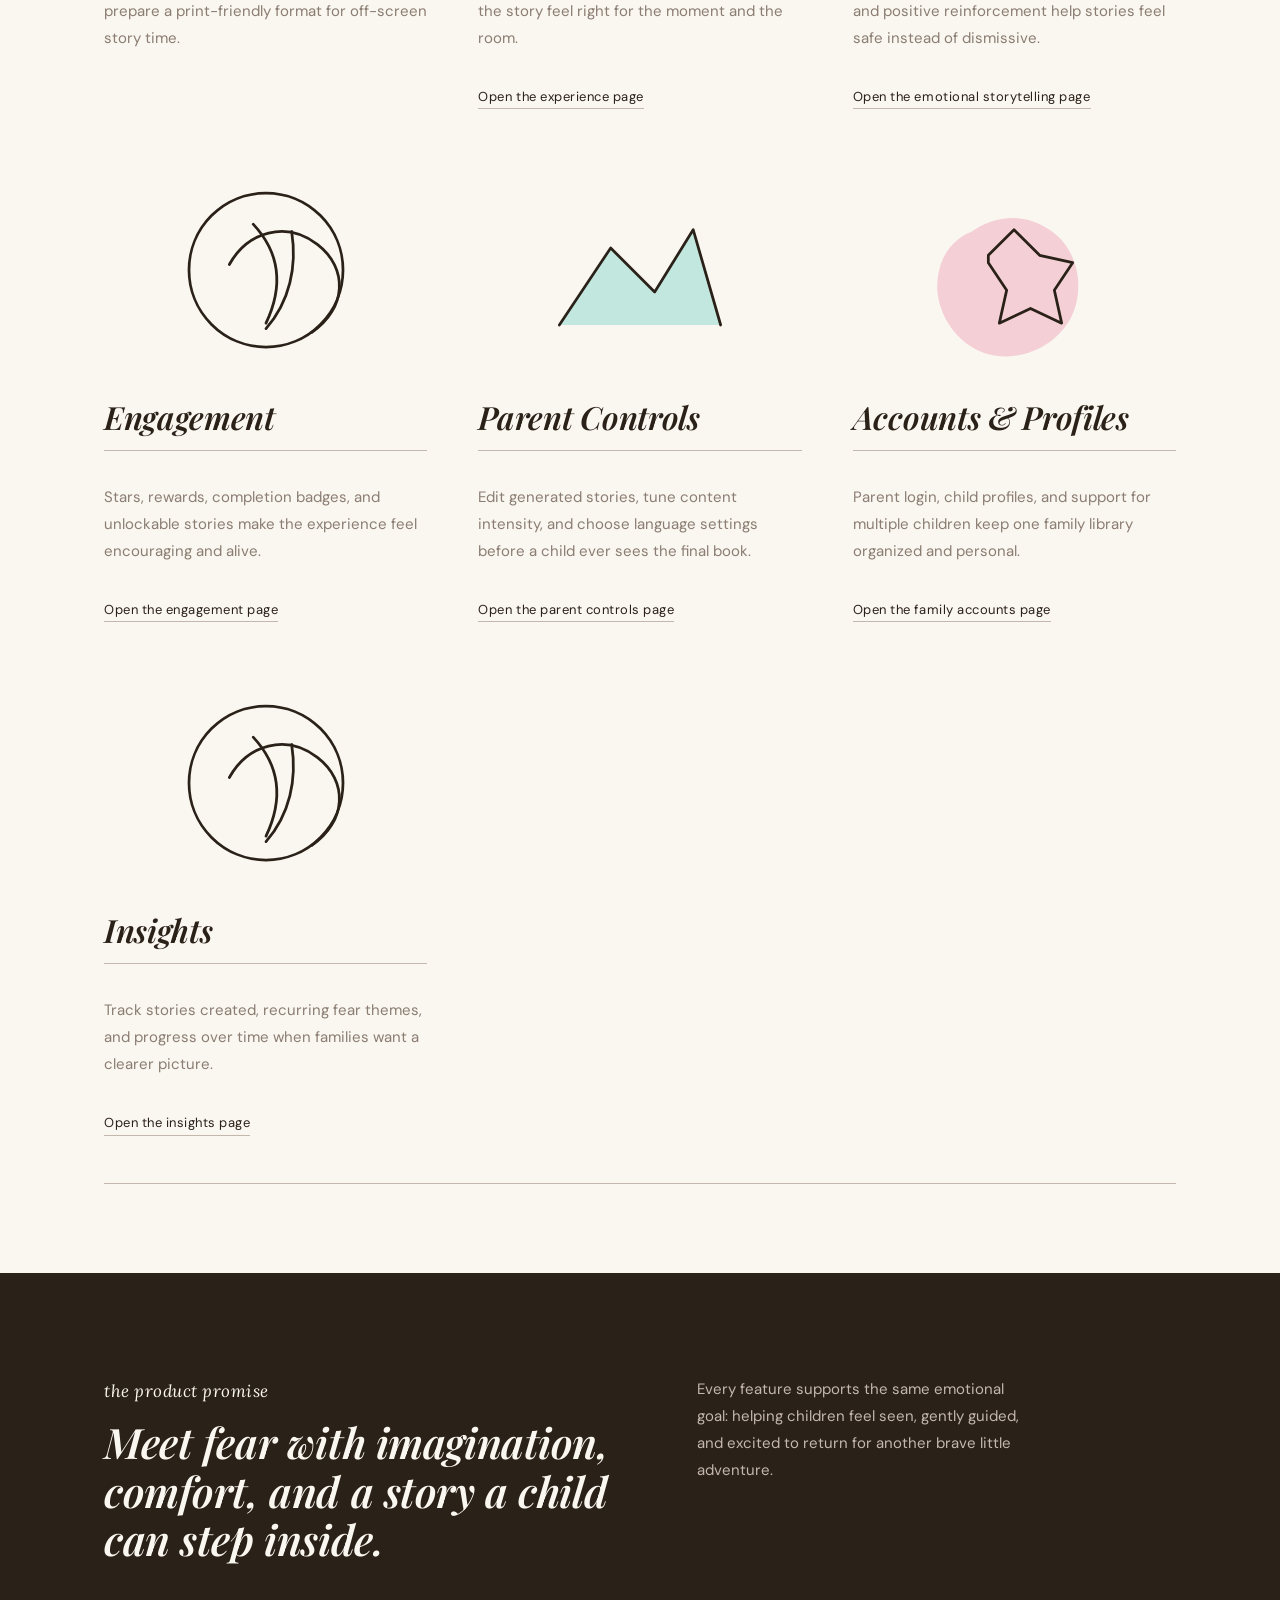
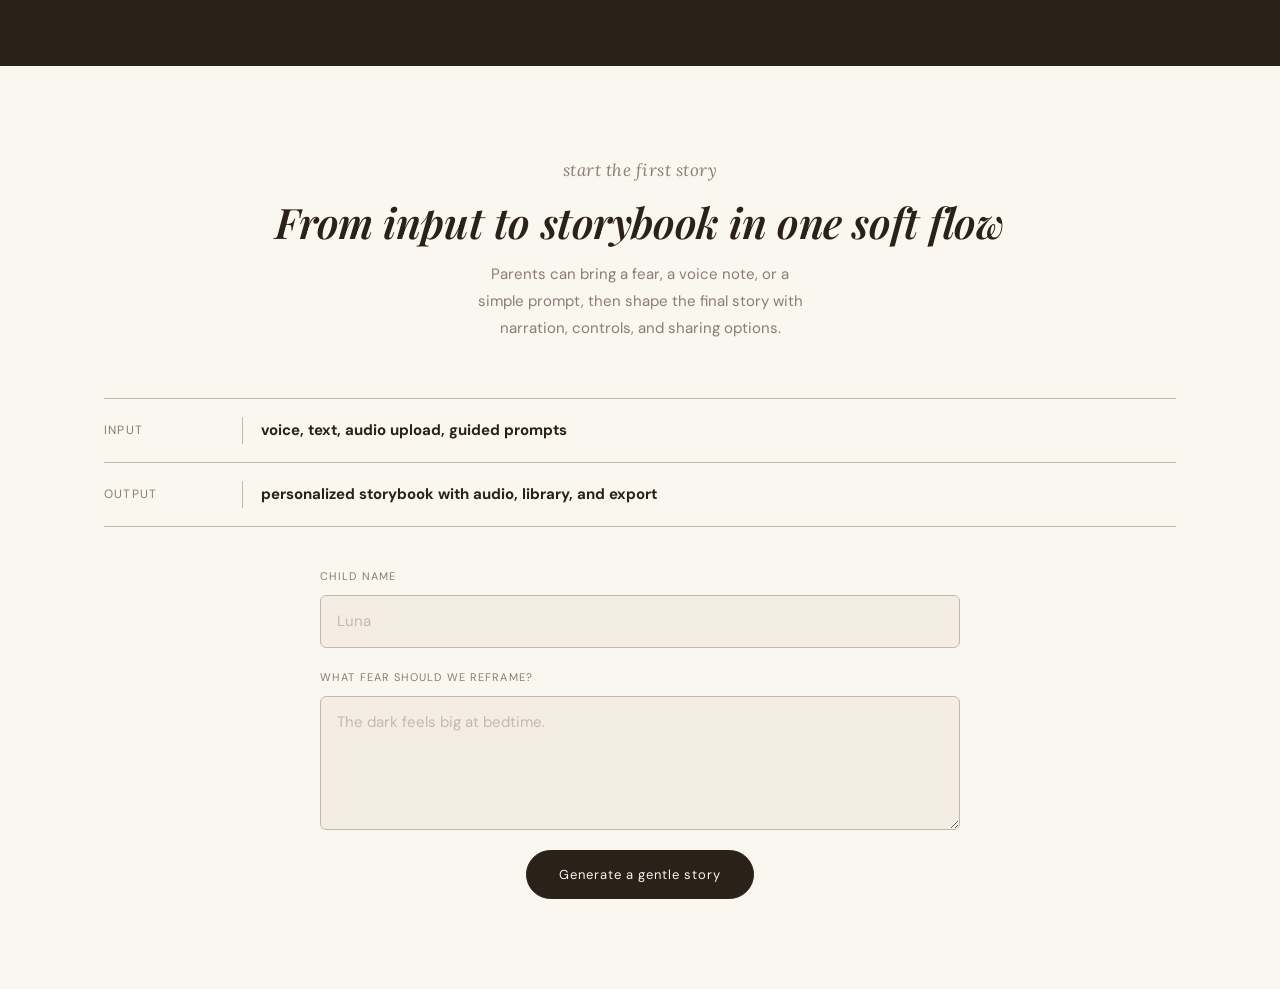
==== commit 5f64f702: "same" ====
--- a/frontend/index.html
+++ b/frontend/index.html
@@ -342,7 +342,9 @@
       </section>
     </main>
   </div>
+  <script src="api-config.js" defer></script>
   <script src="app.js" defer></script>
+  <script src="story-integration.js" defer></script>
 </body>
 
 </html>
--- a/frontend/styles.css
+++ b/frontend/styles.css
@@ -870,6 +870,18 @@
   padding-left: 34px;
 }
 
+.lullaby-melody {
+  margin: -4px 0 4px;
+  color: var(--fg-muted);
+  font-size: 13px;
+}
+
+.lullaby-voice-status {
+  margin: -6px 0 8px;
+  color: var(--fg-muted);
+  font-size: 13px;
+}
+
 .lullaby-lines p {
   margin: 0;
   color: var(--fg-muted);
@@ -1575,6 +1587,30 @@
   transition: none !important;
 }
 
+body.motion-lite .ambient-breathe,
+body.motion-lite .orb-one,
+body.motion-lite .thread-knot,
+body.motion-lite .micro-button,
+body.motion-lite .button-ripple,
+body.motion-lite .flip-ghost,
+body.motion-lite .particle-canvas {
+  animation: none !important;
+  transition: none !important;
+}
+
+body.motion-lite .cursor-shell,
+body.motion-lite .weather-canvas,
+body.motion-lite .constellation-field,
+body.motion-lite .depth-atmosphere,
+body.motion-lite .section-bleeds,
+body.motion-lite .narrative-thread {
+  display: none !important;
+}
+
+body.motion-lite.has-gradient-motion::before {
+  display: none !important;
+}
+
 @media (prefers-reduced-motion: reduce) {
   .ambient-breathe,
   .reveal-word,
